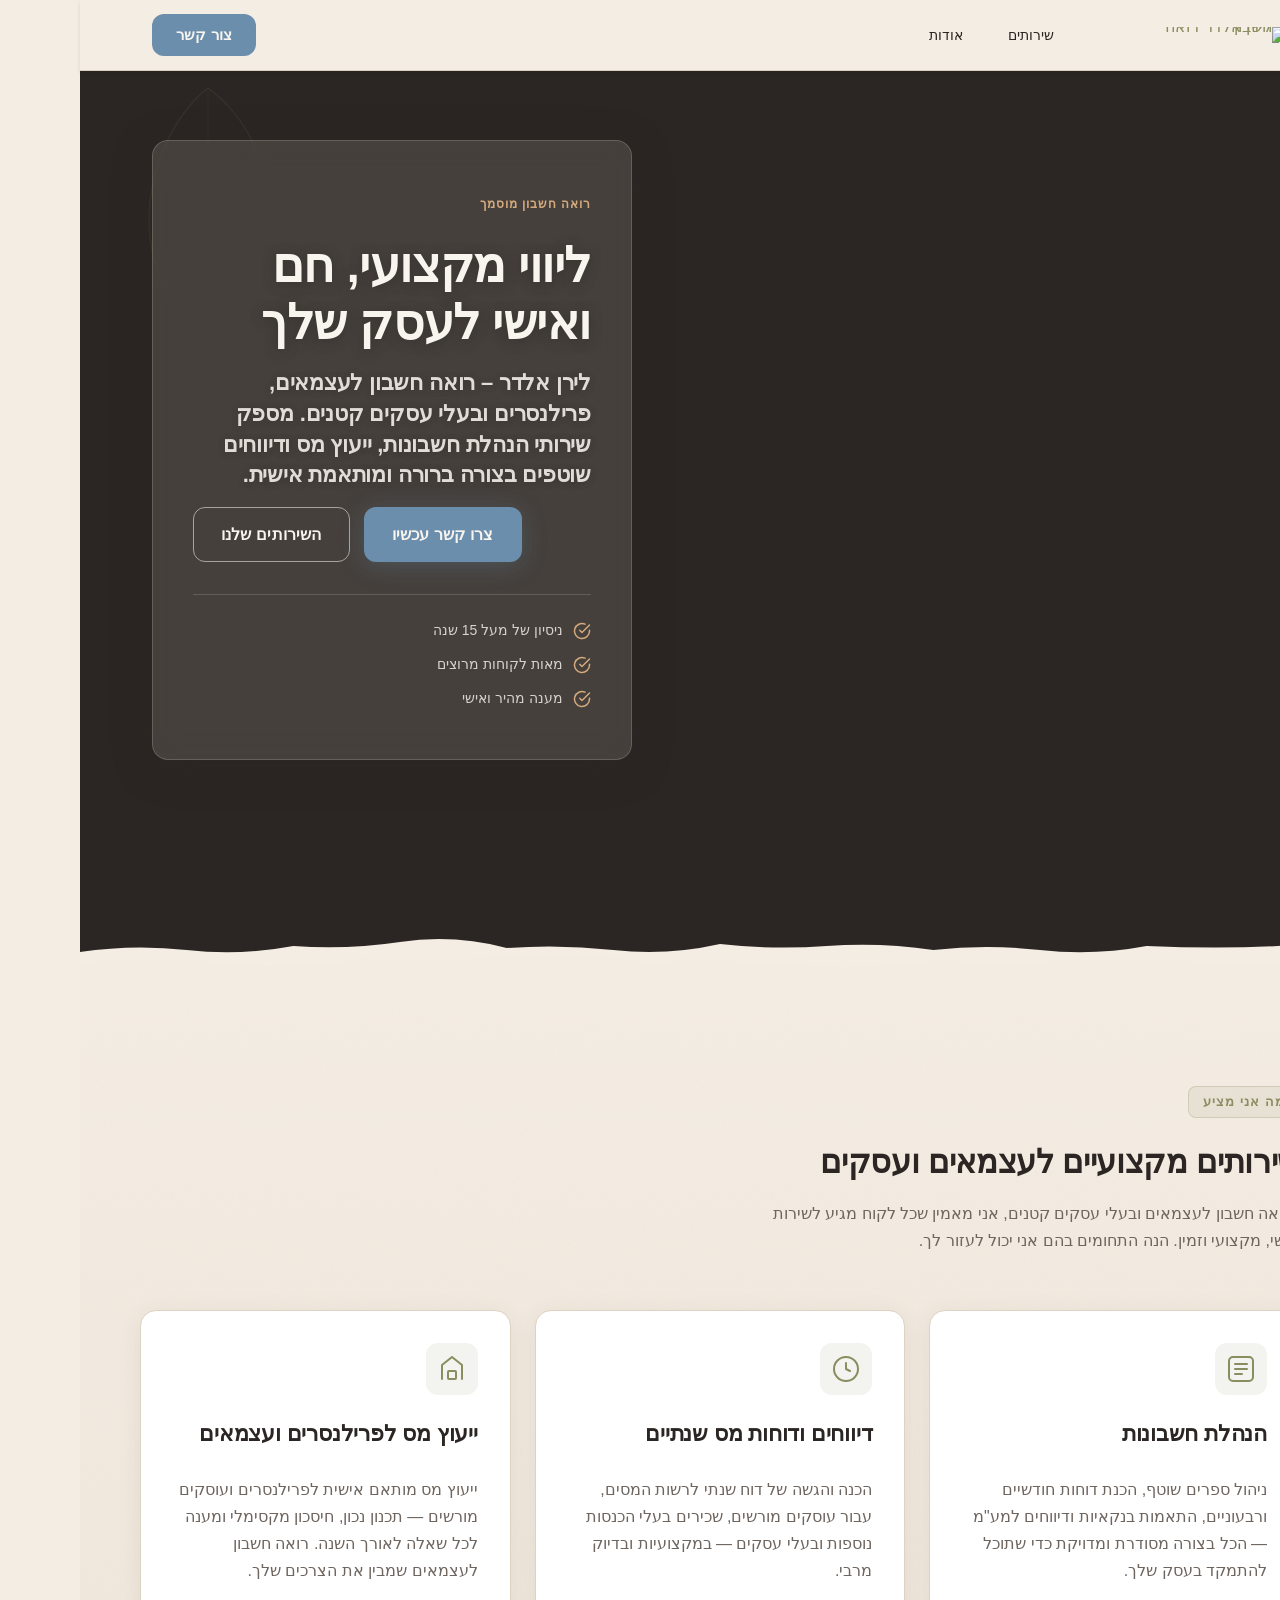
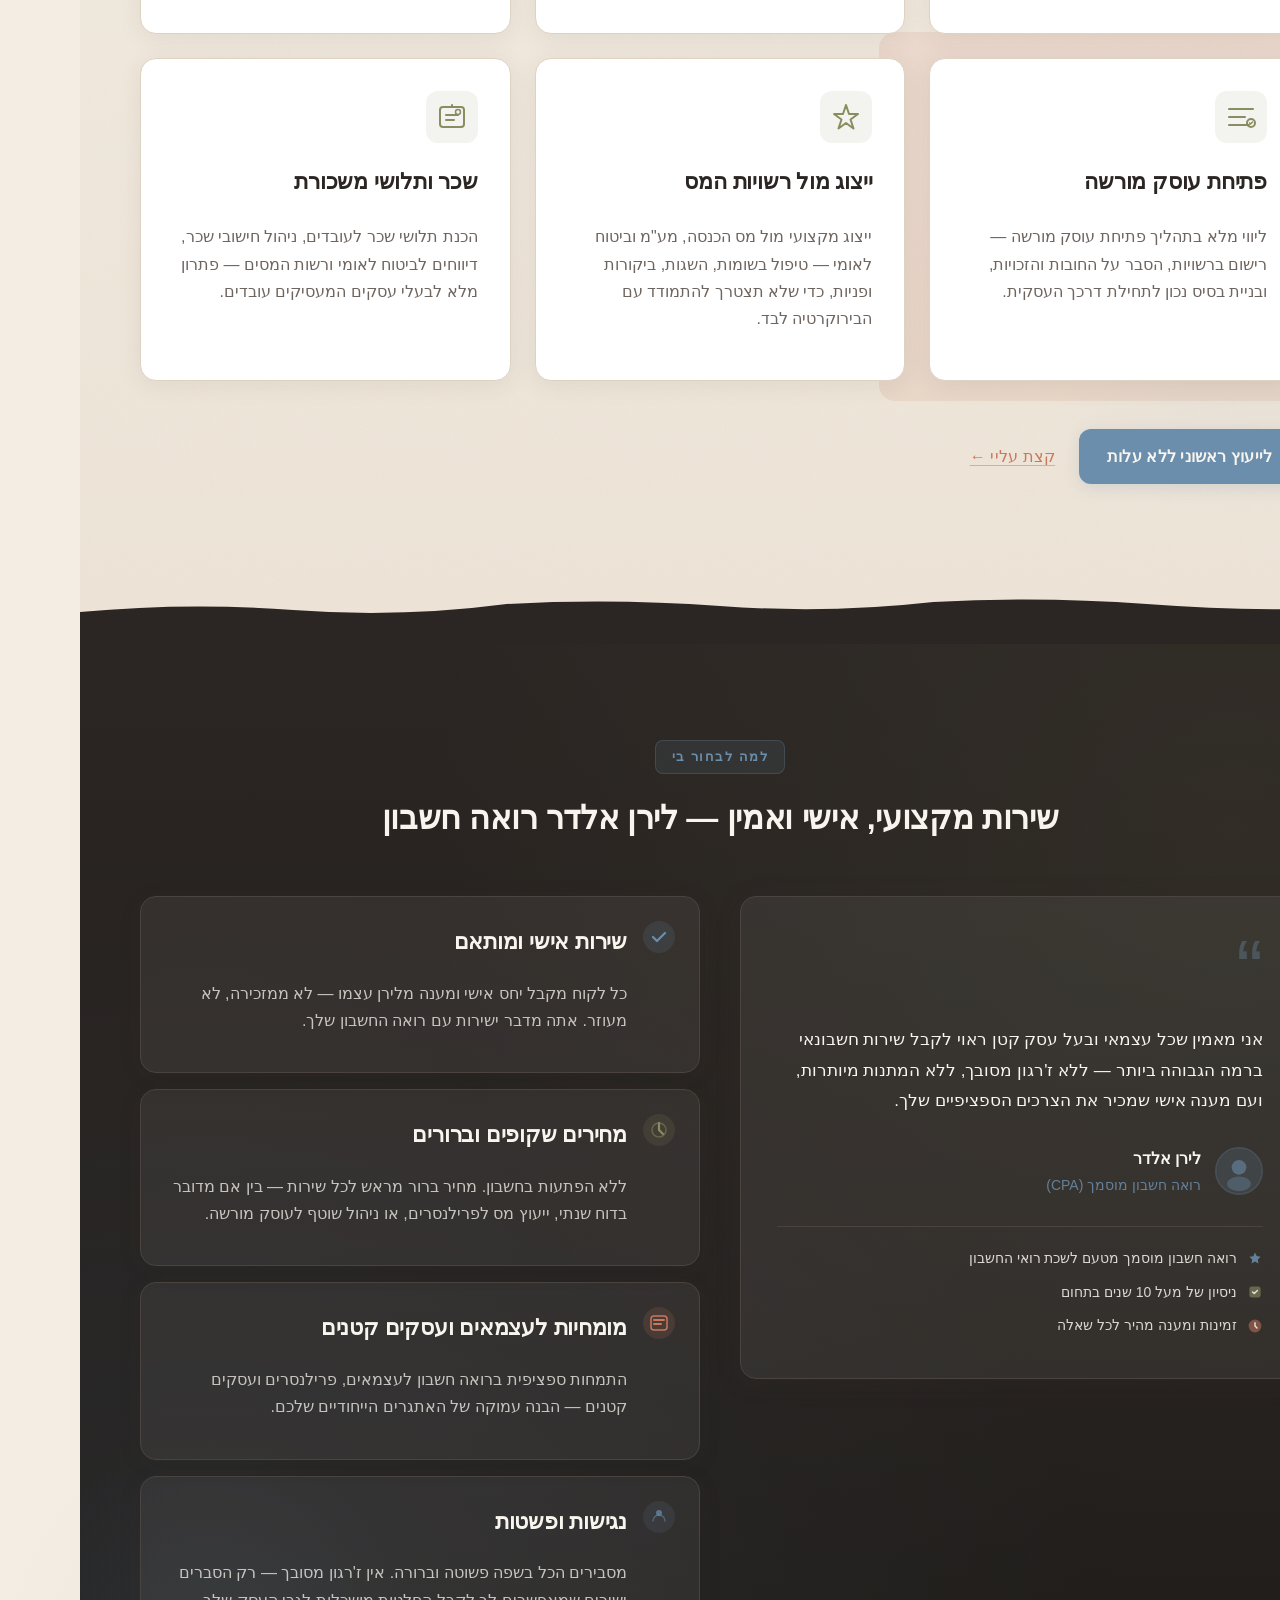
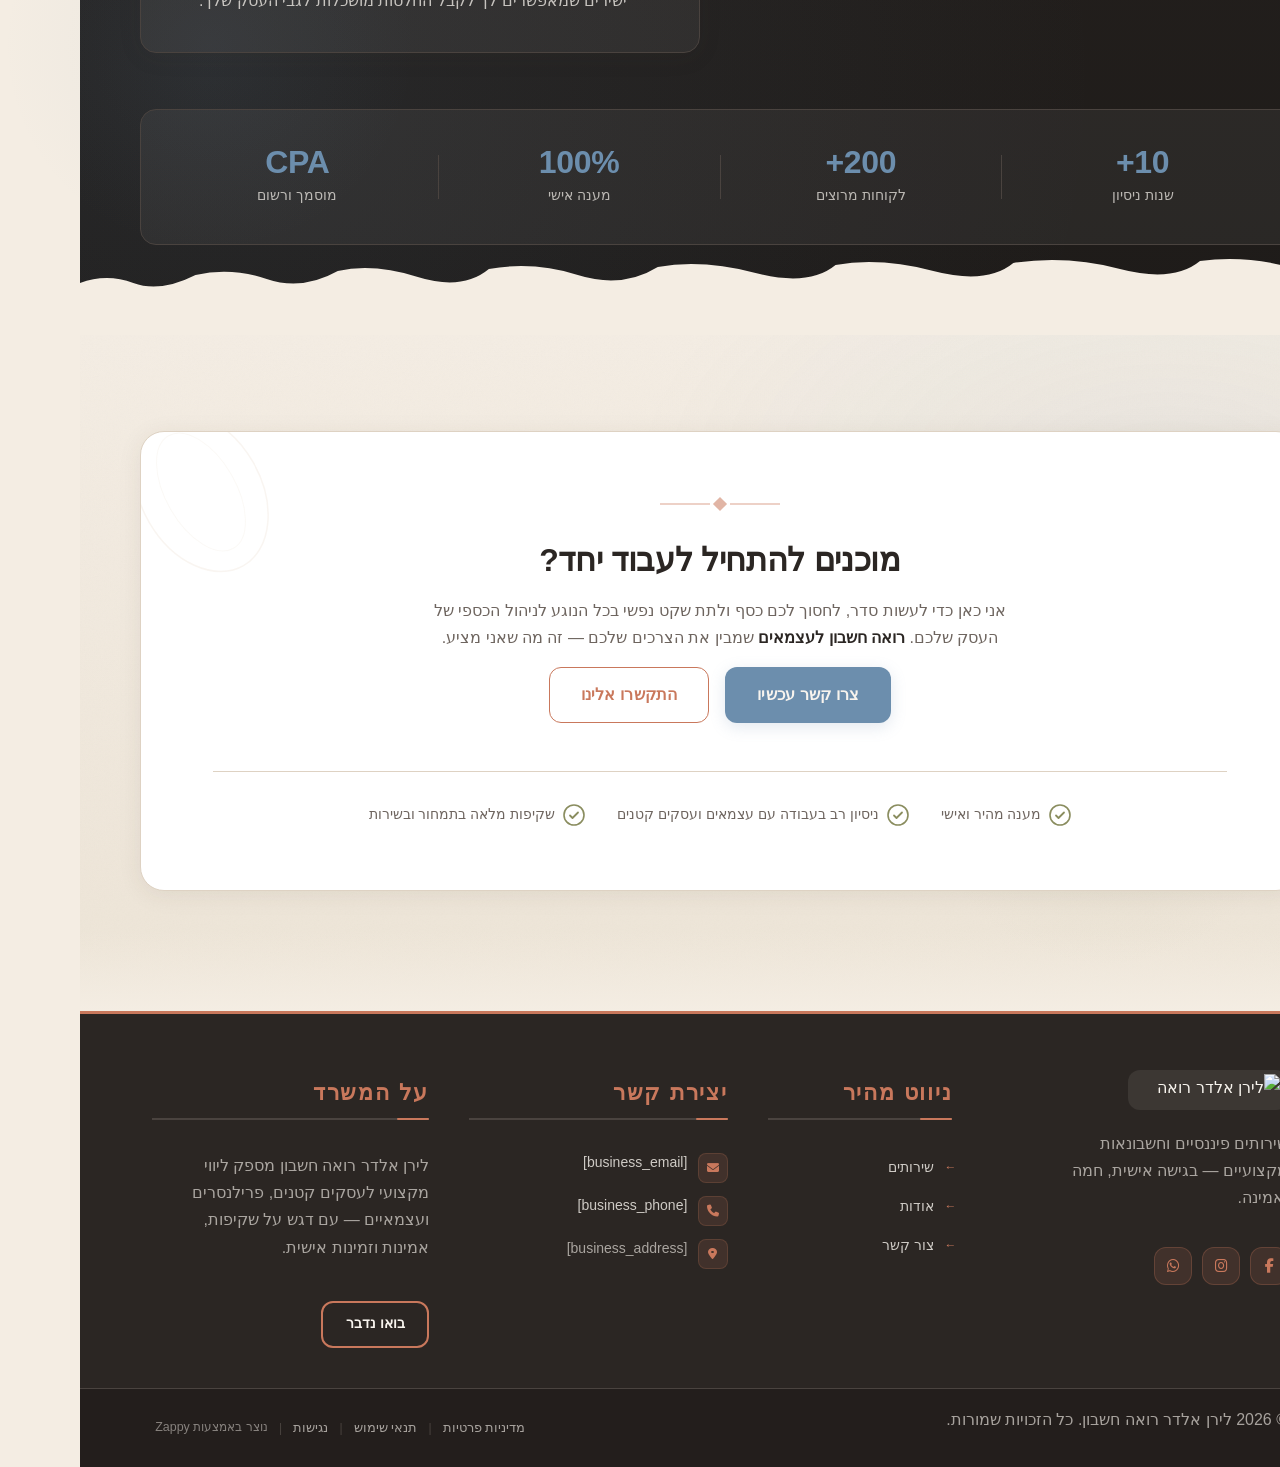
==== index.html @ 991f670a "Background sync: Progressive GitHub Sync" ====
<!DOCTYPE html>
<html lang="he" dir="rtl">
<head>
    <meta charset="UTF-8">
    <meta name="viewport" content="width=device-width, initial-scale=1.0">
    <meta name="robots" content="index, follow">
    <title>חוסכים כסף, מגדילים רווחים — לירן אלדר רואה חשבון</title>
    <meta name="description" content="רואה חשבון לעצמאים שמבין את העסק שלך לעומק. לירן אלדר מספק פתרונות מס חכמים, ליווי פיננסי מקצועי וחיסכון אמיתי בכסף. קבע פגישת ייעוץ עוד היום.">
    <meta name="keywords" content="רואה חשבון לעצמאים, לירן אלדר רואה חשבון, ייעוץ מס לפרילנסרים, רואה חשבון מומלץ">
    
    <!-- Favicons -->
    <link rel="icon" type="image/x-icon" href="/assets/favicon.ico">
    <link rel="icon" type="image/png" sizes="16x16" href="/assets/favicon-16x16.png">
    <link rel="icon" type="image/png" sizes="32x32" href="/assets/favicon-32x32.png">
    <link rel="icon" type="image/png" sizes="48x48" href="/assets/favicon-48x48.png">
    <link rel="icon" type="image/png" sizes="192x192" href="/assets/favicon-192x192.png">
    <link rel="icon" type="image/png" sizes="512x512" href="/assets/favicon-512x512.png">
    <link rel="apple-touch-icon" href="/assets/apple-touch-icon.png">
    <!-- Zappy Analytics -->
<script>
(function() {
  'use strict';
  
  // Configuration
  var config = {
    websiteId: '3cb9c4eb-b0c5-4056-9df2-bc66cc76965c',
    apiUrl: 'https://api.zappy5.com/api/analytics/track',
    sessionDuration: 30 * 60 * 1000, // 30 minutes
    visitorDuration: 30 * 24 * 60 * 60 * 1000, // 30 days
    trackPageViews: true,
    trackClicks: true,
    trackFormSubmissions: true
  };
  
  // Generate or retrieve persistent visitor ID (30 days)
  function getVisitorId() {
    var visitorKey = 'zappy_visitor_' + config.websiteId;
    var visitor = null;
    
    try {
      visitor = localStorage.getItem(visitorKey);
      if (visitor) {
        var visitorData = JSON.parse(visitor);
        var now = Date.now();
        
        // Check if visitor ID is still valid (30 days)
        if (now - visitorData.created < config.visitorDuration) {
          // Update last seen timestamp
          visitorData.lastSeen = now;
          localStorage.setItem(visitorKey, JSON.stringify(visitorData));
          return visitorData.id;
        }
      }
    } catch (e) {
      console.warn('Zappy Analytics: LocalStorage not available');
    }
    
    // Generate new visitor ID
    var newVisitorId = 'zv_' + Date.now() + '_' + Math.random().toString(36).substr(2, 9);
    
    try {
      localStorage.setItem(visitorKey, JSON.stringify({
        id: newVisitorId,
        created: Date.now(),
        lastSeen: Date.now()
      }));
    } catch (e) {
      // Continue without local storage
    }
    
    return newVisitorId;
  }
  
  // Generate or retrieve session ID (30 minutes)
  function getSessionId() {
    var sessionKey = 'zappy_session_' + config.websiteId;
    var session = null;
    
    try {
      session = sessionStorage.getItem(sessionKey);
      if (session) {
        var sessionData = JSON.parse(session);
        var now = Date.now();
        
        // Check if session is still valid
        if (now - sessionData.timestamp < config.sessionDuration) {
          // Update timestamp
          sessionData.timestamp = now;
          sessionStorage.setItem(sessionKey, JSON.stringify(sessionData));
          return sessionData.id;
        }
      }
    } catch (e) {
      console.warn('Zappy Analytics: SessionStorage not available');
    }
    
    // Generate new session ID
    var newSessionId = 'zs_' + Date.now() + '_' + Math.random().toString(36).substr(2, 9);
    
    try {
      sessionStorage.setItem(sessionKey, JSON.stringify({
        id: newSessionId,
        timestamp: Date.now()
      }));
    } catch (e) {
      // Continue without session storage
    }
    
    return newSessionId;
  }
  
  var visitorId = getVisitorId();
  var sessionId = getSessionId();
  
  // Track an event
  function trackEvent(eventType, data) {
    data = data || {};
    
    var eventData = {
      website_id: config.websiteId,
      event_type: eventType,
      page_path: window.location.pathname,
      referrer: document.referrer || 'direct',
      visitor_id: visitorId,
      session_id: sessionId,
      metadata: data
    };
    
    // Use sendBeacon if available (better for page unload events)
    if (navigator.sendBeacon) {
      var blob = new Blob([JSON.stringify(eventData)], { type: 'application/json' });
      navigator.sendBeacon(config.apiUrl, blob);
    } else {
      // Fallback to fetch
      fetch(config.apiUrl, {
        method: 'POST',
        headers: {
          'Content-Type': 'application/json'
        },
        body: JSON.stringify(eventData),
        keepalive: true
      }).catch(function(error) {
        console.warn('Zappy Analytics: Failed to track event', error);
      });
    }
  }
  
  // Track page view
  if (config.trackPageViews) {
    trackEvent('pageview', {
      title: document.title,
      url: window.location.href
    });
  }
  
  // Track clicks on important elements
  if (config.trackClicks) {
    document.addEventListener('click', function(e) {
      var target = e.target;
      
      // Track button clicks (counted as actions)
      if (target.tagName === 'BUTTON' || target.closest('button')) {
        var button = target.tagName === 'BUTTON' ? target : target.closest('button');
        trackEvent('click', {
          element: 'button',
          text: button.textContent.trim().substring(0, 100),
          id: button.id || null,
          class: button.className || null
        });
      }
      
      // Track link clicks (navigation - not counted as actions)
      else if (target.tagName === 'A' || target.closest('a')) {
        var link = target.tagName === 'A' ? target : target.closest('a');
        trackEvent('navigation', {
          element: 'link',
          text: link.textContent.trim().substring(0, 100),
          href: link.href,
          external: link.hostname !== window.location.hostname
        });
      }
    }, true);
  }
  
  // Track form submissions
  if (config.trackFormSubmissions) {
    document.addEventListener('submit', function(e) {
      var form = e.target;
      
      trackEvent('form_submit', {
        form_id: form.id || null,
        form_name: form.name || null,
        form_action: form.action || null,
        form_method: form.method || 'GET'
      });
    }, true);
  }
  
  // Track time on page (send on page unload)
  var pageLoadTime = Date.now();
  
  window.addEventListener('beforeunload', function() {
    var timeOnPage = Math.floor((Date.now() - pageLoadTime) / 1000); // in seconds
    
    trackEvent('page_unload', {
      time_on_page: timeOnPage,
      page_path: window.location.pathname
    });
  });
  
  // Expose tracking function globally for custom events
  window.zappyAnalytics = {
    track: trackEvent,
    getVisitorId: function() { return visitorId; },
    getSessionId: function() { return sessionId; }
  };
  
})();
</script>
<!-- End Zappy Analytics -->
    <meta property="og:title" content="חוסכים כסף, מגדילים רווחים — לירן אלדר רואה חשבון">
    <meta property="og:description" content="רואה חשבון לעצמאים שמבין את העסק שלך לעומק. לירן אלדר מספק פתרונות מס חכמים, ליווי פיננסי מקצועי וחיסכון אמיתי בכסף. קבע פגישת ייעוץ עוד היום.">
    <meta name="twitter:card" content="summary_large_image">
    <meta name="twitter:title" content="חוסכים כסף, מגדילים רווחים — לירן אלדר רואה חשבון">
    <meta name="twitter:description" content="רואה חשבון לעצמאים שמבין את העסק שלך לעומק. לירן אלדר מספק פתרונות מס חכמים, ליווי פיננסי מקצועי וחיסכון אמיתי בכסף. קבע פגישת ייעוץ עוד היום.">
    <meta property="og:type" content="website">
  <meta property="og:locale" content="he_IL">
  
  
  
  
  
  <link rel="stylesheet" href="https://cdnjs.cloudflare.com/ajax/libs/font-awesome/6.4.0/css/all.min.css">

    <!-- Favicons -->
    <link rel="icon" type="image/x-icon" href="/assets/favicon.ico">
    <link rel="icon" type="image/png" sizes="16x16" href="/assets/favicon-16x16.png">
    <link rel="icon" type="image/png" sizes="32x32" href="/assets/favicon-32x32.png">
    <link rel="icon" type="image/png" sizes="48x48" href="/assets/favicon-48x48.png">
    <link rel="icon" type="image/png" sizes="192x192" href="/assets/favicon-192x192.png">
    <link rel="icon" type="image/png" sizes="512x512" href="/assets/favicon-512x512.png">
    <link rel="apple-touch-icon" href="/assets/apple-touch-icon.png">
    <!-- Cookie Consent -->
    <link rel="stylesheet" href="https://cdn.jsdelivr.net/npm/vanilla-cookieconsent@3/dist/cookieconsent.css">
    <script src="https://cdn.jsdelivr.net/npm/vanilla-cookieconsent@3/dist/cookieconsent.umd.js"></script>
    <!-- Mickidum Accessibility Toolbar -->
    <script src="https://cdn.jsdelivr.net/gh/mickidum/acc_toolbar/acctoolbar/acctoolbar.min.js"></script>
    <link rel="stylesheet" href="/styles.css">

    <style id="zappy-dropdown-submenu-styles">
      /* ========== DESKTOP DROPDOWN SUBMENU STYLES ========== */
      /* Base styles for dropdown submenus - parent must be positioned */
      .nav-menu li:has(.sub-menu), nav li:has(.sub-menu), .navbar li:has(.sub-menu), #navMenu li:has(.sub-menu) { position: relative; }
      /* Submenu base - hidden by default */
      .nav-menu .sub-menu, nav .sub-menu, .navbar .sub-menu, #navMenu .sub-menu { display: block !important; position: absolute !important; top: 100%; left: 0; min-width: 220px; background: white; border-radius: 8px; box-shadow: 0 8px 25px rgba(0,0,0,0.15); padding: 8px 0; opacity: 0; visibility: hidden; transform: translateY(10px); transition: all 0.3s ease; z-index: 1000; list-style: none; pointer-events: none; }
      /* CRITICAL: Desktop hover styles to show dropdown */
      .nav-menu li:hover > .sub-menu, nav li:hover > .sub-menu, .navbar li:hover > .sub-menu, #navMenu li:hover > .sub-menu { opacity: 1 !important; visibility: visible !important; transform: translateY(0) !important; pointer-events: auto !important; }
      /* Submenu item styling */
      .sub-menu li { list-style: none; margin: 0; padding: 0; }
      .sub-menu a { display: block !important; padding: 10px 16px !important; color: var(--text-dark, #333) !important; font-weight: 500; text-decoration: none; white-space: nowrap; transition: background-color 0.2s; }
      .sub-menu .zappy-nav-child > a { padding-left: 28px !important; font-size: 0.9em !important; opacity: 0.85 !important; }
      [dir="rtl"] .sub-menu .zappy-nav-child > a, html[lang="he"] .sub-menu .zappy-nav-child > a, html[lang="ar"] .sub-menu .zappy-nav-child > a { padding-left: 10px !important; padding-right: 28px !important; }
      .sub-menu .zappy-nav-parent > a { font-weight: 600 !important; }
      .sub-menu a:hover { background-color: #f5f5f5; }
      /* RTL (Hebrew/Arabic) dropdown positioning */
      [dir="rtl"] .nav-menu .sub-menu, [dir="rtl"] nav .sub-menu, [dir="rtl"] .navbar .sub-menu, html[lang="he"] .nav-menu .sub-menu, html[lang="he"] nav .sub-menu, html[lang="he"] .navbar .sub-menu, html[lang="ar"] .nav-menu .sub-menu, html[lang="ar"] nav .sub-menu, html[lang="ar"] .navbar .sub-menu { left: auto !important; right: 0 !important; }
      /* Hide empty dropdown menus (exclude catalog sub-menus that use <a> children instead of <li>) */
      .sub-menu:empty, .sub-menu:not(:has(li:not(.zappy-hidden-menu-item))):not(:has(> a)), .sub-menu:not(:has(li)):not(:has(> a)) { display: none !important; opacity: 0 !important; visibility: hidden !important; pointer-events: none !important; }
      /* Desktop: show submenu on Menu Group hover */
      li:has(.menu-group-title):hover > .sub-menu { opacity: 1 !important; visibility: visible !important; transform: translateY(0) !important; pointer-events: auto !important; }
      /* Menu Group title styling */
      .nav-menu > li > .menu-group-title, #navMenu > li > .menu-group-title { display: inline-block; padding: 0.5rem 1rem; cursor: default; user-select: none; }
      
      /* ========== MOBILE SUBMENU STYLES ========== */
      @media (max-width: 768px) {
        .nav-menu .sub-menu, nav .sub-menu, .navbar .sub-menu, #navMenu .sub-menu { position: static !important; transform: none !important; box-shadow: none !important; background: transparent !important; max-height: 0; overflow: hidden; opacity: 0; visibility: hidden; transition: max-height 0.3s ease, opacity 0.3s ease; padding: 0 !important; border-radius: 0 !important; }
        .navbar .sub-menu.mobile-expanded, .nav-menu .sub-menu.mobile-expanded, #navMenu .sub-menu.mobile-expanded { max-height: none !important; overflow-y: visible !important; opacity: 1 !important; visibility: visible !important; padding: 8px 0 8px 16px !important; }
        [dir="rtl"] .sub-menu.mobile-expanded, html[lang="he"] .sub-menu.mobile-expanded { padding: 8px 16px 8px 0 !important; }
        /* Disable hover behavior on mobile */
        .nav-menu li:hover > .sub-menu, nav li:hover > .sub-menu, .navbar li:hover > .sub-menu, #navMenu li:hover > .sub-menu { opacity: 0; visibility: hidden; pointer-events: none; }
        .nav-menu li > .sub-menu.mobile-expanded, nav li > .sub-menu.mobile-expanded, .navbar li > .sub-menu.mobile-expanded, #navMenu li > .sub-menu.mobile-expanded { opacity: 1 !important; visibility: visible !important; pointer-events: auto !important; }
        .nav-menu li:has(.sub-menu), nav li:has(.sub-menu), .navbar li:has(.sub-menu), #navMenu li:has(.sub-menu) { display: flex !important; flex-wrap: wrap !important; align-items: center !important; position: relative !important; min-height: 44px !important; }
        .nav-menu li:has(.sub-menu) > a, nav li:has(.sub-menu) > a, .navbar li:has(.sub-menu) > a, #navMenu li:has(.sub-menu) > a { flex: 1 !important; min-width: 0 !important; }
        .nav-menu li:has(.sub-menu) > .menu-group-title, nav li:has(.sub-menu) > .menu-group-title, .navbar li:has(.sub-menu) > .menu-group-title, #navMenu li:has(.sub-menu) > .menu-group-title { flex: 1 !important; min-width: 0 !important; padding: 0 !important; line-height: inherit !important; }
        .nav-menu li:has(.sub-menu) > .sub-menu, nav li:has(.sub-menu) > .sub-menu, .navbar li:has(.sub-menu) > .sub-menu, #navMenu li:has(.sub-menu) > .sub-menu { flex-basis: 100% !important; width: 100% !important; }
        .nav-menu li:has(.sub-menu) > a [class*="chevron"], .nav-menu li:has(.sub-menu) > a [class*="arrow"], .nav-menu li:has(.sub-menu) > a .fa-chevron-down, .nav-menu li:has(.sub-menu) > a .fa-angle-down, nav li:has(.sub-menu) > a [class*="chevron"], nav li:has(.sub-menu) > a [class*="arrow"], #navMenu li:has(.sub-menu) > a [class*="chevron"], #navMenu li:has(.sub-menu) > a [class*="arrow"] { display: none !important; visibility: hidden !important; }
        .mobile-submenu-toggle { display: flex !important; align-items: center !important; justify-content: center !important; width: 44px !important; height: auto !important; background: transparent !important; border: none !important; cursor: pointer !important; color: var(--text-dark) !important; position: static !important; flex-shrink: 0 !important; align-self: stretch !important; z-index: 2 !important; padding: 0 !important; margin: 0 !important; }
        .mobile-submenu-toggle::after { content: '' !important; width: 0 !important; height: 0 !important; border-left: 6px solid transparent !important; border-right: 6px solid transparent !important; border-top: 7px solid currentColor !important; transition: transform 0.3s ease !important; }
        .mobile-submenu-toggle.expanded::after { transform: rotate(180deg) !important; }
        .sub-menu a { padding: 10px 0 !important; display: block !important; color: var(--text-dark) !important; white-space: normal !important; }
        .sub-menu .zappy-nav-child > a { padding-left: 28px !important; font-size: 0.9em !important; opacity: 0.85 !important; }
        [dir="rtl"] .sub-menu .zappy-nav-child > a, html[lang="he"] .sub-menu .zappy-nav-child > a, html[lang="ar"] .sub-menu .zappy-nav-child > a { padding-left: 0 !important; padding-right: 28px !important; }
        .sub-menu .zappy-nav-parent > a { font-weight: 600 !important; }
        .nav-menu.active, #navMenu.active { max-width: 100vw !important; overflow-x: hidden !important; box-sizing: border-box !important; }
        .navbar .sub-menu li a, nav.navbar .sub-menu li a, .zappy-products-dropdown .sub-menu a { color: var(--text-dark) !important; }
      }
      @media (min-width: 769px) { .mobile-submenu-toggle { display: none !important; } }
    </style>

    <style id="zappy-widget-visibility">
      #mic-access-tool-general-button, .mic-access-tool-general-button,
      #mic-init-access-tool .mic-access-tool-general-button, #mic-init-access-tool #mic-access-tool-general-button,
      ._access-icon, #mic-access-tool-box, .mic-access-tool-box,
      #mic-init-access-tool #mic-access-tool-box, div[id*="mic-access-tool-box"], ._access-menu {
        display: none !important; visibility: hidden !important; opacity: 0 !important; pointer-events: none !important;
      }
    </style>
</head>
<body>

  <nav class="navbar" dir="rtl">
  <button class="mobile-toggle" id="mobileToggle" aria-label="Menu">
    <svg class="hamburger-icon" width="24" height="24" viewBox="0 0 24 24" fill="none">
      <path d="M3 12h18M3 6h18M3 18h18" stroke="currentColor" stroke-width="2" stroke-linecap="round"></path>
    </svg>
    <svg class="close-icon" width="24" height="24" viewBox="0 0 24 24" fill="none" style="display: none;">
      <path d="M18 6L6 18M6 6l12 12" stroke="currentColor" stroke-width="2" stroke-linecap="round"></path>
    </svg>
  </button>

  <button class="phone-header-btn" data-phone="" aria-label="Call">
    <svg width="20" height="20" viewBox="0 0 24 24" fill="currentColor">
      <path d="M22 16.92v3a2 2 0 0 1-2.18 2 19.79 19.79 0 0 1-8.63-3.07 19.5 19.5 0 0 1-6-6 19.79 19.79 0 0 1-3.07-8.67A2 2 0 0 1 4.11 2h3a2 2 0 0 1 2 1.72 12.84 12.84 0 0 0 .7 2.81 2 2 0 0 1-.45 2.11L8.09 9.91a16 16 0 0 0 6 6l1.27-1.27a2 2 0 0 1 2.11-.45 12.84 12.84 0 0 0 2.81.7A2 2 0 0 1 22 16.92z"></path>
    </svg>
  </button>

  <div class="nav-container">
    <div class="nav-right-group"><div class="nav-brand">
      <a href="/" class="logo-link">
        <img src="/assets/logo.webp" alt="לירן אלדר רואה חשבון" class="logo">
      </a>
    </div><ul class="nav-menu" id="navMenu"><li><a href="/services">שירותים</a></li><li><a href="/about">אודות</a></li></ul></div>

    

    <div class="nav-cta-container">
      <a href="/contact" class="nav-cta-btn">צור קשר</a>
    </div>
  </div>
</nav>
<script>

// Navbar Mobile Menu Toggle and Contrast Fix
(function() {
  // Use 'load' event instead of 'DOMContentLoaded' to ensure we run AFTER all other scripts
  window.addEventListener('load', function() {
    
    // FIX MOBILE BUTTON CONTRAST
    // Detect navbar background color and apply contrasting color to mobile buttons
    const navbar = document.querySelector('.navbar, nav, header');
    if (!navbar) {
      console.log('[Navbar] Navbar element not found');
      return;
    }
    
    // DECLARE VARIABLES EARLY to avoid Temporal Dead Zone errors
    // These are used in multiple places below
    let mobileToggle = document.getElementById('mobileToggle') ||
                       document.querySelector('.mobile-toggle') ||
                       document.querySelector('.hamburger') ||
                       document.querySelector('.hamburger-menu') ||
                       document.querySelector('.menu-toggle') ||
                       document.querySelector('.burger-menu') ||
                       document.querySelector('[aria-label="Menu"]') ||
                       document.querySelector('[aria-label="תפריט"]');
    
    const phoneBtn = document.querySelector('.phone-header-btn');
    
    const computedStyle = window.getComputedStyle(navbar);
    let bgColor = computedStyle.backgroundColor;
    
    console.log('[Navbar] Initial navbar background:', bgColor);
    
    // Check if background is transparent or rgba with 0 alpha
    const isTransparent = bgColor === 'transparent' || 
                         bgColor === 'rgba(0, 0, 0, 0)' ||
                         (bgColor.startsWith('rgba') && bgColor.includes(', 0)'));
    
    if (isTransparent) {
      // Check for background-image or gradient
      const bgImage = computedStyle.backgroundImage;
      if (bgImage && bgImage !== 'none') {
        console.log('[Navbar] Navbar has background image/gradient, using dark text');
        bgColor = 'rgb(240, 240, 240)'; // Assume light background
      } else {
        // Transparent navbar - check body background
        const bodyBg = window.getComputedStyle(document.body).backgroundColor;
        console.log('[Navbar] Navbar transparent, using body background:', bodyBg);
        bgColor = bodyBg;
      }
    }
    
    // Calculate luminance to determine if background is light or dark
    const rgb = bgColor.match(/\d+/g);
    if (rgb && rgb.length >= 3) {
      const r = parseInt(rgb[0]);
      const g = parseInt(rgb[1]);
      const b = parseInt(rgb[2]);
      const luminance = (0.299 * r + 0.587 * g + 0.114 * b) / 255;
      
      // Mobile button colors are set by Claude's AI-generated CSS (same as .nav-menu a)
      // No dynamic color overrides needed - colors come from the generated navbar CSS
      console.log('[Navbar] Mobile button colors preserved from Claude CSS (luminance:', luminance.toFixed(2) + ')');
      
      // FIX ICON SIZES - Ensure SVGs are properly sized and visible
      // INJECT CRITICAL CSS TO OVERRIDE ANY CONFLICTING RULES
      const criticalCSS = document.createElement('style');
      criticalCSS.id = 'zappy-mobile-nav-fix';
      const htmlLang = document.documentElement.lang || 'en';
      const htmlDir = document.documentElement.dir || 'ltr';
      // Check both dir attribute AND lang for RTL detection
      // dir="rtl" is the most reliable indicator
      const isRTL = htmlDir === 'rtl' || htmlLang === 'he' || htmlLang === 'ar';
      
      criticalCSS.textContent = `
        /* Hide mobile buttons on desktop, show only on mobile */
        @media (min-width: 769px) {
          .mobile-toggle,
          .phone-header-btn {
            display: none !important;
          }
        }
        
        /* Show and position mobile buttons correctly on mobile */
        @media (max-width: 768px) {
          .mobile-toggle,
          .phone-header-btn {
            position: absolute !important;
            top: 50% !important;
            transform: translateY(-50%) !important;
            z-index: 1001 !important;
            display: flex !important;
            align-items: center !important;
            justify-content: center !important;
            width: 36px !important;
            height: 36px !important;
            border-radius: 50% !important;
            border: none !important;
            cursor: pointer !important;
            padding: 6px !important;
            background: none !important;
            color: var(--nav-text, var(--text-dark)) !important;
          }
          
          /* LTR positioning (default): hamburger LEFT, phone RIGHT */
          html:not([dir="rtl"]):not([lang="he"]):not([lang="ar"]) .mobile-toggle,
          html[dir="ltr"] .mobile-toggle {
            left: 12px !important;
            right: auto !important;
          }
          html:not([dir="rtl"]):not([lang="he"]):not([lang="ar"]) .phone-header-btn,
          html[dir="ltr"] .phone-header-btn {
            right: 12px !important;
            left: auto !important;
          }
          
          /* RTL positioning: hamburger RIGHT, phone LEFT */
          html[dir="rtl"] .mobile-toggle,
          html[lang="he"] .mobile-toggle,
          html[lang="ar"] .mobile-toggle {
            right: 12px !important;
            left: auto !important;
          }
          html[dir="rtl"] .phone-header-btn,
          html[lang="he"] .phone-header-btn,
          html[lang="ar"] .phone-header-btn {
            left: 12px !important;
            right: auto !important;
          }
          
          /* CRITICAL: Ensure nav-container has min-height on mobile */
          /* All children are positioned absolutely/fixed on mobile, so height:auto collapses to 0 */
          .nav-container {
            min-height: 70px !important;
            position: relative !important;
          }
          
          /* Ensure SVG icons are properly sized and inherit color */
          .mobile-toggle svg,
          .phone-header-btn svg {
            width: 24px !important;
            height: 24px !important;
            /* Don't force display - let JavaScript control hamburger/close toggle */
          }
          
          /* Reset nav-cta-container on mobile - remove desktop box-shadow/padding */
          /* that creates a visible ghost box when CTA button is hidden */
          .nav-cta-container {
            box-shadow: none !important;
            padding: 0 !important;
          }
          
          /* Hide nav-cta-container entirely on mobile when there's no lang-switcher */
          /* (only the CTA button is inside, and it's hidden on mobile) */
          .nav-cta-container:not(:has(.lang-switcher)) {
            display: none !important;
          }
          
          /* CRITICAL: Prevent hero image fade gradient from bleeding over headline text */
          /* The .image-fade-gradient has bottom: -30px (extends below parent) */
          /* On mobile stacked layout, this overlaps the h1 text below the image */
          .hero-image-column {
            overflow: hidden !important;
          }
          .image-fade-gradient {
            bottom: 0 !important;
          }
          
          /* Hide desktop language switcher on mobile - hamburger menu handles it */
          /* High specificity to override stored CSS */
          .lang-switcher,
          .nav-cta-container .lang-switcher,
          .nav-container .lang-switcher,
          .navbar .lang-switcher,
          .navbar .nav-cta-container .lang-switcher {
            display: none !important;
          }
        }
      `;
      
      // Remove existing fix if present and inject new one
      const existing = document.getElementById('zappy-mobile-nav-fix');
      if (existing) existing.remove();
      document.head.appendChild(criticalCSS);
      
      console.log('[Navbar] Critical CSS injected for mobile nav positioning');
      
      // ONLY apply inline positioning styles on mobile viewport
      // On desktop, the CSS handles hiding these buttons with display: none
      // Inline styles were breaking desktop layout by overriding CSS
      const isMobileViewport = window.innerWidth <= 768;
      
      if (mobileToggle) {
        // Icon sizing applies to all viewports for consistency
        const hamburgerIcon = mobileToggle.querySelector('.hamburger-icon');
        const closeIcon = mobileToggle.querySelector('.close-icon');
        
        if (hamburgerIcon) {
          hamburgerIcon.style.setProperty('width', '24px', 'important');
          hamburgerIcon.style.setProperty('height', '24px', 'important');
          hamburgerIcon.style.setProperty('display', 'block', 'important'); // Show hamburger by default
        }
        if (closeIcon) {
          closeIcon.style.setProperty('width', '24px', 'important');
          closeIcon.style.setProperty('height', '24px', 'important');
          closeIcon.style.setProperty('display', 'none', 'important'); // Hide close icon by default
        }
        
        // ONLY set positioning inline styles on mobile
        if (isMobileViewport) {
          mobileToggle.style.setProperty('position', 'absolute', 'important');
          mobileToggle.style.setProperty('top', '50%', 'important');
          mobileToggle.style.setProperty('transform', 'translateY(-50%)', 'important');
          mobileToggle.style.setProperty('z-index', '1001', 'important');
          
          // Clear any inline left/right so CSS can take over based on html[dir]
          mobileToggle.style.removeProperty('left');
          mobileToggle.style.removeProperty('right');
          
          console.log('[Navbar] Mobile toggle positioning applied (mobile viewport)');
        } else {
          // On desktop, clear any positioning styles to let CSS handle it
          mobileToggle.style.removeProperty('position');
          mobileToggle.style.removeProperty('top');
          mobileToggle.style.removeProperty('transform');
          mobileToggle.style.removeProperty('z-index');
          mobileToggle.style.removeProperty('left');
          mobileToggle.style.removeProperty('right');
          console.log('[Navbar] Desktop viewport - cleared mobile toggle inline positioning');
        }
      }
      
      if (phoneBtn) {
        // Icon sizing applies to all viewports
        const phoneIcon = phoneBtn.querySelector('svg');
        if (phoneIcon) {
          phoneIcon.style.width = '24px';
          phoneIcon.style.height = '24px';
          phoneIcon.setAttribute('width', '24');
          phoneIcon.setAttribute('height', '24');
        }
        
        // ONLY set positioning inline styles on mobile
        if (isMobileViewport) {
          phoneBtn.style.setProperty('position', 'absolute', 'important');
          phoneBtn.style.setProperty('top', '50%', 'important');
          phoneBtn.style.setProperty('transform', 'translateY(-50%)', 'important');
          phoneBtn.style.setProperty('z-index', '1001', 'important');
          
          // Clear any inline left/right so CSS can take over based on html[dir]
          phoneBtn.style.removeProperty('left');
          phoneBtn.style.removeProperty('right');
          
          console.log('[Navbar] Phone button positioning applied (mobile viewport)');
        } else {
          // On desktop, clear any positioning styles to let CSS handle it
          phoneBtn.style.removeProperty('position');
          phoneBtn.style.removeProperty('top');
          phoneBtn.style.removeProperty('transform');
          phoneBtn.style.removeProperty('z-index');
          phoneBtn.style.removeProperty('left');
          phoneBtn.style.removeProperty('right');
          console.log('[Navbar] Desktop viewport - cleared phone button inline positioning');
        }
      }
    } else {
      console.log('[Navbar] Could not parse background color:', bgColor);
    }
    
    // MOBILE MENU TOGGLE
    // Re-query in case DOM changed (mobileToggle already declared at top of function)
    mobileToggle = document.getElementById('mobileToggle') ||
                   document.querySelector('.mobile-toggle') ||
                   document.querySelector('.hamburger') ||
                   document.querySelector('.hamburger-menu') ||
                   document.querySelector('.menu-toggle') ||
                   document.querySelector('.burger-menu') ||
                   document.querySelector('[aria-label="Menu"]') ||
                   document.querySelector('[aria-label="תפריט"]');
    
    // EXPANDED SEARCH: Find nav menu by ID or class
    const navMenu = document.getElementById('navMenu') ||
                  document.querySelector('.nav-menu') ||
                  document.querySelector('.nav-links') ||
                  document.querySelector('nav ul:not(.submenu)');
    
    if (!mobileToggle || !navMenu) {
      console.log('[Navbar] Mobile toggle or menu not found:', { toggle: !!mobileToggle, menu: !!navMenu });
      return;
    }
    
    // Ensure navMenu has ID for CSS targeting
    if (!navMenu.id) {
      navMenu.id = 'navMenu';
    }
    
    console.log('[Navbar] Initializing mobile menu...');
    
    // Remove any existing event listeners by cloning the button
    const newToggle = mobileToggle.cloneNode(true);
    mobileToggle.parentNode.replaceChild(newToggle, mobileToggle);
    
    // Toggle menu on button click - use newToggle now
    newToggle.addEventListener('click', function(e) {
      e.preventDefault();
      e.stopPropagation();
      
      const hamburgerIcon = this.querySelector('.hamburger-icon');
      const closeIcon = this.querySelector('.close-icon');
      const isActive = navMenu.classList.contains('active');
      
      if (isActive) {
        // Close menu
        navMenu.classList.remove('active');
        if (hamburgerIcon) hamburgerIcon.style.setProperty('display', 'block', 'important');
        if (closeIcon) closeIcon.style.setProperty('display', 'none', 'important');
        document.body.style.overflow = '';
        console.log('[Navbar] Menu closed');
      } else {
        // Open menu
        navMenu.classList.add('active');
        if (hamburgerIcon) hamburgerIcon.style.setProperty('display', 'none', 'important');
        if (closeIcon) closeIcon.style.setProperty('display', 'block', 'important');
        document.body.style.overflow = 'hidden';
        console.log('[Navbar] Menu opened');
      }
    });
    
    // Close menu when clicking nav links (but NOT dropdown toggles)
    const navLinks = navMenu.querySelectorAll('a');
    navLinks.forEach(function(link) {
      link.addEventListener('click', function() {
        // Don't close if it's a dropdown child (unless it's a real navigation link)
        if (this.getAttribute('href') === '#') return;
        
        const hamburgerIcon = newToggle.querySelector('.hamburger-icon');
        const closeIcon = newToggle.querySelector('.close-icon');
        
        navMenu.classList.remove('active');
        if (hamburgerIcon) hamburgerIcon.style.setProperty('display', 'block', 'important');
        if (closeIcon) closeIcon.style.setProperty('display', 'none', 'important');
        document.body.style.overflow = '';
        console.log('[Navbar] Menu closed (link clicked)');
      });
    });
    
    // DROPDOWN MENU TOGGLE (for mobile and touch devices)
    var dropdownToggles = navMenu.querySelectorAll('.dropdown-toggle');
    dropdownToggles.forEach(function(toggle) {
      toggle.addEventListener('click', function(e) {
        e.preventDefault();
        e.stopPropagation();
        var parent = this.closest('.nav-dropdown');
        if (!parent) return;
        
        // Close other open dropdowns at the same level
        var siblings = parent.parentNode.querySelectorAll('.nav-dropdown.open');
        siblings.forEach(function(sib) {
          if (sib !== parent) sib.classList.remove('open');
        });
        
        parent.classList.toggle('open');
        console.log('[Navbar] Dropdown toggled:', parent.classList.contains('open') ? 'open' : 'closed');
      });
    });
    
    // Close dropdowns when clicking outside
    document.addEventListener('click', function(e) {
      if (!e.target.closest('.nav-dropdown')) {
        var openDropdowns = document.querySelectorAll('.nav-dropdown.open');
        openDropdowns.forEach(function(dd) { dd.classList.remove('open'); });
      }
    });
    
    console.log('[Navbar] Dropdown handlers initialized for ' + dropdownToggles.length + ' dropdowns');
    
    // Phone button functionality (phoneBtn already declared at top of function)
    if (phoneBtn) {
      phoneBtn.addEventListener('click', function() {
        // Get phone number from placeholder in page or use default
        const phoneLinks = document.querySelectorAll('a[href^="tel:"]');
        const phoneNumber = phoneLinks.length > 0 
          ? phoneLinks[0].getAttribute('href').replace('tel:', '')
          : '[business_phone]';
        
        window.location.href = 'tel:' + phoneNumber;
        console.log('[Navbar] Phone button clicked');
      });
    }
    
    console.log('[Navbar] Mobile menu initialized successfully');
    
    // === WHATSAPP BUTTON VISIBILITY FIX ===
    // Ensure WhatsApp floating button is hidden on desktop and visible on mobile
    // IMPORTANT: Only target the floating button by its class, NOT generic wa.me links
    const handleWhatsAppVisibility = function() {
      const whatsappBtn = document.querySelector('.whatsapp-float');
      if (whatsappBtn) {
        const isDesktop = window.innerWidth >= 769;
        if (isDesktop) {
          whatsappBtn.style.setProperty('display', 'none', 'important');
          whatsappBtn.style.setProperty('visibility', 'hidden', 'important');
          whatsappBtn.style.setProperty('opacity', '0', 'important');
          whatsappBtn.style.setProperty('pointer-events', 'none', 'important');
          console.log('[WhatsApp] Button hidden on desktop');
        } else {
          whatsappBtn.style.removeProperty('display');
          whatsappBtn.style.removeProperty('visibility');
          whatsappBtn.style.removeProperty('opacity');
          whatsappBtn.style.removeProperty('pointer-events');
          console.log('[WhatsApp] Button visible on mobile');
        }
      }
    };
    
    // Run on load
    handleWhatsAppVisibility();
    
    // Run on resize with debouncing
    let resizeTimer;
    window.addEventListener('resize', function() {
      clearTimeout(resizeTimer);
      resizeTimer = setTimeout(handleWhatsAppVisibility, 100);
    });
  });
})();

</script>
  
  <main>
    <section class="index-hero-section" data-layout-spec="בית-hero" dir="rtl" data-hero-type="fullscreen-scrim">
  <!-- Background Image -->
  <div class="index-hero-bg">
    <img data-hero-bg="true" data-placeholder="index-hero-image-1" data-context="Warm, naturally lit accountant workspace with a wooden desk, open notebooks, a calculator, reading glasses, a cup of coffee, and soft daylight streaming through a window. Tactile paper textures, warm cream and sand tones. Human and grounded, not corporate. Shallow depth of field, professional yet approachable atmosphere. Horizontal panoramic composition for full-bleed hero background." width="1400" height="800" src="/assets/site-index-hero-image-1.webp" alt="סביבת עבודה חמה ומוארת של רואה חשבון" class="index-hero-bg-img">
  </div>

  <!-- Scrim overlay -->
  <div class="index-hero-scrim" aria-hidden="true"></div>

  <!-- Decorative leaf motif -->
  <svg class="index-hero-leaf-motif" aria-hidden="true" data-no-icon-edit="true" viewBox="0 0 200 300" fill="none" xmlns="http://www.w3.org/2000/svg">
    <path d="M100 10 C140 40, 180 100, 160 180 C140 260, 60 280, 40 200 C20 120, 60 40, 100 10Z" stroke="#B8956A" stroke-width="1.5" fill="none" opacity="0.18"></path>
    <path d="M100 10 C100 10, 100 280, 100 280" stroke="#B8956A" stroke-width="1" fill="none" opacity="0.12"></path>
    <path d="M100 80 C120 70, 155 90, 155 120" stroke="#B8956A" stroke-width="0.8" fill="none" opacity="0.10"></path>
    <path d="M100 130 C120 120, 155 140, 150 165" stroke="#B8956A" stroke-width="0.8" fill="none" opacity="0.10"></path>
    <path d="M100 80 C80 70, 50 90, 48 120" stroke="#B8956A" stroke-width="0.8" fill="none" opacity="0.10"></path>
  </svg>

  <!-- Content Card -->
  <div class="index-hero-container">
    <div class="index-hero-card">
      <span class="index-hero-label">רואה חשבון מוסמך</span>
      <h1 class="index-hero-h1">ליווי מקצועי, חם ואישי לעסק שלך</h1>
      <h3 class="index-hero-subtitle">לירן אלדר – רואה חשבון לעצמאים, פרילנסרים ובעלי עסקים קטנים. מספק שירותי הנהלת חשבונות, ייעוץ מס ודיווחים שוטפים בצורה ברורה ומותאמת אישית.</h3>
      <div class="index-hero-ctas">
        <a href="/contact" class="index-hero-btn-primary">צרו קשר עכשיו</a>
        <a href="/#services" class="index-hero-btn-secondary">השירותים שלנו</a>
      </div>
      <div class="index-hero-trust">
        <div class="index-hero-trust-item">
          <svg data-element-type="icon" data-icon-type="svg" width="18" height="18" viewBox="0 0 24 24" fill="none" stroke="currentColor" stroke-width="2" stroke-linecap="round" stroke-linejoin="round" aria-hidden="true"><path d="M22 11.08V12a10 10 0 1 1-5.93-9.14"></path><polyline points="22 4 12 14.01 9 11.01"></polyline></svg>
          <span>ניסיון של מעל 15 שנה</span>
        </div>
        <div class="index-hero-trust-item">
          <svg data-element-type="icon" data-icon-type="svg" width="18" height="18" viewBox="0 0 24 24" fill="none" stroke="currentColor" stroke-width="2" stroke-linecap="round" stroke-linejoin="round" aria-hidden="true"><path d="M22 11.08V12a10 10 0 1 1-5.93-9.14"></path><polyline points="22 4 12 14.01 9 11.01"></polyline></svg>
          <span>מאות לקוחות מרוצים</span>
        </div>
        <div class="index-hero-trust-item">
          <svg data-element-type="icon" data-icon-type="svg" width="18" height="18" viewBox="0 0 24 24" fill="none" stroke="currentColor" stroke-width="2" stroke-linecap="round" stroke-linejoin="round" aria-hidden="true"><path d="M22 11.08V12a10 10 0 1 1-5.93-9.14"></path><polyline points="22 4 12 14.01 9 11.01"></polyline></svg>
          <span>מענה מהיר ואישי</span>
        </div>
      </div>
    </div>
  </div>

  <!-- Bottom Divider -->
  <div class="index-hero-divider-wrapper" aria-hidden="true">
    <svg data-no-icon-edit="true" aria-hidden="true" viewBox="0 0 1440 90" preserveAspectRatio="none" xmlns="http://www.w3.org/2000/svg">
      <path d="M0,90 L0,52 Q60,44 120,50 T240,46 Q300,50 360,42 T480,48 Q540,44 600,50 T720,44 Q780,50 840,46 T960,50 Q1020,44 1080,50 T1200,46 Q1300,50 1380,44 L1440,48 L1440,90 Z" fill="var(--bg-light)"></path>
      <path d="M0,90 L0,62 Q80,56 160,62 T320,58 Q400,62 480,56 T640,62 Q720,58 800,64 T960,60 Q1040,64 1120,60 T1300,64 L1440,60 L1440,90 Z" fill="var(--bg-light)" opacity="0.6"></path>
    </svg>
  </div>
</section>

<section class="index-services-section" data-layout-spec="בית-services" dir="rtl">
  <!-- Decorative background blob -->
  <div class="iss-blob-bg" aria-hidden="true"></div>

  <div class="iss-container">
    <!-- Intro Block -->
    <div class="iss-intro">
      <span class="iss-eyebrow">מה אני מציע</span>
      <h2 class="iss-heading">שירותים מקצועיים לעצמאים ועסקים</h2>
      <p class="iss-subheading">כרואה חשבון לעצמאים ובעלי עסקים קטנים, אני מאמין שכל לקוח מגיע לשירות אישי, מקצועי וזמין. הנה התחומים בהם אני יכול לעזור לך.</p>
    </div>

    <!-- Cards Wrapper with decorative backplate -->
    <div class="iss-cards-outer">
      <!-- Decorative terracotta backplate -->
      <div class="iss-backplate" aria-hidden="true"></div>

      <div class="iss-cards-grid">
        <!-- Card 1 -->
        <article class="iss-card">
          <div class="iss-card-icon">
            <svg data-element-type="icon" data-icon-type="svg" width="32" height="32" viewBox="0 0 32 32" fill="none" xmlns="http://www.w3.org/2000/svg" aria-hidden="true">
              <rect x="4" y="4" width="24" height="24" rx="4" stroke="currentColor" stroke-width="2"></rect>
              <path d="M10 16h12M10 11h12M10 21h7" stroke="currentColor" stroke-width="2" stroke-linecap="round"></path>
            </svg>
          </div>
          <div class="iss-card-body">
            <h3 class="iss-card-title">הנהלת חשבונות</h3>
            <p class="iss-card-text">ניהול ספרים שוטף, הכנת דוחות חודשיים ורבעוניים, התאמות בנקאיות ודיווחים למע"מ — הכל בצורה מסודרת ומדויקת כדי שתוכל להתמקד בעסק שלך.</p>
          </div>
        </article>

        <!-- Card 2 -->
        <article class="iss-card">
          <div class="iss-card-icon">
            <svg data-element-type="icon" data-icon-type="svg" width="32" height="32" viewBox="0 0 32 32" fill="none" xmlns="http://www.w3.org/2000/svg" aria-hidden="true">
              <circle cx="16" cy="16" r="12" stroke="currentColor" stroke-width="2"></circle>
              <path d="M16 10v6l4 2" stroke="currentColor" stroke-width="2" stroke-linecap="round" stroke-linejoin="round"></path>
            </svg>
          </div>
          <div class="iss-card-body">
            <h3 class="iss-card-title">דיווחים ודוחות מס שנתיים</h3>
            <p class="iss-card-text">הכנה והגשה של דוח שנתי לרשות המסים, עבור עוסקים מורשים, שכירים בעלי הכנסות נוספות ובעלי עסקים — במקצועיות ובדיוק מרבי.</p>
          </div>
        </article>

        <!-- Card 3 -->
        <article class="iss-card">
          <div class="iss-card-icon">
            <svg data-element-type="icon" data-icon-type="svg" width="32" height="32" viewBox="0 0 32 32" fill="none" xmlns="http://www.w3.org/2000/svg" aria-hidden="true">
              <path d="M6 26V12l10-8 10 8v14" stroke="currentColor" stroke-width="2" stroke-linecap="round" stroke-linejoin="round"></path>
              <rect x="12" y="18" width="8" height="8" rx="1" stroke="currentColor" stroke-width="2"></rect>
            </svg>
          </div>
          <div class="iss-card-body">
            <h3 class="iss-card-title">ייעוץ מס לפרילנסרים ועצמאים</h3>
            <p class="iss-card-text">ייעוץ מס מותאם אישית לפרילנסרים ועוסקים מורשים — תכנון נכון, חיסכון מקסימלי ומענה לכל שאלה לאורך השנה. רואה חשבון לעצמאים שמבין את הצרכים שלך.</p>
          </div>
        </article>

        <!-- Card 4 -->
        <article class="iss-card">
          <div class="iss-card-icon">
            <svg data-element-type="icon" data-icon-type="svg" width="32" height="32" viewBox="0 0 32 32" fill="none" xmlns="http://www.w3.org/2000/svg" aria-hidden="true">
              <path d="M4 8h24M4 16h16M4 24h20" stroke="currentColor" stroke-width="2" stroke-linecap="round"></path>
              <circle cx="26" cy="22" r="4" stroke="currentColor" stroke-width="2"></circle>
              <path d="M24.5 22l1 1 2-2" stroke="currentColor" stroke-width="1.5" stroke-linecap="round" stroke-linejoin="round"></path>
            </svg>
          </div>
          <div class="iss-card-body">
            <h3 class="iss-card-title">פתיחת עוסק מורשה</h3>
            <p class="iss-card-text">ליווי מלא בתהליך פתיחת עוסק מורשה — רישום ברשויות, הסבר על החובות והזכויות, ובניית בסיס נכון לתחילת דרכך העסקית.</p>
          </div>
        </article>

        <!-- Card 5 -->
        <article class="iss-card">
          <div class="iss-card-icon">
            <svg data-element-type="icon" data-icon-type="svg" width="32" height="32" viewBox="0 0 32 32" fill="none" xmlns="http://www.w3.org/2000/svg" aria-hidden="true">
              <path d="M16 4l3 9h9l-7.5 5.5 3 9L16 22l-7.5 5.5 3-9L4 13h9z" stroke="currentColor" stroke-width="2" stroke-linejoin="round"></path>
            </svg>
          </div>
          <div class="iss-card-body">
            <h3 class="iss-card-title">ייצוג מול רשויות המס</h3>
            <p class="iss-card-text">ייצוג מקצועי מול מס הכנסה, מע"מ וביטוח לאומי — טיפול בשומות, השגות, ביקורות ופניות, כדי שלא תצטרך להתמודד עם הבירוקרטיה לבד.</p>
          </div>
        </article>

        <!-- Card 6 -->
        <article class="iss-card">
          <div class="iss-card-icon">
            <svg data-element-type="icon" data-icon-type="svg" width="32" height="32" viewBox="0 0 32 32" fill="none" xmlns="http://www.w3.org/2000/svg" aria-hidden="true">
              <rect x="4" y="6" width="24" height="20" rx="3" stroke="currentColor" stroke-width="2"></rect>
              <path d="M10 14h12M10 19h8" stroke="currentColor" stroke-width="2" stroke-linecap="round"></path>
              <path d="M16 6V4" stroke="currentColor" stroke-width="2" stroke-linecap="round"></path>
              <circle cx="22" cy="11" r="2.5" stroke="currentColor" stroke-width="1.5"></circle>
            </svg>
          </div>
          <div class="iss-card-body">
            <h3 class="iss-card-title">שכר ותלושי משכורת</h3>
            <p class="iss-card-text">הכנת תלושי שכר לעובדים, ניהול חישובי שכר, דיווחים לביטוח לאומי ורשות המסים — פתרון מלא לבעלי עסקים המעסיקים עובדים.</p>
          </div>
        </article>
      </div>
    </div>

    <!-- CTA -->
    <div class="iss-cta-row">
      <a href="#contact" class="iss-btn-primary">לייעוץ ראשוני ללא עלות</a>
      <a href="#about" class="iss-btn-ghost">קצת עליי ←</a>
    </div>
  </div>

  <!-- Bottom wave divider -->
  <div class="iss-divider-wrapper">
    <svg data-no-icon-edit="true" aria-hidden="true" viewBox="0 0 1200 70" preserveAspectRatio="none" xmlns="http://www.w3.org/2000/svg">
      <path d="M0,70 L0,38 Q100,28 200,36 T400,30 Q500,24 600,32 T800,28 Q900,22 1000,30 T1200,34 L1200,70 Z" fill="var(--bg-dark)"></path>
    </svg>
  </div>
</section>

<section class="index-trust-signals-section" data-layout-spec="בית-trust-signals" dir="rtl">

  <!-- Decorative blob -->
  <div class="its-blob-decoration" aria-hidden="true"></div>

  <!-- Section Header -->
  <div class="its-container">
    <div class="its-header">
      <span class="its-eyebrow">למה לבחור בי</span>
      <h2 class="its-title">שירות מקצועי, אישי ואמין — לירן אלדר רואה חשבון</h2>
    </div>

    <!-- Two-Zone Layout -->
    <div class="its-two-zone">

      <!-- START SIDE: Main Quote / Key Assurance Block -->
      <div class="its-main-quote">
        <div class="its-quote-mark" aria-hidden="true">“</div>
        <blockquote class="its-quote-text">
          אני מאמין שכל עצמאי ובעל עסק קטן ראוי לקבל שירות חשבונאי ברמה הגבוהה ביותר — ללא ז'רגון מסובך, ללא המתנות מיותרות, ועם מענה אישי שמכיר את הצרכים הספציפיים שלך.
        </blockquote>
        <footer class="its-quote-footer">
          <div class="its-quote-avatar">
            <svg data-element-type="icon" data-icon-type="svg" xmlns="http://www.w3.org/2000/svg" viewBox="0 0 48 48" width="48" height="48" fill="none" aria-hidden="true">
              <circle cx="24" cy="24" r="24" fill="rgba(108,142,173,0.18)"></circle>
              <circle cx="24" cy="20" r="8" fill="rgba(108,142,173,0.55)"></circle>
              <ellipse cx="24" cy="38" rx="13" ry="8" fill="rgba(108,142,173,0.35)"></ellipse>
            </svg>
          </div>
          <div class="its-quote-author">
            <strong>לירן אלדר</strong>
            <span>רואה חשבון מוסמך (CPA)</span>
          </div>
        </footer>

        <!-- Credential badges under quote -->
        <div class="its-credential-badges">
          <span class="its-badge">
            <svg data-element-type="icon" data-icon-type="svg" xmlns="http://www.w3.org/2000/svg" viewBox="0 0 20 20" width="16" height="16" fill="none" aria-hidden="true"><path d="M10 2l2.09 4.26L17 7.27l-3.5 3.41.83 4.82L10 13.27l-4.33 2.23.83-4.82L3 7.27l4.91-.71L10 2z" fill="var(--primary)"></path></svg>
            רואה חשבון מוסמך מטעם לשכת רואי החשבון
          </span>
          <span class="its-badge">
            <svg data-element-type="icon" data-icon-type="svg" xmlns="http://www.w3.org/2000/svg" viewBox="0 0 20 20" width="16" height="16" fill="none" aria-hidden="true"><rect x="3" y="3" width="14" height="14" rx="3" fill="var(--accent)" opacity=".7"></rect><path d="M7 10l2 2 4-4" stroke="#fff" stroke-width="1.8" stroke-linecap="round" stroke-linejoin="round"></path></svg>
            ניסיון של מעל 10 שנים בתחום
          </span>
          <span class="its-badge">
            <svg data-element-type="icon" data-icon-type="svg" xmlns="http://www.w3.org/2000/svg" viewBox="0 0 20 20" width="16" height="16" fill="none" aria-hidden="true"><circle cx="10" cy="10" r="8" fill="var(--secondary)" opacity=".6"></circle><path d="M10 6v4l2.5 2.5" stroke="#fff" stroke-width="1.8" stroke-linecap="round"></path></svg>
            זמינות ומענה מהיר לכל שאלה
          </span>
        </div>
      </div>

      <!-- END SIDE: Stack of Trust Cards -->
      <div class="its-trust-stack">

        <article class="its-trust-card">
          <div class="its-trust-card-icon">
            <svg data-element-type="icon" data-icon-type="svg" xmlns="http://www.w3.org/2000/svg" viewBox="0 0 32 32" width="32" height="32" fill="none" aria-hidden="true">
              <circle cx="16" cy="16" r="16" fill="rgba(108,142,173,0.15)"></circle>
              <path d="M10 16l4 4 8-8" stroke="var(--primary)" stroke-width="2.2" stroke-linecap="round" stroke-linejoin="round"></path>
            </svg>
          </div>
          <div class="its-trust-card-content">
            <h3>שירות אישי ומותאם</h3>
            <p>כל לקוח מקבל יחס אישי ומענה מלירן עצמו — לא ממזכירה, לא מעוזר. אתה מדבר ישירות עם רואה החשבון שלך.</p>
          </div>
        </article>

        <article class="its-trust-card">
          <div class="its-trust-card-icon">
            <svg data-element-type="icon" data-icon-type="svg" xmlns="http://www.w3.org/2000/svg" viewBox="0 0 32 32" width="32" height="32" fill="none" aria-hidden="true">
              <circle cx="16" cy="16" r="16" fill="rgba(138,141,95,0.15)"></circle>
              <path d="M16 9v7l4 4" stroke="var(--accent)" stroke-width="2.2" stroke-linecap="round" stroke-linejoin="round"></path>
              <circle cx="16" cy="16" r="7" stroke="var(--accent)" stroke-width="1.5" opacity=".5"></circle>
            </svg>
          </div>
          <div class="its-trust-card-content">
            <h3>מחירים שקופים וברורים</h3>
            <p>ללא הפתעות בחשבון. מחיר ברור מראש לכל שירות — בין אם מדובר בדוח שנתי, ייעוץ מס לפרילנסרים, או ניהול שוטף לעוסק מורשה.</p>
          </div>
        </article>

        <article class="its-trust-card">
          <div class="its-trust-card-icon">
            <svg data-element-type="icon" data-icon-type="svg" xmlns="http://www.w3.org/2000/svg" viewBox="0 0 32 32" width="32" height="32" fill="none" aria-hidden="true">
              <circle cx="16" cy="16" r="16" fill="rgba(201,120,92,0.15)"></circle>
              <path d="M11 13h10M11 17h7" stroke="var(--secondary)" stroke-width="2" stroke-linecap="round"></path>
              <rect x="8" y="9" width="16" height="14" rx="3" stroke="var(--secondary)" stroke-width="1.5"></rect>
            </svg>
          </div>
          <div class="its-trust-card-content">
            <h3>מומחיות לעצמאים ועסקים קטנים</h3>
            <p>התמחות ספציפית ברואה חשבון לעצמאים, פרילנסרים ועסקים קטנים — הבנה עמוקה של האתגרים הייחודיים שלכם.</p>
          </div>
        </article>

        <article class="its-trust-card">
          <div class="its-trust-card-icon">
            <svg data-element-type="icon" data-icon-type="svg" xmlns="http://www.w3.org/2000/svg" viewBox="0 0 32 32" width="32" height="32" fill="none" aria-hidden="true">
              <circle cx="16" cy="16" r="16" fill="rgba(108,142,173,0.12)"></circle>
              <path d="M10 20c0-3.31 2.69-6 6-6s6 2.69 6 6" stroke="var(--primary)" stroke-width="1.5" stroke-linecap="round" opacity=".5"></path>
              <circle cx="16" cy="12" r="3" fill="var(--primary)" opacity=".7"></circle>
            </svg>
          </div>
          <div class="its-trust-card-content">
            <h3>נגישות ופשטות</h3>
            <p>מסבירים הכל בשפה פשוטה וברורה. אין ז'רגון מסובך — רק הסברים ישירים שמאפשרים לך לקבל החלטות מושכלות לגבי העסק שלך.</p>
          </div>
        </article>

      </div>
    </div>

    <!-- Stats Row -->
    <div class="its-stats-row">
      <div class="its-stat-item">
        <span class="its-stat-number">10+</span>
        <span class="its-stat-label">שנות ניסיון</span>
      </div>
      <div class="its-stat-divider" aria-hidden="true"></div>
      <div class="its-stat-item">
        <span class="its-stat-number">200+</span>
        <span class="its-stat-label">לקוחות מרוצים</span>
      </div>
      <div class="its-stat-divider" aria-hidden="true"></div>
      <div class="its-stat-item">
        <span class="its-stat-number">100%</span>
        <span class="its-stat-label">מענה אישי</span>
      </div>
      <div class="its-stat-divider" aria-hidden="true"></div>
      <div class="its-stat-item">
        <span class="its-stat-number">CPA</span>
        <span class="its-stat-label">מוסמך ורשום</span>
      </div>
    </div>
  </div>

  <!-- Bottom torn-paper divider transitioning to light section -->
  <div class="its-divider-wrapper">
    <svg data-no-icon-edit="true" aria-hidden="true" viewBox="0 0 1440 90" preserveAspectRatio="none" xmlns="http://www.w3.org/2000/svg">
      <path d="M0,90 L0,38 Q30,28 60,38 T130,30 Q170,22 210,34 T290,26 Q330,18 380,32 T460,24 Q510,16 560,30 T650,22 Q700,14 760,28 T850,20 Q900,12 960,26 T1050,18 Q1110,10 1170,24 T1260,16 Q1310,10 1360,22 T1440,14 L1440,90 Z" fill="var(--bg-light)"></path>
    </svg>
  </div>

</section>

<section class="index-cta-section" data-layout-spec="בית-cta" dir="rtl">
  <!-- Decorative background blob -->
  <div class="index-cta-blob" aria-hidden="true"></div>

  <div class="index-cta-container">
    <div class="index-cta-inner">
      <!-- Decorative diamond divider -->
      <div class="index-cta-diamond-rule" aria-hidden="true">
        <svg data-no-icon-edit="true" aria-hidden="true" width="120" height="16" viewBox="0 0 120 16" fill="none" xmlns="http://www.w3.org/2000/svg">
          <line x1="0" y1="8" x2="50" y2="8" stroke="#C9785C" stroke-width="1.5" stroke-opacity="0.45"></line>
          <rect x="55" y="3" width="10" height="10" transform="rotate(45 60 8)" fill="#C9785C" fill-opacity="0.55"></rect>
          <line x1="70" y1="8" x2="120" y2="8" stroke="#C9785C" stroke-width="1.5" stroke-opacity="0.45"></line>
        </svg>
      </div>

      <h2 class="index-cta-heading">מוכנים להתחיל לעבוד יחד?</h2>
      <p class="index-cta-sub">אני כאן כדי לעשות סדר, לחסוך לכם כסף ולתת שקט נפשי בכל הנוגע לניהול הכספי של העסק שלכם. <span class="index-cta-keyword">רואה חשבון לעצמאים</span> שמבין את הצרכים שלכם — זה מה שאני מציע.</p>

      <div class="index-cta-buttons">
        <a href="#contact" class="index-cta-btn-primary">צרו קשר עכשיו</a>
        <a href="tel:[business_phone]" class="index-cta-btn-secondary">התקשרו אלינו</a>
      </div>

      <!-- Reassurance snippets -->
      <div class="index-cta-reassurance">
        <div class="index-cta-reassurance-item">
          <span class="index-cta-reassurance-icon" aria-hidden="true">
            <svg data-element-type="icon" data-icon-type="svg" width="22" height="22" viewBox="0 0 22 22" fill="none" xmlns="http://www.w3.org/2000/svg">
              <circle cx="11" cy="11" r="10" stroke="currentColor" stroke-width="1.6"></circle>
              <path d="M7 11.5l2.5 2.5 5.5-5.5" stroke="currentColor" stroke-width="1.8" stroke-linecap="round" stroke-linejoin="round"></path>
            </svg>
          </span>
          <span class="index-cta-reassurance-text">מענה מהיר ואישי</span>
        </div>
        <div class="index-cta-reassurance-item">
          <span class="index-cta-reassurance-icon" aria-hidden="true">
            <svg data-element-type="icon" data-icon-type="svg" width="22" height="22" viewBox="0 0 22 22" fill="none" xmlns="http://www.w3.org/2000/svg">
              <circle cx="11" cy="11" r="10" stroke="currentColor" stroke-width="1.6"></circle>
              <path d="M7 11.5l2.5 2.5 5.5-5.5" stroke="currentColor" stroke-width="1.8" stroke-linecap="round" stroke-linejoin="round"></path>
            </svg>
          </span>
          <span class="index-cta-reassurance-text">ניסיון רב בעבודה עם עצמאים ועסקים קטנים</span>
        </div>
        <div class="index-cta-reassurance-item">
          <span class="index-cta-reassurance-icon" aria-hidden="true">
            <svg data-element-type="icon" data-icon-type="svg" width="22" height="22" viewBox="0 0 22 22" fill="none" xmlns="http://www.w3.org/2000/svg">
              <circle cx="11" cy="11" r="10" stroke="currentColor" stroke-width="1.6"></circle>
              <path d="M7 11.5l2.5 2.5 5.5-5.5" stroke="currentColor" stroke-width="1.8" stroke-linecap="round" stroke-linejoin="round"></path>
            </svg>
          </span>
          <span class="index-cta-reassurance-text">שקיפות מלאה בתמחור ובשירות</span>
        </div>
      </div>
    </div>
  </div>

  <!-- Gradient dissolve bottom -->
  <div class="index-cta-fade-bottom" aria-hidden="true"></div>
</section>
  </main>
  
  <footer class="site-footer" dir="rtl">
  <div class="footer-main">
    <div class="footer-container">
      <div class="footer-grid">

        <!-- Column 1: Company Info -->
        <div class="footer-col footer-col--brand">
          <div class="footer-logo-wrap">
            <img src="/assets/logo.webp" alt="לירן אלדר רואה חשבון" class="logo">
          </div>
          <p class="footer-tagline">שירותים פיננסיים וחשבונאות מקצועיים — בגישה אישית, חמה ואמינה.</p>
          <div class="footer-social">
            <a href="[facebook_handle]" aria-label="Facebook"><i class="fab fa-facebook-f"></i></a>
            <a href="[instagram_handle]" aria-label="Instagram"><i class="fab fa-instagram"></i></a>
            <a href="[whatsapp_handle]" aria-label="WhatsApp"><i class="fab fa-whatsapp"></i></a>
          </div>
        </div>

        <!-- Column 2: Quick Links -->
        <div class="footer-col">
          <h3 class="footer-heading">ניווט מהיר</h3>
          <ul class="footer-links">
            <li><a href="/services">שירותים</a></li>
            <li><a href="/about">אודות</a></li>
            <li><a href="/contact">צור קשר</a></li>
          </ul>
        </div>

        <!-- Column 3: Contact Info -->
        <div class="footer-col">
          <h3 class="footer-heading">יצירת קשר</h3>
          <ul class="footer-contact">
            <li>
              <span class="contact-icon"><i class="fas fa-envelope"></i></span>
              <span class="contact-text"><a href="mailto:[business_email]">[business_email]</a></span>
            </li>
            <li>
              <span class="contact-icon"><i class="fas fa-phone"></i></span>
              <span class="contact-text"><a href="tel:[business_phone]">[business_phone]</a></span>
            </li>
            <li><a href="/"><span class="contact-icon"><i class="fas fa-map-marker-alt"></i></span>
              <span class="contact-text">[business_address]</span></a></li>
          </ul>
        </div>

        <!-- Column 4: About Snippet -->
        <div class="footer-col footer-col--about">
          <h3 class="footer-heading">על המשרד</h3>
          <p class="footer-about-text">לירן אלדר רואה חשבון מספק ליווי מקצועי לעסקים קטנים, פרילנסרים ועצמאיים — עם דגש על שקיפות, אמינות וזמינות אישית.</p>
          <a href="/contact" class="footer-cta-btn">בואו נדבר</a>
        </div>

      </div>
    </div>
  </div>

  <!-- Bottom Bar -->
  <div class="footer-bottom">
    <div class="footer-container footer-bottom-inner">
      <p class="footer-copyright">© 2026 לירן אלדר רואה חשבון. כל הזכויות שמורות.</p>
      <div class="footer-legal">
        <a href="/privacy">מדיניות פרטיות</a>
        <span class="footer-sep">|</span>
        <a href="/terms">תנאי שימוש</a>
        <span class="footer-sep">|</span>
        <a href="/accessibility">נגישות</a>
        <span class="footer-sep">|</span>
        <a href="https://zappy5.com" target="_blank" class="zappy-attribution">נוצר באמצעות Zappy</a>
      </div>
    </div>
  </div>
</footer>
  
  <a href="https://wa.me/[whatsapp_handle]" class="whatsapp-float" aria-label="WhatsApp">
    <i class="fab fa-whatsapp"></i>
  </a>
  
  <div data-integration="accessibility:toolbar"></div>

    <script src="/script.js"></script>

    <script id="zappy-mobile-submenu-script">
    (function() {
      function initMobileSubmenuToggles() {
        if (window.innerWidth > 768) {
          document.querySelectorAll('.mobile-submenu-toggle').forEach(function(btn) { btn.remove(); });
          document.querySelectorAll('.sub-menu.mobile-expanded').forEach(function(menu) { menu.classList.remove('mobile-expanded'); });
          return;
        }
        var items = document.querySelectorAll('.nav-menu li:has(.sub-menu), nav li:has(.sub-menu), .navbar li:has(.sub-menu), #navMenu li:has(.sub-menu)');
        items.forEach(function(li) {
          if (li.querySelector('.mobile-submenu-toggle')) return;
          var submenu = li.querySelector('.sub-menu');
          var parentLink = li.querySelector(':scope > a');
          if (!submenu || !parentLink) return;
          var toggleBtn = document.createElement('button');
          toggleBtn.className = 'mobile-submenu-toggle';
          toggleBtn.setAttribute('aria-label', 'Toggle submenu');
          toggleBtn.setAttribute('type', 'button');
          parentLink.insertAdjacentElement('afterend', toggleBtn);
          toggleBtn.addEventListener('click', function(e) {
            e.preventDefault(); e.stopPropagation();
            document.querySelectorAll('.sub-menu.mobile-expanded').forEach(function(menu) {
              if (menu !== submenu) { menu.classList.remove('mobile-expanded'); var t = menu.parentElement.querySelector('.mobile-submenu-toggle'); if(t) t.classList.remove('expanded'); }
            });
            submenu.classList.toggle('mobile-expanded');
            toggleBtn.classList.toggle('expanded');
          });
        });
      }
      if (document.readyState === 'loading') { document.addEventListener('DOMContentLoaded', initMobileSubmenuToggles); }
      else { initMobileSubmenuToggles(); }
      var resizeTimer; window.addEventListener('resize', function() { clearTimeout(resizeTimer); resizeTimer = setTimeout(initMobileSubmenuToggles, 250); });
      // Re-initialize when mobile menu becomes visible (MutationObserver)
      var observer = new MutationObserver(function(mutations) {
        mutations.forEach(function(mutation) {
          if (mutation.type === 'attributes') {
            var target = mutation.target;
            if (target.classList && (target.classList.contains('active') || target.classList.contains('open'))) {
              setTimeout(initMobileSubmenuToggles, 100);
            }
          }
        });
      });
      setTimeout(function() {
        document.querySelectorAll('.mobile-menu, .nav-menu, #navMenu, nav').forEach(function(menu) {
          observer.observe(menu, { attributes: true, attributeFilter: ['class', 'style'] });
        });
      }, 500);
    })();
    </script>
</body>
</html>
---- styles.css ----
/* Self-hosted fonts (Inter + Rubik for multi-language support) */

/* Inter font (English / LTR languages) */
@font-face {
  font-family: 'Inter';
  font-style: normal;
  font-weight: 400;
  font-display: swap;
  src: url('assets/fonts/Inter-Regular.woff2') format('woff2');
}

@font-face {
  font-family: 'Inter';
  font-style: normal;
  font-weight: 500;
  font-display: swap;
  src: url('assets/fonts/Inter-Medium.woff2') format('woff2');
}

@font-face {
  font-family: 'Inter';
  font-style: normal;
  font-weight: 600;
  font-display: swap;
  src: url('assets/fonts/Inter-SemiBold.woff2') format('woff2');
}

@font-face {
  font-family: 'Inter';
  font-style: normal;
  font-weight: 700;
  font-display: swap;
  src: url('assets/fonts/Inter-Bold.woff2') format('woff2');
}

/* Rubik font (Hebrew / RTL languages) */
@font-face {
  font-family: 'Rubik';
  font-style: normal;
  font-weight: 400;
  font-display: swap;
  src: url('assets/fonts/Rubik-Regular.woff2') format('woff2');
}

@font-face {
  font-family: 'Rubik';
  font-style: normal;
  font-weight: 500;
  font-display: swap;
  src: url('assets/fonts/Rubik-Medium.woff2') format('woff2');
}

@font-face {
  font-family: 'Rubik';
  font-style: normal;
  font-weight: 600;
  font-display: swap;
  src: url('assets/fonts/Rubik-SemiBold.woff2') format('woff2');
}

@font-face {
  font-family: 'Rubik';
  font-style: normal;
  font-weight: 700;
  font-display: swap;
  src: url('assets/fonts/Rubik-Bold.woff2') format('woff2');
}


/* Self-hosted fonts (Inter + Rubik for multi-language support) */

/* Inter font (English / LTR languages) */
@font-face {
  font-family: 'Inter';
  font-style: normal;
  font-weight: 400;
  font-display: swap;
  src: url('assets/fonts/Inter-Regular.woff2') format('woff2');
}

@font-face {
  font-family: 'Inter';
  font-style: normal;
  font-weight: 500;
  font-display: swap;
  src: url('assets/fonts/Inter-Medium.woff2') format('woff2');
}

@font-face {
  font-family: 'Inter';
  font-style: normal;
  font-weight: 600;
  font-display: swap;
  src: url('assets/fonts/Inter-SemiBold.woff2') format('woff2');
}

@font-face {
  font-family: 'Inter';
  font-style: normal;
  font-weight: 700;
  font-display: swap;
  src: url('assets/fonts/Inter-Bold.woff2') format('woff2');
}

/* Rubik font (Hebrew / RTL languages) */
@font-face {
  font-family: 'Rubik';
  font-style: normal;
  font-weight: 400;
  font-display: swap;
  src: url('assets/fonts/Rubik-Regular.woff2') format('woff2');
}

@font-face {
  font-family: 'Rubik';
  font-style: normal;
  font-weight: 500;
  font-display: swap;
  src: url('assets/fonts/Rubik-Medium.woff2') format('woff2');
}

@font-face {
  font-family: 'Rubik';
  font-style: normal;
  font-weight: 600;
  font-display: swap;
  src: url('assets/fonts/Rubik-SemiBold.woff2') format('woff2');
}

@font-face {
  font-family: 'Rubik';
  font-style: normal;
  font-weight: 700;
  font-display: swap;
  src: url('assets/fonts/Rubik-Bold.woff2') format('woff2');
}
:root {
  --primary: #6C8EAD;
  --secondary: #C9785C;
  --accent: #8A8D5F;
  --bg-light: #F4EDE3;
  --bg-dark: #2B2623;
  --text-dark: #2B2623;
  --text-light: #F8F4EE;
  --text-muted: #6E655F;
  --border-light: #DED2C3;
  --border-dark: #4A433F;
  --nav-bg: #F4EDE3;
  --nav-text: #2B2623;
  --nav-text-hover: #6C8EAD;

  --radius-sm: 8px;
  --radius-card: 16px;
  --radius-btn: 12px;
  --radius-img: 16px;
  --radius-badge: 8px;
  --radius-input: 10px;
  --shadow-subtle: 0 2px 8px rgba(60,50,40,0.06);
  --shadow-card: 0 4px 24px rgba(60,50,40,0.08);
  --shadow-elevated: 0 8px 40px rgba(60,50,40,0.12);
  --shadow-btn-hover: 0 8px 32px rgba(108,142,173,0.28);
  --spacing-section: 96px;
  --spacing-section-mobile: 56px;
  --spacing-card-padding: 32px;
  --spacing-card-gap: 24px;
  --spacing-element-gap: 16px;
  --transition-default: all 0.25s ease;
  --transition-hover: all 0.2s ease;

  --gradient-primary: linear-gradient(135deg, #6B8F71 0%, #4A7C82 100%);
  --gradient-gold-shine: linear-gradient(90deg, #B8956A 0%, #D4AA7D 50%, #B8956A 100%);
  --gradient-secondary: linear-gradient(135deg, #C17A5B 0%, #B8956A 100%);
  --gradient-gold-accent: linear-gradient(135deg, #C17A5B 0%, #B8956A 100%);
  --gradient-dark-section: linear-gradient(180deg, #4A6B72 0%, #3D5A52 100%);
  --gradient-overlay-dark: linear-gradient(180deg, rgba(60,50,40,0.5) 0%, rgba(60,50,40,0.8) 100%);
  --gradient-light-section: linear-gradient(180deg, #F5F0EA 0%, #EDE5DA 100%);
  --gradient-overlay-light: linear-gradient(180deg, rgba(245,240,234,0.9) 0%, rgba(232,224,213,0.95) 100%);
}

*,
*::before,
*::after {
  box-sizing: border-box;
  margin: 0;
  padding: 0;
}

html {
  font-size: 16px !important;
  direction: rtl;
  scroll-behavior: smooth;
  -webkit-text-size-adjust: 100%;
  -moz-text-size-adjust: 100%;
  text-size-adjust: 100%;
}

body {
  font-size: 16px !important;
  line-height: 1.7 !important;
  font-family: 'Rubik', sans-serif;
  color: var(--text-dark);
  background-color: var(--bg-light);
  direction: rtl;
  text-align: right;
  -webkit-font-smoothing: antialiased;
  -moz-osx-font-smoothing: grayscale;
}

h1, h2, h3, h4, h5, h6 {
  font-family: 'Rubik', sans-serif;
  color: var(--text-dark);
  font-weight: 600;
  letter-spacing: -0.01em;
}

h1 {
  font-size: 48px !important;
  font-weight: 700 !important;
  line-height: 1.2 !important;
  margin-bottom: 1rem !important;
  margin-top: 0.5rem !important;
}

h2 {
  font-size: 32px !important;
  font-weight: 600 !important;
  line-height: 1.3 !important;
  margin-bottom: 1rem !important;
  margin-top: 0.5rem !important;
}

h3 {
  font-size: 22px !important;
  font-weight: 600 !important;
  line-height: 1.4 !important;
  margin-bottom: 1rem !important;
  margin-top: 0.5rem !important;
}

h4 {
  font-size: 18px;
  font-weight: 600;
  line-height: 1.4;
  margin-bottom: 0.75rem;
  margin-top: 0.5rem;
}

h5 {
  font-size: 16px;
  font-weight: 600;
  line-height: 1.5;
  margin-bottom: 0.75rem;
  margin-top: 0.5rem;
}

h6 {
  font-size: 14px;
  font-weight: 600;
  line-height: 1.5;
  margin-bottom: 0.75rem;
  margin-top: 0.5rem;
}

p {
  font-size: 16px !important;
  font-weight: 400 !important;
  line-height: 1.7 !important;
  margin-bottom: 1rem !important;
  font-family: 'Rubik', sans-serif;
}

small,
.small-text {
  font-size: 14px !important;
  font-weight: 400 !important;
  line-height: 1.6 !important;
}

span,
div,
li,
td,
th,
label,
input,
textarea,
select,
button {
  font-family: 'Rubik', sans-serif;
}

a {
  color: var(--accent, var(--primary));
  text-decoration: none;
  transition: var(--transition-hover);
}

a:hover {
  color: var(--primary);
  text-decoration: underline;
}

.site-footer a {
  color: inherit;
}

.site-footer a:hover {
  color: inherit;
  opacity: 0.85;
}

ul,
ol {
  list-style: none;
}

img,
video,
svg {
  max-width: 100%;
  height: auto;
  display: block;
}

input,
textarea,
select,
button {
  font-size: inherit;
  font-family: 'Rubik', sans-serif;
  border: none;
  outline: none;
  background: none;
}

button {
  cursor: pointer;
}

table {
  border-collapse: collapse;
  border-spacing: 0;
}

hr {
  border: none;
  border-top: 1px solid var(--border-light);
  margin: 1.5rem 0;
}

blockquote {
  border-right: 4px solid var(--primary);
  border-left: none;
  padding-right: 1.25rem;
  padding-left: 0;
  margin: 1.5rem 0;
  color: var(--text-muted);
  font-style: italic;
}

@media (max-width: 1024px) {
  h1 {
    font-size: 36px !important;
  }

  h2 {
    font-size: 28px !important;
  }

  h3 {
    font-size: 20px !important;
  }

  p {
    font-size: 15px !important;
  }
}

@media (max-width: 768px) {
  h1 {
    font-size: 28px !important;
    margin-bottom: 1rem !important;
    margin-top: 0.5rem !important;
  }

  h2 {
    font-size: 22px !important;
    margin-bottom: 1rem !important;
    margin-top: 0.5rem !important;
  }

  h3 {
    font-size: 18px !important;
    margin-bottom: 1rem !important;
    margin-top: 0.5rem !important;
  }

  p {
    font-size: 14px !important;
  }
}

.container {
  max-width: 1160px;
  margin: 0 auto;
  padding: 0 20px;
  width: 100%;
}

.btn {
  display: inline-flex;
  align-items: center;
  justify-content: center;
  gap: 8px;
  border-radius: var(--radius-btn);
  padding: 14px 28px;
  font-weight: 600;
  font-size: 16px;
  font-family: 'Rubik', sans-serif;
  text-transform: none;
  text-decoration: none;
  cursor: pointer;
  transition: var(--transition-hover);
  border: 2px solid transparent;
  line-height: 1;
  white-space: nowrap;
}

.btn:hover {
  box-shadow: var(--shadow-btn-hover);
  text-decoration: none;
  transform: translateY(-1px);
}

.btn:active {
  transform: translateY(0);
}

.btn-primary {
  background-color: var(--primary);
  color: var(--text-light);
  border-color: var(--primary);
}

.btn-primary:hover {
  background-color: #5a7d9e;
  border-color: #5a7d9e;
  color: var(--text-light);
}

.btn-secondary {
  background-color: var(--secondary);
  color: var(--text-light);
  border-color: var(--secondary);
}

.btn-secondary:hover {
  background-color: #b86848;
  border-color: #b86848;
  color: var(--text-light);
}

.btn-outline {
  background-color: transparent;
  color: var(--primary);
  border-color: var(--primary);
}

.btn-outline:hover {
  background-color: var(--primary);
  color: var(--text-light);
}

.btn-ghost {
  background-color: transparent;
  color: var(--text-dark);
  border-color: var(--border-light);
}

.btn-ghost:hover {
  background-color: var(--bg-light);
  border-color: var(--border-dark);
}

.btn-sm {
  padding: 10px 20px;
  font-size: 14px;
}

.btn-lg {
  padding: 18px 36px;
  font-size: 18px;
}

.section {
  padding: var(--spacing-section) 0;
}

.section-light {
  background-color: var(--bg-light);
}

.section-dark {
  background-color: var(--bg-dark);
  color: var(--text-light);
}

.section-dark h1,
.section-dark h2,
.section-dark h3,
.section-dark h4,
.section-dark h5,
.section-dark h6,
.section-dark p {
  color: var(--text-light);
}

.card {
  background-color: #fff;
  border-radius: var(--radius-card);
  padding: var(--spacing-card-padding);
  box-shadow: var(--shadow-card);
  border: 1px solid var(--border-light);
  transition: var(--transition-default);
}

.card:hover {
  box-shadow: var(--shadow-elevated);
  transform: translateY(-2px);
}

.badge {
  display: inline-flex;
  align-items: center;
  justify-content: center;
  border-radius: var(--radius-badge);
  padding: 4px 12px;
  font-size: 13px;
  font-weight: 600;
  line-height: 1.4;
}

.badge-primary {
  background-color: rgba(108, 142, 173, 0.15);
  color: var(--primary);
}

.badge-secondary {
  background-color: rgba(201, 120, 92, 0.15);
  color: var(--secondary);
}

.badge-accent {
  background-color: rgba(138, 141, 95, 0.15);
  color: var(--accent);
}

.input,
input[type="text"],
input[type="email"],
input[type="tel"],
input[type="number"],
input[type="password"],
input[type="search"],
textarea,
select {
  width: 100%;
  border-radius: var(--radius-input);
  border: 1px solid var(--border-light);
  padding: 12px 16px;
  font-size: 15px;
  font-family: 'Rubik', sans-serif;
  color: var(--text-dark);
  background-color: #fff;
  transition: var(--transition-default);
  direction: rtl;
  text-align: right;
}

.input:focus,
input[type="text"]:focus,
input[type="email"]:focus,
input[type="tel"]:focus,
input[type="number"]:focus,
input[type="password"]:focus,
input[type="search"]:focus,
textarea:focus,
select:focus {
  outline: none;
  border-color: var(--primary);
  box-shadow: 0 0 0 3px rgba(108, 142, 173, 0.15);
}

textarea {
  resize: vertical;
  min-height: 120px;
}

.text-center { text-align: center; }
.text-right { text-align: right; }
.text-left { text-align: left; }
.text-primary { color: var(--primary); }
.text-secondary { color: var(--secondary); }
.text-accent { color: var(--accent); }
.text-muted { color: var(--text-muted); }
.text-light { color: var(--text-light); }
.text-dark { color: var(--text-dark); }

.bg-primary { background-color: var(--primary); }
.bg-secondary { background-color: var(--secondary); }
.bg-accent { background-color: var(--accent); }
.bg-light { background-color: var(--bg-light); }
.bg-dark { background-color: var(--bg-dark); }

.flex { display: flex; }
.flex-col { flex-direction: column; }
.flex-wrap { flex-wrap: wrap; }
.items-center { align-items: center; }
.items-start { align-items: flex-start; }
.items-end { align-items: flex-end; }
.justify-center { justify-content: center; }
.justify-between { justify-content: space-between; }
.justify-start { justify-content: flex-start; }
.justify-end { justify-content: flex-end; }

.grid { display: grid; }
.grid-2 { grid-template-columns: repeat(2, 1fr); gap: var(--spacing-card-gap); }
.grid-3 { grid-template-columns: repeat(3, 1fr); gap: var(--spacing-card-gap); }
.grid-4 { grid-template-columns: repeat(4, 1fr); gap: var(--spacing-card-gap); }

.gap-sm { gap: var(--spacing-element-gap); }
.gap-md { gap: var(--spacing-card-gap); }

.w-full { width: 100%; }
.h-full { height: 100%; }

.rounded-sm { border-radius: var(--radius-sm); }
.rounded-card { border-radius: var(--radius-card); }
.rounded-full { border-radius: 9999px; }

.shadow-subtle { box-shadow: var(--shadow-subtle); }
.shadow-card { box-shadow: var(--shadow-card); }
.shadow-elevated { box-shadow: var(--shadow-elevated); }

.sr-only {
  position: absolute;
  width: 1px;
  height: 1px;
  padding: 0;
  margin: -1px;
  overflow: hidden;
  clip: rect(0, 0, 0, 0);
  white-space: nowrap;
  border-width: 0;
}

.divider {
  width: 60px;
  height: 3px;
  background-color: var(--primary);
  border-radius: 2px;
  margin: 1rem 0;
}

.divider-center {
  margin-right: auto;
  margin-left: auto;
}

.img-cover {
  width: 100%;
  height: 100%;
  object-fit: cover;
  border-radius: var(--radius-img);
}

@media (max-width: 768px) {
  .section {
    padding: var(--spacing-section-mobile) 0;
  }

  .grid-2,
  .grid-3,
  .grid-4 {
    grid-template-columns: 1fr;
  }

  .card {
    padding: 20px;
  }

  .btn {
    padding: 12px 22px;
    font-size: 15px;
  }

  .btn-lg {
    padding: 14px 28px;
    font-size: 16px;
  }

  .container {
    padding: 0 16px;
  }
}

@media (max-width: 480px) {
  .container {
    padding: 0 12px;
  }

  .grid-2 {
    grid-template-columns: 1fr;
  }
}

@media (min-width: 769px) and (max-width: 1024px) {
  .grid-4 {
    grid-template-columns: repeat(2, 1fr);
  }

  .grid-3 {
    grid-template-columns: repeat(2, 1fr);
  }
}

.whatsapp-float {
  position: fixed;
  bottom: 20px;
  left: 20px;
  width: 60px;
  height: 60px;
  background: #25D366;
  color: white;
  border-radius: 50%;
  display: flex;
  align-items: center;
  justify-content: center;
  font-size: 30px;
  z-index: 999;
  box-shadow: 0 4px 12px rgba(0,0,0,0.15);
  text-decoration: none;
  transition: transform 0.3s, box-shadow 0.3s;
}

.whatsapp-float:hover {
  transform: scale(1.1);
  box-shadow: 0 6px 20px rgba(0,0,0,0.2);
  color: white;
  text-decoration: none;
}

@media (min-width: 769px) {
  .whatsapp-float {
    display: none !important;
  }
}

/* Navbar Styles */
:root {
  --nav-bg: #F4EDE3;
  --nav-text: #2B2623;
  --nav-text-hover: #6C8EAD;
  --primary: #6C8EAD;
  --secondary: #C9785C;
  --accent: #8A8D5F;
  --bg-light: #F4EDE3;
  --bg-dark: #2B2623;
  --text-dark: #2B2623;
  --text-light: #F8F4EE;
  --text-muted: #6E655F;
  --border-light: #DED2C3;
  --border-dark: #4A433F;
}

.navbar {
  background-color: var(--nav-bg);
  border-bottom: 1px solid var(--border-light);
  position: sticky;
  top: 0;
  left: 0;
  right: 0;
  z-index: 1000;
  width: 100%;
  box-shadow: 0 2px 12px rgba(43, 38, 35, 0.07);
  font-family: 'Rubik', sans-serif;
}

.nav-container {
  max-width: 1200px;
  margin: 0 auto;
  padding: 0 24px;
  display: flex;
  align-items: center;
  flex-direction: row-reverse;
  height: 68px;
  gap: 32px;
}

.nav-brand {
  flex-shrink: 0;
}

.logo-link {
  display: flex;
  align-items: center;
  text-decoration: none;
}

.logo {
  max-height: 40px;
  height: auto;
  width: auto;
  display: block;
}

.nav-menu {
  display: flex;
  flex-direction: row-reverse;
  align-items: center;
  list-style: none;
  margin: 0;
  padding: 0;
  gap: 8px;
  flex: 1;
  justify-content: flex-start;
}

.nav-item {
  position: relative;
}

.nav-link {
  color: var(--nav-text);
  text-decoration: none;
  font-size: 15px;
  font-weight: 500;
  padding: 8px 14px;
  border-radius: 8px;
  display: inline-block;
  transition: all 0.2s ease;
  letter-spacing: 0.01em;
  white-space: nowrap;
}

.nav-link:hover {
  color: var(--nav-text-hover);
  background-color: rgba(108, 142, 173, 0.1);
}

.nav-cta-container {
  margin-left: auto;
  flex-shrink: 0;
}

.nav-cta-btn {
  display: inline-flex;
  align-items: center;
  justify-content: center;
  background-color: var(--primary);
  color: var(--text-light);
  text-decoration: none;
  font-size: 15px;
  font-weight: 600;
  padding: 10px 24px;
  border-radius: 12px;
  letter-spacing: 0.01em;
  text-transform: none;
  transition: all 0.2s ease;
  white-space: nowrap;
  border: none;
  cursor: pointer;
}

.nav-cta-btn:hover {
  background-color: #5a7d9e;
  box-shadow: 0 8px 32px rgba(108, 142, 173, 0.28);
  transform: translateY(-1px);
}

.mobile-toggle {
  display: none;
  background: none;
  border: none;
  cursor: pointer;
  color: var(--nav-text);
  padding: 8px;
  border-radius: 8px;
  align-items: center;
  justify-content: center;
  transition: all 0.2s ease;
  position: absolute;
  left: 16px;
  top: 50%;
  transform: translateY(-50%);
  z-index: 1001;
}

.mobile-toggle:hover {
  background-color: rgba(108, 142, 173, 0.1);
  color: var(--nav-text-hover);
}

.phone-header-btn {
  display: none;
  background: none;
  border: none;
  cursor: pointer;
  color: var(--nav-text);
  padding: 8px;
  border-radius: 8px;
  align-items: center;
  justify-content: center;
  transition: all 0.2s ease;
  position: absolute;
  right: 60px;
  top: 50%;
  transform: translateY(-50%);
  z-index: 1001;
}

.phone-header-btn:hover {
  background-color: rgba(108, 142, 173, 0.1);
  color: var(--nav-text-hover);
}

@media (max-width: 768px) {
  .navbar {
    position: sticky;
    top: 0;
  }

  .mobile-toggle {
    display: flex;
  }

  .phone-header-btn {
    display: flex;
  }

  .nav-container {
    padding: 0 16px;
    height: 60px;
    justify-content: center;
  }

  .nav-brand {
    margin: 0 auto;
  }

  .nav-menu {
    display: none;
    position: absolute;
    top: 60px;
    right: 0;
    left: 0;
    background-color: var(--nav-bg);
    flex-direction: column;
    align-items: stretch;
    padding: 16px 0;
    border-bottom: 1px solid var(--border-light);
    box-shadow: 0 8px 24px rgba(43, 38, 35, 0.1);
    gap: 4px;
    z-index: 999;
  }

  .nav-menu.is-open {
    display: flex;
  }

  .nav-link {
    display: block;
    padding: 12px 24px;
    border-radius: 0;
    font-size: 16px;
    text-align: right;
  }

  .nav-cta-container {
    display: none;
  }
}
:root {
  --nav-bg: #F4EDE3;
  --nav-text: #2B2623;
  --nav-text-hover: #6C8EAD;
  --primary: #6C8EAD;
  --secondary: #C9785C;
  --accent: #8A8D5F;
  --bg-light: #F4EDE3;
  --bg-dark: #2B2623;
  --text-dark: #2B2623;
  --text-light: #F8F4EE;
  --text-muted: #6E655F;
  --border-light: #DED2C3;
  --border-dark: #4A433F;
}

.navbar {
  background-color: var(--nav-bg);
  border-bottom: 1px solid var(--border-light);
  position: sticky;
  top: 0;
  left: 0;
  right: 0;
  z-index: 1000;
  width: 100%;
  box-shadow: 0 2px 12px rgba(43, 38, 35, 0.07);
  font-family: 'Rubik', sans-serif;
}

.nav-container {
  max-width: 1200px;
  margin: 0 auto;
  padding: 0 24px;
  display: flex;
  align-items: center;
  flex-direction: row-reverse;
  height: 68px;
  gap: 32px;
}

.nav-brand {
  flex-shrink: 0;
}

.logo-link {
  display: flex;
  align-items: center;
  text-decoration: none;
}

.logo {
  max-height: 40px;
  height: auto;
  width: auto;
  display: block;
}

.nav-menu {
  display: flex;
  flex-direction: row-reverse;
  align-items: center;
  list-style: none;
  margin: 0;
  padding: 0;
  gap: 8px;
  flex: 1;
  justify-content: flex-start;
}

.nav-item {
  position: relative;
}

.nav-link {
  color: var(--nav-text);
  text-decoration: none;
  font-size: 15px;
  font-weight: 500;
  padding: 8px 14px;
  border-radius: 8px;
  display: inline-block;
  transition: all 0.2s ease;
  letter-spacing: 0.01em;
  white-space: nowrap;
}

.nav-link:hover {
  color: var(--nav-text-hover);
  background-color: rgba(108, 142, 173, 0.1);
}

.nav-cta-container {
  margin-left: auto;
  flex-shrink: 0;
}

.nav-cta-btn {
  display: inline-flex;
  align-items: center;
  justify-content: center;
  background-color: var(--primary);
  color: var(--text-light);
  text-decoration: none;
  font-size: 15px;
  font-weight: 600;
  padding: 10px 24px;
  border-radius: 12px;
  letter-spacing: 0.01em;
  text-transform: none;
  transition: all 0.2s ease;
  white-space: nowrap;
  border: none;
  cursor: pointer;
}

.nav-cta-btn:hover {
  background-color: #5a7d9e;
  box-shadow: 0 8px 32px rgba(108, 142, 173, 0.28);
  transform: translateY(-1px);
}

.mobile-toggle {
  display: none;
  background: none;
  border: none;
  cursor: pointer;
  color: var(--nav-text);
  padding: 8px;
  border-radius: 8px;
  align-items: center;
  justify-content: center;
  transition: all 0.2s ease;
  position: absolute;
  left: 16px;
  top: 50%;
  transform: translateY(-50%);
  z-index: 1001;
}

.mobile-toggle:hover {
  background-color: rgba(108, 142, 173, 0.1);
  color: var(--nav-text-hover);
}

.phone-header-btn {
  display: none;
  background: none;
  border: none;
  cursor: pointer;
  color: var(--nav-text);
  padding: 8px;
  border-radius: 8px;
  align-items: center;
  justify-content: center;
  transition: all 0.2s ease;
  position: absolute;
  right: 60px;
  top: 50%;
  transform: translateY(-50%);
  z-index: 1001;
}

.phone-header-btn:hover {
  background-color: rgba(108, 142, 173, 0.1);
  color: var(--nav-text-hover);
}

@media (max-width: 768px) {
  .navbar {
    position: sticky;
    top: 0;
  }

  .mobile-toggle {
    display: flex;
  }

  .phone-header-btn {
    display: flex;
  }

  .nav-container {
    padding: 0 16px;
    height: 60px;
    justify-content: center;
  }

  .nav-brand {
    margin: 0 auto;
  }

  .nav-menu {
    display: none;
    position: absolute;
    top: 60px;
    right: 0;
    left: 0;
    background-color: var(--nav-bg);
    flex-direction: column;
    align-items: stretch;
    padding: 16px 0;
    border-bottom: 1px solid var(--border-light);
    box-shadow: 0 8px 24px rgba(43, 38, 35, 0.1);
    gap: 4px;
    z-index: 999;
  }

  .nav-menu.is-open {
    display: flex;
  }

  .nav-link {
    display: block;
    padding: 12px 24px;
    border-radius: 0;
    font-size: 16px;
    text-align: right;
  }

  .nav-cta-container {
    display: none;
  }
}


/* ============================================
   NAVBAR LAYOUT - POST-GENERATION FIXES
   Structural layout only - colors from Claude
   ============================================ */

/* Base navbar styles - structural only, colors from AI */
.navbar {
  position: sticky;
  top: 0;
  width: 100%;
  z-index: 1000;
  /* Background color is set by Claude's CSS - don't override */
  box-shadow: 0 2px 4px rgba(0,0,0,0.1);
}

/* ============================================
   DESKTOP LAYOUT (>768px)
   ============================================ */

/* Nav container - constrains max width and provides padding */
.nav-container {
  display: flex;
  align-items: center;
  gap: 1rem;
  position: relative;
  max-width: 1400px;
  margin: 0 auto;
  padding: 1rem 2rem;
  width: 100%;
  box-sizing: border-box;
  min-height: 70px;
}

/* Logo styling (desktop) — mobile logo stays at 110px/35px, do not adjust */
.logo {
  max-height: 40px;
  max-width: 160px !important;
  height: auto;
  width: auto;
  display: block;
  object-fit: contain;
  transition: opacity 0.3s ease;
}

.logo:hover {
  opacity: 0.8;
}

.logo-link {
  display: inline-flex;
  align-items: center;
  text-decoration: none;
  line-height: 0;
}

.logo-link:focus {
  outline: none;
}

/* Remove browser default dark focus box on mouse-click; preserve for keyboard (:focus-visible). */
.navbar a:focus:not(:focus-visible),
.navbar button:focus:not(:focus-visible),
.nav-menu a:focus:not(:focus-visible) {
  outline: none;
}
.navbar a:focus-visible,
.navbar button:focus-visible,
.nav-menu a:focus-visible {
  outline: 2px solid var(--primary-color, var(--primary, #6C8EAD));
  outline-offset: 2px;
}

/* Nav brand container */
.nav-brand {
  display: flex;
  align-items: center;
  flex-shrink: 0;
  margin: 0;
}

/* Navigation menu - positioned adjacent to logo */
.nav-menu {
  display: flex;
  list-style: none;
  gap: 0.2rem;
  margin: 0;
  padding: 0;
  align-items: center;
  flex-wrap: nowrap;
  flex: 1;
  min-width: 0;
}

.nav-menu li {
  margin: 0;
  padding: 0;
}

.nav-menu > li > a,
.nav-menu > .nav-item > a {
  text-decoration: none;
  transition: color 0.3s ease;
  font-weight: 500;
  font-size: 0.9rem;
  padding: 0.5rem 0.65rem;
  white-space: nowrap;
  color: var(--nav-text, var(--text-dark)) !important;
}

.nav-menu > li > a:hover,
.nav-menu > .nav-item > a:hover {
  color: var(--nav-text-hover, var(--secondary)) !important;
}

/* CTA Container - pushed to end of navbar */
.nav-cta-container {
  margin-left: auto;
  display: flex;
  align-items: center;
  align-self: center;
  height: auto;
  max-height: none;
  padding-top: 0;
  padding-bottom: 0;
}

.nav-cta-item {
  list-style: none;
  margin: 0;
  padding: 0;
}

/* Search container inside CTA area — vertically center to match CTA button */
.nav-cta-container .zappy-search-container {
  align-self: center;
}
.nav-cta-container p {
  margin: 0 !important;
}

/* CTA button - prevent stretching to fill navbar height.
   AI CSS provides colors/gradients/etc - we only constrain sizing.
   display: inline-flex + max-height: 44px keeps it as a compact pill. */
.nav-cta-btn {
  display: inline-flex;
  align-items: center;
  align-self: center;
  height: auto;
  max-height: 44px;
  padding-top: 0.5rem;
  padding-bottom: 0.5rem;
  white-space: nowrap;
  box-sizing: border-box;
  overflow: hidden;
}

/* ============================================
   LTR DESKTOP LAYOUT (English, Spanish, French)
   ============================================ */
html[dir="ltr"] .nav-container,
html[lang="en"] .nav-container,
html[lang="es"] .nav-container,
html[lang="fr"] .nav-container {
  justify-content: flex-start;
}

html[dir="ltr"] .nav-menu,
html[lang="en"] .nav-menu,
html[lang="es"] .nav-menu,
html[lang="fr"] .nav-menu {
  margin-left: 0;
  margin-right: 0;
}

html[dir="ltr"] .nav-cta-container,
html[lang="en"] .nav-cta-container,
html[lang="es"] .nav-cta-container,
html[lang="fr"] .nav-cta-container {
  margin-left: auto;
  margin-right: 0;
}

/* ============================================
   RTL DESKTOP LAYOUT (Hebrew, Arabic)
   ============================================ */
html[dir="rtl"] .nav-container,
html[lang="he"] .nav-container,
html[lang="ar"] .nav-container {
  flex-direction: row-reverse;
  justify-content: space-between;
}

/* CTA on the left in RTL */
html[dir="rtl"] .nav-cta-container,
html[lang="he"] .nav-cta-container,
html[lang="ar"] .nav-cta-container {
  order: -1;
  margin: 0;
}

/* Wrapper groups menu and logo together on the right */
html[dir="rtl"] .nav-right-group,
html[lang="he"] .nav-right-group,
html[lang="ar"] .nav-right-group {
  display: flex;
  align-items: center;
  gap: 1rem;
  order: 1;
  flex: 1;
  min-width: 0;
  flex-direction: row-reverse;
}

/* Within wrapper: Logo on far right, menu to its left */
html[dir="rtl"] .nav-right-group .nav-brand,
html[lang="he"] .nav-right-group .nav-brand,
html[lang="ar"] .nav-right-group .nav-brand {
  order: 2;
}

html[dir="rtl"] .nav-right-group .nav-menu,
html[lang="he"] .nav-right-group .nav-menu,
html[lang="ar"] .nav-right-group .nav-menu {
  order: 1;
}

/* ============================================
   DROPDOWN MENUS (Desktop)
   ============================================ */
.nav-dropdown {
  position: relative;
}

.dropdown-toggle {
  background: none;
  border: none;
  cursor: pointer;
  font-family: 'Rubik', sans-serif;
  font-size: 0.9rem;
  font-weight: 500;
  display: inline-flex;
  align-items: center;
  gap: 4px;
  padding: 0.5rem 0.65rem;
  color: var(--nav-text, var(--text-dark)) !important;
  transition: color 0.3s ease;
  white-space: nowrap;
}

.dropdown-toggle:hover {
  color: var(--nav-text-hover, var(--secondary)) !important;
}

.dropdown-arrow {
  width: 10px;
  height: 10px;
  flex-shrink: 0;
  transition: transform 0.2s ease;
}

.nav-dropdown:hover .dropdown-arrow,
.nav-dropdown.open .dropdown-arrow {
  transform: rotate(180deg);
}

.nav-dropdown {
  overflow: visible !important;
}

.dropdown-menu {
  display: none;
  position: absolute;
  top: calc(100% + 8px);
  min-width: 220px;
  background: var(--bg-light, #ffffff);
  box-shadow: 0 8px 24px rgba(0,0,0,0.15);
  border-radius: 8px;
  padding: 8px 0;
  z-index: 100001;
  list-style: none;
  margin: 0;
}

html[dir="rtl"] .dropdown-menu,
html[lang="he"] .dropdown-menu,
html[lang="ar"] .dropdown-menu {
  right: 0;
  left: auto;
}

html[dir="ltr"] .dropdown-menu,
html:not([dir="rtl"]):not([lang="he"]):not([lang="ar"]) .dropdown-menu {
  left: 0;
  right: auto;
}

@media (min-width: 769px) {
  .nav-dropdown:hover > .dropdown-menu {
    display: block;
  }
}

.dropdown-menu li {
  margin: 0;
  padding: 0;
}

.dropdown-menu li a {
  display: block;
  padding: 10px 20px;
  text-decoration: none;
  white-space: nowrap;
  font-weight: 400;
  font-size: 0.9em;
  color: var(--text-dark, #1a1a1a) !important;
  transition: background 0.2s ease, color 0.2s ease;
}

.dropdown-menu li a:hover {
  background: rgba(128,128,128,0.1);
  color: var(--nav-text-hover, var(--accent, var(--primary))) !important;
}

/* Desktop: Hide mobile-only elements */
@media (min-width: 769px) {
  .mobile-toggle,
  .phone-header-btn {
    display: none !important;
  }
  
  /* Hide Contact in nav-menu on desktop (it shows in CTA container instead) */
  .nav-menu .mobile-contact-link {
    display: none !important;
  }
  
  /* When .nav-right-group wrapper is absent, the nav-container has 3 direct
     children (brand, menu, CTA) with space-between. flex:1 makes the menu
     fill the gap, and justify-content:flex-start pushes items toward the
     logo side instead of centering them in the available space. */
  .nav-menu {
    flex: 1 !important;
    justify-content: flex-start !important;
  }
}

/* ============================================
   MOBILE RESPONSIVE (≤768px)
   ============================================ */
@media (max-width: 768px) {
  /* Reset nav-container for mobile */
  /* CRITICAL: Reset position properties to prevent conflict with AI-generated mobile CSS */
  /* Some AI generations set .nav-container to position:fixed for slide-out menus, */
  /* position:relative is needed so .nav-brand (position:absolute) centers within it */
  .nav-container {
    padding: 0.75rem 1rem;
    gap: 0;
    justify-content: center !important;
    position: relative !important;
    top: auto !important;
    right: auto !important;
    left: auto !important;
    height: auto !important;
    min-height: 70px !important; /* Ensure height for absolutely positioned mobile buttons */
    width: 100% !important;
  }
  
  /* Show mobile elements - positioned as direct children of navbar */
  .mobile-toggle {
    position: absolute;
    top: 50%;
    transform: translateY(-50%);
    left: 12px; /* LTR default - hamburger on left */
    right: auto;
    display: flex !important;
    align-items: center;
    justify-content: center;
    background: none;
    border: none;
    cursor: pointer;
    padding: 6px;
    z-index: 1001;
    width: 36px !important;
    height: 36px !important;
    color: var(--nav-text, var(--text-dark)) !important;
  }
  
  .phone-header-btn {
    position: absolute;
    top: 50%;
    transform: translateY(-50%);
    right: 12px; /* LTR default - phone on right */
    left: auto;
    display: flex !important;
    align-items: center;
    justify-content: center;
    background: none;
    border: none;
    cursor: pointer;
    padding: 6px;
    z-index: 1001;
    width: 36px !important;
    height: 36px !important;
    color: var(--nav-text, var(--text-dark)) !important;
  }
  
  /* Ensure logo-link is centered */
  .logo-link, .nav-brand a {
    display: flex !important;
    justify-content: center !important;
    margin: 0 auto !important;
  }
  
  .mobile-toggle svg,
  .phone-header-btn svg {
    width: 24px !important;
    height: 24px !important;
    color: inherit !important;
    fill: none !important;
    stroke: currentColor !important;
    stroke-width: 2 !important;
    transition: opacity 0.3s ease;
  }
  
  .mobile-toggle svg path,
  .phone-header-btn svg path {
    stroke: currentColor !important;
  }
  
  .mobile-toggle img,
  .phone-header-btn img {
    width: 24px !important;
    height: 24px !important;
    /* Filter removed - preserve original image colors */
    /* ColorContrastService will handle contrast adjustments */
  }
  
  .mobile-toggle:hover svg,
  .phone-header-btn:hover svg {
    opacity: 0.8;
  }
  
  /* Remove default button styles */
  .mobile-toggle:focus,
  .mobile-toggle:active,
  .phone-header-btn:focus,
  .phone-header-btn:active {
    outline: none;
    border: none;
    box-shadow: none;
  }
  
  /* Center logo on mobile - applies to both LTR and RTL */
  /* RTL selectors added for higher specificity to override desktop RTL rules */
  /* IMPORTANT: Do NOT use margin shorthand (margin: 0 auto) — it resets margin-top
     which breaks AI centering hacks (top:50% + margin-top:-Npx).
     Use explicit left/right + transform for robust vertical centering. */
  .nav-brand,
  html[dir="rtl"] .nav-brand,
  html[lang="he"] .nav-brand,
  html[lang="ar"] .nav-brand,
  html[dir="rtl"] .nav-right-group .nav-brand,
  html[lang="he"] .nav-right-group .nav-brand,
  html[lang="ar"] .nav-right-group .nav-brand {
    position: absolute !important;
    left: 50% !important;
    top: 50% !important;
    transform: translate(-50%, -50%) !important;
    margin: 0 !important;
    text-align: center;
    order: 0 !important;
  }
  
  /* Mobile logo size: fixed at 35px/110px — do not adjust, especially for e-commerce/catalog sites */
  .logo {
    max-height: 35px !important;
    max-width: 110px !important;
  }
  
  /* Hide RTL wrapper on mobile */
  .nav-right-group {
    display: contents !important;
  }
  
  /* Hide CTA container on mobile - Contact will be in hamburger menu */
  .nav-cta-container {
    display: none !important;
  }
  
  /* Mobile menu - hidden by default */
  /* CRITICAL: flex-direction: column must have !important to override any desktop rules */
  .nav-menu {
    position: fixed;
    top: 70px;
    width: 50%;
    max-width: 300px;
    /* Mobile menu is position:fixed so it CANNOT inherit background from navbar.
       When --nav-bg is transparent (hero-overlay navbars), the menu would be invisible.
       Always use a solid background derived from the palette. */
    background-color: var(--bg-light, #ffffff) !important;
    flex-direction: column !important;
    gap: 0;
    padding: 20px 0;
    box-shadow: 0 4px 12px rgba(0,0,0,0.15);
    display: none;
    z-index: 999;
    margin: 0 !important;
    /* Align menu items to top, not center */
    align-items: stretch !important;
    justify-content: flex-start !important;
  }
  
  .nav-menu.active {
    display: flex !important;
    flex-direction: column !important;
  }
  
  .nav-menu li {
    width: 100%;
  }
  
  /* Show mobile-contact-link in hamburger menu */
  .nav-menu .mobile-contact-link {
    display: block !important;
  }
  
  /* LTR mobile menu text alignment - left aligned */
  html[dir="ltr"] .nav-menu a,
  html:not([dir="rtl"]):not([lang="he"]):not([lang="ar"]) .nav-menu a {
    text-align: left !important;
  }
  
  .nav-menu a {
    display: block;
    padding: 15px 30px;
    width: 100%;
    font-weight: 500;
  }
  
  /* Mobile dropdown menus */
  .nav-dropdown {
    position: static;
  }
  
  .dropdown-toggle {
    display: flex;
    width: 100%;
    padding: 15px 30px;
    font-weight: 500;
    justify-content: space-between;
  }
  
  .dropdown-menu {
    position: static !important;
    box-shadow: none !important;
    border-radius: 0 !important;
    padding: 0 !important;
    background: rgba(128,128,128,0.06) !important;
    min-width: auto !important;
    max-height: 0 !important;
    overflow: hidden !important;
    opacity: 1 !important;
    visibility: visible !important;
    transform: none !important;
    transition: max-height 0.3s ease !important;
  }
  
  .nav-dropdown .dropdown-menu {
    display: block;
    max-height: 0 !important;
    overflow: hidden !important;
  }
  
  .nav-dropdown.open > .dropdown-menu {
    display: block !important;
    max-height: none !important;
    overflow-y: visible !important;
    padding: 0.5rem 0 !important;
  }
  
  .dropdown-menu li a {
    padding: 12px 30px 12px 50px !important;
    font-size: 0.9em;
  }
  
  html[dir="rtl"] .dropdown-menu li a,
  html[lang="he"] .dropdown-menu li a,
  html[lang="ar"] .dropdown-menu li a {
    padding: 12px 50px 12px 30px !important;
  }

  /* Mobile submenu links: use nav panel text color instead of desktop submenu color.
     Desktop submenu uses light bg + dark text, but mobile submenu is inline (transparent)
     within the nav panel which may be dark. Cannot use 'inherit' because the container
     chain (.sub-menu, li) has dark color — only nav <a> tags get light color explicitly. */
  .navbar .sub-menu li a,
  nav.navbar .sub-menu li a,
  .nav-menu .sub-menu a,
  .zappy-products-dropdown .sub-menu a,
  .sub-menu a {
    color: var(--nav-text, var(--text-dark)) !important;
    white-space: normal !important;
  }
  .mobile-submenu-toggle {
    color: var(--nav-text, var(--text-dark)) !important;
  }

  /* Force sub-menu hidden by default on mobile */
  .navbar .zappy-products-dropdown .sub-menu,
  .navbar .zappy-products-dropdown > .sub-menu {
    display: none !important;
    position: static !important;
    max-height: 0 !important;
    overflow: hidden !important;
     !important;
    visibility: hidden !important;
    pointer-events: none !important;
    box-shadow: none !important;
    border: none !important;
    padding: 0 !important;
    transform: none !important;
  }
  /* Disable hover-triggered dropdowns on mobile — only open via click (.open class) */
  .navbar .zappy-products-dropdown:hover .sub-menu,
  .navbar .zappy-products-dropdown:hover > .sub-menu,
  .navbar .zappy-products-dropdown:focus-within .sub-menu,
  .navbar .zappy-products-dropdown:focus-within > .sub-menu,
  .navbar .menu-item-has-children:hover > .sub-menu,
  .navbar .nav-dropdown:hover > .dropdown-menu {
    display: none !important;
     !important;
    visibility: hidden !important;
    max-height: 0 !important;
    pointer-events: none !important;
  }
  .navbar .zappy-products-dropdown.open .sub-menu,
  .navbar .zappy-products-dropdown.open > .sub-menu,
  .navbar .zappy-products-dropdown .sub-menu.mobile-expanded,
  .navbar .zappy-products-dropdown > .sub-menu.mobile-expanded,
  .navbar .menu-item-has-children.open > .sub-menu,
  .navbar .menu-item-has-children > .sub-menu.mobile-expanded,
  .navbar .nav-dropdown.open > .dropdown-menu {
    display: block !important;
    opacity: 1 !important;
    visibility: visible !important;
    max-height: none !important;
    pointer-events: auto !important;
    position: static !important;
    overflow-y: visible !important;
    padding: 0.5rem 0 !important;
  }

  /* Prevent hero image fade gradient from bleeding over headline text below */
  /* The .image-fade-gradient has bottom: -30px which extends below parent; */
  /* on mobile stacked layout this overlaps the h1 text */
  .hero-image-column {
    overflow: hidden !important;
  }
  .image-fade-gradient {
    bottom: 0 !important;
  }
}

/* ============================================
   LTR POSITIONING (English, Spanish, French, etc.)
   For LTR mobile: hamburger on LEFT, phone on RIGHT
   Uses !important to override any inline styles
   ============================================ */
@media (max-width: 768px) {
  html[dir="ltr"] .mobile-toggle,
  html:not([dir="rtl"]):not([lang="he"]):not([lang="ar"]) .mobile-toggle {
    left: 12px !important;
    right: auto !important;
  }
  
  html[dir="ltr"] .phone-header-btn,
  html:not([dir="rtl"]):not([lang="he"]):not([lang="ar"]) .phone-header-btn {
    right: 12px !important;
    left: auto !important;
  }
  
  html[dir="ltr"] .nav-menu,
  html:not([dir="rtl"]):not([lang="he"]):not([lang="ar"]) .nav-menu {
    left: 0 !important;
    right: auto !important;
  }
}

/* ============================================
   RTL POSITIONING (Hebrew, Arabic)
   For RTL mobile: hamburger on RIGHT, phone on LEFT
   (natural mirror of LTR layout)
   Uses !important to override any inline styles
   ============================================ */
@media (max-width: 768px) {
  html[dir="rtl"] .mobile-toggle,
  html[lang="he"] .mobile-toggle,
  html[lang="ar"] .mobile-toggle {
    left: auto !important;
    right: 12px !important;
  }
  
  html[dir="rtl"] .phone-header-btn,
  html[lang="he"] .phone-header-btn,
  html[lang="ar"] .phone-header-btn {
    left: 12px !important;
    right: auto !important;
  }
  
  html[dir="rtl"] .nav-menu,
  html[lang="he"] .nav-menu,
  html[lang="ar"] .nav-menu {
    right: 0 !important;
    left: auto !important;
  }
  
  html[dir="rtl"] .nav-menu a,
  html[lang="he"] .nav-menu a,
  html[lang="ar"] .nav-menu a {
    text-align: right !important;
  }
  
  /* Hide desktop language switcher on mobile - hamburger menu handles it */
  /* High specificity to override stored CSS */
  .lang-switcher,
  .nav-cta-container .lang-switcher,
  .nav-container .lang-switcher,
  .navbar .lang-switcher,
  .navbar .nav-cta-container .lang-switcher {
    display: none !important;
  }
}

/* ============================================
   CLONED SITE NAVBAR FIXES
   For sites without nav-right-group wrapper
   ============================================ */

/* Force navbar to be truly full width */
header {
  width: 100% !important;
  max-width: 100% !important;
  margin: 0 !important;
  padding: 0 !important;
  box-sizing: border-box !important;
}

.navbar {
  width: 100% !important;
  max-width: 100% !important;
  margin: 0 !important;
  left: 0 !important;
  right: 0 !important;
}

nav.navbar {
  position: fixed;
  top: 0;
  left: 0;
  right: 0;
  width: 100% !important;
  max-width: none !important;
  overflow-x: hidden !important;
}

/* iOS Safari fix: When the page has hidden horizontal overflow (which iOS
   does not clip on the <html> element), width: 100% / 100vw on a fixed
   element resolves to the visual viewport width, which can exceed the
   actual layout viewport. This pushes children positioned with right:0
   off-screen to the right.

   Two-part fix:
   1. Navbar — left:0 + right:0 + width:auto + overflow-x:hidden anchors
      the navbar to the real layout viewport on all mobile browsers.
   2. Mobile dropdown menu — position:fixed + right:0 on the menu still
      anchors to the iOS visual viewport (regardless of its navbar parent).
      We use a CSS variable --ios-viewport-gap, set by a runtime JS snippet
      (see ensureIOSNavbarGapFix in githubService) to
      (window.innerWidth - document.documentElement.clientWidth). Shifting
      the menu's 'right' by that gap lands it on the real layout-viewport
      right edge on iOS, and is a no-op on every other browser (gap=0).  */
@media (max-width: 768px) {
  .navbar,
  nav.navbar {
    width: auto !important;
    max-width: none !important;
    left: 0 !important;
    right: 0 !important;
    overflow-x: hidden !important;
    box-sizing: border-box !important;
  }
  /* Selector list mirrors the RTL selectors used elsewhere in Zappy CSS so
     this rule wins the cascade via equal-or-higher specificity. */
  #navMenu,
  .nav-menu,
  html[dir="rtl"] .nav-menu,
  html[dir="rtl"] .navbar .nav-menu,
  html[dir="rtl"] nav .nav-menu,
  html[dir="rtl"] header .nav-menu,
  html[dir="rtl"] .nav-container .nav-menu,
  [dir="rtl"] .navbar .nav-menu,
  [dir="rtl"] nav .nav-menu,
  [dir="rtl"] header .nav-menu,
  [dir="rtl"] .nav-container .nav-menu,
  [dir="rtl"] .nav-menu,
  html[lang="he"] .nav-menu,
  html[lang="ar"] .nav-menu {
    position: fixed !important;
    top: var(--total-header-height, var(--zappy-navbar-bottom, 70px)) !important;
    right: var(--ios-viewport-gap, 0px) !important;
  }
}

/* Constrained nav-container - content limited to 1200px and centered */
.nav-container {
  width: 100% !important;
  max-width: 1200px !important;
  margin: 0 auto !important;
  padding: 0 2rem !important;
  box-sizing: border-box !important;
  display: flex !important;
  align-items: center !important;
  justify-content: space-between !important;
}

/* RTL layout for cloned sites (without nav-right-group) */
/* Base RTL styles - apply to all screens */
html[dir="rtl"] .nav-container,
html[lang="he"] .nav-container,
html[lang="ar"] .nav-container {
  justify-content: space-between !important;
}

/* Logo stays on right in RTL - DESKTOP ONLY */
/* On mobile, logo should be centered (handled by mobile media query) */
@media (min-width: 769px) {
  html[dir="rtl"] .nav-brand,
  html[dir="rtl"] .logo-link,
  html[lang="he"] .nav-brand,
  html[lang="he"] .logo-link,
  html[lang="ar"] .nav-brand,
  html[lang="ar"] .logo-link {
    order: 2 !important;
    margin-left: 1.5rem !important;
  }
}

/* Base RTL nav-menu styles - display:flex but NOT flex-direction (that's desktop-only) */
html[dir="rtl"] .nav-menu,
html[lang="he"] .nav-menu,
html[lang="ar"] .nav-menu {
  order: 1 !important;
  margin-right: 0 !important;
  margin-left: 0 !important;
}

/* CTA button pushed to far left in RTL */
html[dir="rtl"] .cta-button,
html[dir="rtl"] a.cta-button,
html[dir="rtl"] .nav-cta-btn,
html[lang="he"] .cta-button,
html[lang="he"] a.cta-button,
html[lang="he"] .nav-cta-btn,
html[lang="ar"] .cta-button,
html[lang="ar"] a.cta-button,
html[lang="ar"] .nav-cta-btn {
  order: 0 !important;
  margin-right: auto !important;
  margin-left: 0 !important;
}

/* DESKTOP ONLY: Horizontal flex layout for RTL navbar - prevents breaking mobile vertical menu */
@media (min-width: 769px) {
  html[dir="rtl"] .nav-container,
  html[lang="he"] .nav-container,
  html[lang="ar"] .nav-container {
    flex-direction: row-reverse !important;
  }
  
  html[dir="rtl"] .nav-menu,
  html[lang="he"] .nav-menu,
  html[lang="ar"] .nav-menu {
    display: flex !important;
    flex-direction: row !important;
    align-items: center !important;
    gap: 1.5rem !important;
    /* flex:1 ensures menu fills space between brand and CTA so items
       stay adjacent to the logo instead of centering when the
       .nav-right-group wrapper is absent (cloned sites, etc.).
       justify-content: flex-start pushes items toward the logo
       (in RTL, flex-start = right side, adjacent to the brand). */
    flex: 1 !important;
    justify-content: flex-start !important;
  }
}

/* ============================================
   END NAVBAR FIXES
   ============================================ */

/* Post-generation fix: Remove main element margin-top and padding-top */
main { margin-top: 0 !important; padding-top: 0 !important; }


/* Footer Styles */
.site-footer {
  --footer-bg: #2B2623;
  --footer-bg-alt: #231E1C;
  --footer-text: #F8F4EE;
  --footer-muted: rgba(248, 244, 238, 0.62);
  --footer-link: rgba(248, 244, 238, 0.80);
  --footer-link-hover: #F8F4EE;
  --footer-accent: #C9785C;
  --footer-accent-soft: rgba(201, 120, 92, 0.18);
  --footer-border: #4A433F;
  --footer-icon-bg: rgba(201, 120, 92, 0.14);
  --footer-radius-sm: 12px;
  --footer-radius-md: 16px;
  --footer-shadow: 0 2px 8px rgba(60, 50, 40, 0.06);
  --footer-transition: all 0.2s ease;

  background-color: var(--footer-bg);
  color: var(--footer-text);
  font-family: 'Rubik', sans-serif;
  direction: rtl;
  border-top: 3px solid var(--footer-accent);
}

.footer-container {
  max-width: 1200px;
  margin: 0 auto;
  padding-inline: 2rem;
}

/* ── Main Section ── */
.footer-main {
  padding: 3.5rem 0 2.5rem;
}

.footer-grid {
  display: grid;
  grid-template-columns: 1.6fr 1fr 1.4fr 1.5fr;
  gap: 2.5rem;
  align-items: start;
}

/* ── Column Base ── */
.footer-col {
  display: flex;
  flex-direction: column;
  gap: 1rem;
}

/* ── Brand Column ── */
.footer-logo-wrap {
  margin-bottom: 0.25rem;
}

.footer-logo-wrap .logo {
  display: block;
  max-width: 150px;
  height: 40px;
  object-fit: contain;
  background: rgba(248, 244, 238, 0.08);
  border-radius: var(--footer-radius-sm);
  padding: 4px 8px;
}

.footer-tagline {
  color: var(--footer-muted);
  font-size: 0.875rem;
  line-height: 1.65;
  margin: 0;
  max-width: 240px;
}

/* ── Social Icons ── */
.footer-social {
  display: flex;
  gap: 0.625rem;
  margin-top: 0.25rem;
  flex-wrap: wrap;
}

.footer-social a {
  display: inline-flex;
  align-items: center;
  justify-content: center;
  width: 38px;
  height: 38px;
  border-radius: var(--footer-radius-sm);
  background: var(--footer-icon-bg);
  color: var(--footer-accent);
  font-size: 0.9rem;
  text-decoration: none;
  border: 1px solid rgba(201, 120, 92, 0.25);
  transition: var(--footer-transition);
  flex-shrink: 0;
}

.footer-social a:hover {
  background: var(--footer-accent);
  color: #fff;
  border-color: var(--footer-accent);
  transform: translateY(-2px);
  box-shadow: 0 4px 12px rgba(201, 120, 92, 0.35);
}

/* ── Section Headings ── */
.footer-heading {
  font-size: 0.8rem;
  font-weight: 700;
  letter-spacing: 0.08em;
  text-transform: uppercase;
  color: var(--footer-accent);
  margin: 0 0 0.5rem;
  padding-bottom: 0.6rem;
  border-bottom: 2px solid var(--footer-border);
  position: relative;
}

.footer-heading::after {
  content: '';
  position: absolute;
  bottom: -2px;
  right: 0;
  width: 32px;
  height: 2px;
  background: var(--footer-accent);
  border-radius: 2px;
}

/* ── Quick Links ── */
.footer-links {
  list-style: none;
  margin: 0;
  padding: 0;
  display: flex;
  flex-direction: column;
  gap: 0.5rem;
}

.footer-links li a {
  color: var(--footer-link);
  text-decoration: none;
  font-size: 0.9rem;
  display: inline-flex;
  align-items: center;
  gap: 0.4rem;
  padding: 0.2rem 0;
  transition: var(--footer-transition);
  border-radius: 6px;
}

.footer-links li a::before {
  content: '←';
  font-size: 0.75rem;
  color: var(--footer-accent);
  
  transform: translateX(4px);
  transition: var(--footer-transition);
  display: inline-block;
}

.footer-links li a:hover {
  color: var(--footer-link-hover);
  padding-right: 0.3rem;
}

.footer-links li a:hover::before {
  opacity: 1;
  transform: translateX(0);
}

/* ── Contact List ── */
.footer-contact {
  list-style: none;
  margin: 0;
  padding: 0;
  display: flex;
  flex-direction: column;
  gap: 0.75rem;
}

.footer-contact li {
  display: flex;
  align-items: flex-start;
  gap: 0.65rem;
}

.contact-icon {
  display: inline-flex;
  align-items: center;
  justify-content: center;
  width: 30px;
  height: 30px;
  border-radius: 8px;
  background: var(--footer-icon-bg);
  color: var(--footer-accent);
  font-size: 0.75rem;
  flex-shrink: 0;
  margin-top: 1px;
  border: 1px solid rgba(201, 120, 92, 0.2);
}

.contact-text {
  color: var(--footer-muted);
  font-size: 0.875rem;
  line-height: 1.5;
  word-break: break-word;
}

.contact-text a {
  color: var(--footer-link);
  text-decoration: none;
  transition: var(--footer-transition);
}

.contact-text a:hover {
  color: var(--footer-link-hover);
  text-decoration: underline;
}

/* ── About Column ── */
.footer-about-text {
  color: var(--footer-muted);
  font-size: 0.875rem;
  line-height: 1.7;
  margin: 0;
}

.footer-cta-btn {
  display: inline-flex;
  align-items: center;
  justify-content: center;
  margin-top: 0.5rem;
  padding: 0.6rem 1.4rem;
  background: transparent;
  color: var(--footer-accent);
  border: 2px solid var(--footer-accent);
  border-radius: var(--footer-radius-sm);
  font-size: 0.875rem;
  font-weight: 600;
  text-decoration: none;
  transition: var(--footer-transition);
  align-self: flex-start;
}

.footer-cta-btn:hover {
  background: var(--footer-accent);
  color: #fff;
  box-shadow: 0 4px 14px rgba(201, 120, 92, 0.35);
  transform: translateY(-1px);
}

/* ── Bottom Bar ── */
.footer-bottom {
  background: var(--footer-bg-alt);
  border-top: 1px solid var(--footer-border);
  padding: 1.1rem 0;
}

.footer-bottom-inner {
  display: flex;
  align-items: center;
  justify-content: space-between;
  flex-wrap: wrap;
  gap: 0.75rem;
}

.footer-copyright {
  color: var(--footer-muted);
  font-size: 0.8rem;
  margin: 0;
  line-height: 1.5;
}

.footer-legal {
  display: flex;
  align-items: center;
  gap: 0.5rem;
  flex-wrap: wrap;
}

.footer-legal a {
  color: var(--footer-muted);
  text-decoration: none;
  font-size: 0.8rem;
  transition: var(--footer-transition);
  border-radius: 6px;
  padding: 0.1rem 0.2rem;
}

.footer-legal a:hover {
  color: var(--footer-link-hover);
}

.footer-sep {
  color: var(--footer-border);
  font-size: 0.75rem;
  user-select: none;
}

.zappy-attribution {
  color: var(--footer-muted) !important;
  font-size: 0.78rem !important;
  opacity: 0.75;
  transition: var(--footer-transition);
}

.zappy-attribution:hover {
  color: var(--footer-link-hover) !important;
  opacity: 1;
}

/* ── Responsive ── */
@media (max-width: 1024px) {
  .footer-grid {
    grid-template-columns: 1fr 1fr;
    gap: 2rem;
  }

  .footer-col--about {
    grid-column: span 2;
  }
}

@media (max-width: 767px) {
  .footer-main {
    padding: 2.5rem 0 2rem;
  }

  .footer-grid {
    grid-template-columns: 1fr;
    gap: 2rem;
  }

  .footer-col--about {
    grid-column: span 1;
  }

  .footer-tagline {
    max-width: 100%;
  }

  .footer-bottom-inner {
    flex-direction: column;
    align-items: flex-start;
    gap: 0.6rem;
  }

  .footer-legal {
    gap: 0.4rem;
  }

  .footer-cta-btn {
    align-self: stretch;
    justify-content: center;
  }
}

/* Footer contact alignment fix */
.footer-contact li > a { display: flex; align-items: flex-start; gap: inherit; }
/* RTL footer contact: icon on the right (start) side, text on the left */
html[dir="rtl"] .footer-contact li,
html[dir="rtl"] .site-footer .footer-contact li,
html[dir="rtl"] .site-footer .footer-col:nth-child(3) .footer-contact li {
  flex-direction: row !important;
  justify-content: flex-start !important;
}
html[dir="rtl"] .footer-contact .contact-icon { order: 0 !important; }
html[dir="rtl"] .footer-contact .contact-text { order: 1 !important; }
html[dir="rtl"] .footer-contact li > a { flex-direction: row !important; }
/* index-hero */
.index-hero-section {
  position: relative;
  width: 100%;
  min-height: 100vh;
  display: flex;
  align-items: center;
  overflow: visible;
  background-color: #2B2623;
  color: var(--text-light);
  direction: rtl;
  padding-bottom: 90px;
}

/* Background Image */
.index-hero-section .index-hero-bg {
  position: absolute;
  inset: 0;
  z-index: 0;
  overflow: hidden;
}

.index-hero-section .index-hero-bg-img {
  width: 100%;
  height: 100%;
  object-fit: cover;
  object-position: center center;
  display: block;
  border-radius: 0;
}

/* Scrim Overlay */
.index-hero-section .index-hero-scrim {
  position: absolute;
  inset: 0;
  z-index: 1;
  pointer-events: none;
  background-image:
    linear-gradient(to left, rgba(43,38,35,0.82) 0%, rgba(43,38,35,0.70) 40%, rgba(43,38,35,0.25) 70%, rgba(43,38,35,0.10) 100%),
    linear-gradient(to top, rgba(43,38,35,0.55) 0%, transparent 40%);
}

/* Decorative Leaf Motif */
.index-hero-section .index-hero-leaf-motif {
  position: absolute;
  top: 8%;
  inset-inline-end: 3%;
  width: 180px;
  height: 270px;
  z-index: 2;
  pointer-events: none;
  opacity: 0.55;
}

/* Container */
.index-hero-section .index-hero-container {
  position: relative;
  z-index: 10;
  width: 100%;
  max-width: 1200px;
  margin: 0 auto;
  padding: 0 32px;
  display: flex;
  justify-content: flex-end;
  align-items: center;
  min-height: 100vh;
}

/* Content Card */
.index-hero-section .index-hero-card {
  background: rgba(244, 237, 227, 0.13);
  border: 1px solid rgba(222, 210, 195, 0.22);
  border-radius: 16px;
  padding: 48px 40px;
  max-width: 480px;
  width: 100%;
  box-shadow: 0 8px 40px rgba(43,38,35,0.28);
  backdrop-filter: blur(12px);
  -webkit-backdrop-filter: blur(12px);
  color: var(--text-light);
  text-align: right;
}

/* Label */
.index-hero-section .index-hero-label {
  display: inline-block;
  font-size: 0.75rem;
  font-weight: 600;
  letter-spacing: 0.08em;
  text-transform: uppercase;
  color: #D4AA7D;
  margin-bottom: 14px;
  font-family: 'Rubik', sans-serif;
}

/* H1 */
.index-hero-section .index-hero-h1 {
  font-family: 'Rubik', sans-serif;
  font-size: 3rem;
  font-weight: 700;
  line-height: 1.2;
  letter-spacing: -0.01em;
  color: var(--text-light);
  margin: 0 0 18px 0;
  text-shadow: 0 2px 12px rgba(43,38,35,0.5);
}

/* Subtitle H3 */
.index-hero-section .index-hero-subtitle {
  font-family: 'Rubik', sans-serif;
  font-size: 1.0625rem;
  font-weight: 400;
  line-height: 1.75;
  color: rgba(248, 244, 238, 0.88);
  margin: 0 0 32px 0;
  text-shadow: 0 1px 6px rgba(43,38,35,0.35);
}

/* CTA Buttons */
.index-hero-section .index-hero-ctas {
  display: flex;
  flex-direction: row;
  gap: 14px;
  flex-wrap: wrap;
  margin-bottom: 32px;
  justify-content: flex-end;
}

.index-hero-section .index-hero-btn-primary {
  display: inline-block;
  background: var(--primary);
  color: var(--text-light);
  text-decoration: none;
  padding: 14px 28px;
  border-radius: 12px;
  font-family: 'Rubik', sans-serif;
  font-size: 1rem;
  font-weight: 600;
  letter-spacing: 0.01em;
  transition: all 0.25s ease;
  box-shadow: 0 4px 24px rgba(108,142,173,0.28);
  border: none;
  cursor: pointer;
  white-space: nowrap;
}

.index-hero-section .index-hero-btn-primary:hover {
  background: #5a7d9c;
  box-shadow: 0 8px 32px rgba(108,142,173,0.42);
  transform: translateY(-2px);
  color: var(--text-light);
}

.index-hero-section .index-hero-btn-secondary {
  display: inline-block;
  background: transparent;
  color: var(--text-light);
  text-decoration: none;
  padding: 13px 27px;
  border-radius: 12px;
  font-family: 'Rubik', sans-serif;
  font-size: 1rem;
  font-weight: 600;
  letter-spacing: 0.01em;
  transition: all 0.25s ease;
  border: 1.5px solid rgba(248,244,238,0.55);
  cursor: pointer;
  white-space: nowrap;
}

.index-hero-section .index-hero-btn-secondary:hover {
  background: rgba(248,244,238,0.10);
  border-color: rgba(248,244,238,0.85);
  transform: translateY(-2px);
  color: var(--text-light);
}

/* Trust Items */
.index-hero-section .index-hero-trust {
  display: flex;
  flex-direction: column;
  gap: 10px;
  border-top: 1px solid rgba(222,210,195,0.20);
  padding-top: 24px;
}

.index-hero-section .index-hero-trust-item {
  display: flex;
  flex-direction: row;
  align-items: center;
  gap: 10px;
  color: rgba(248,244,238,0.82);
  font-family: 'Rubik', sans-serif;
  font-size: 0.9rem;
  font-weight: 500;
}

.index-hero-section .index-hero-trust-item svg {
  color: #D4AA7D;
  flex-shrink: 0;
}

.index-hero-section .index-hero-trust-item span {
  color: rgba(248,244,238,0.82);
  font-size: 0.875rem;
}

/* Bottom Divider */
.index-hero-section .index-hero-divider-wrapper {
  position: absolute;
  bottom: 0;
  left: 0;
  width: 100%;
  height: 90px;
  pointer-events: none;
  z-index: 5;
}

.index-hero-section .index-hero-divider-wrapper svg {
  display: block;
  width: 100%;
  height: 100%;
}

/* ─── RESPONSIVE ─── */

@media (max-width: 900px) {
  .index-hero-section .index-hero-card {
    max-width: 420px;
    padding: 36px 28px;
  }

  .index-hero-section .index-hero-h1 {
    font-size: 2.4rem;
  }
}

@media (max-width: 768px) {
  .index-hero-section {
    align-items: flex-end;
    padding-bottom: 90px;
  }

  .index-hero-section .index-hero-scrim {
    background-image:
      linear-gradient(to top, rgba(43,38,35,0.88) 0%, rgba(43,38,35,0.60) 50%, rgba(43,38,35,0.20) 100%);
  }

  .index-hero-section .index-hero-container {
    justify-content: center;
    align-items: flex-end;
    padding: 100px 16px 0;
    min-height: 100vh;
  }

  .index-hero-section .index-hero-card {
    max-width: 100%;
    width: 100%;
    padding: 28px 20px;
    border-radius: 16px 16px 0 0;
    border-bottom: none;
    backdrop-filter: blur(10px);
    -webkit-backdrop-filter: blur(10px);
  }

  .index-hero-section .index-hero-h1 {
    font-size: 2rem;
    line-height: 1.25;
  }

  .index-hero-section .index-hero-subtitle {
    font-size: 1rem;
    margin-bottom: 24px;
  }

  .index-hero-section .index-hero-ctas {
    flex-direction: column;
    gap: 10px;
    justify-content: stretch;
  }

  .index-hero-section .index-hero-btn-primary,
  .index-hero-section .index-hero-btn-secondary {
    text-align: center;
    width: 100%;
  }

  .index-hero-section .index-hero-leaf-motif {
    display: none;
  }

  .index-hero-section .index-hero-trust {
    gap: 8px;
    padding-top: 18px;
  }
}

/* index-services */
.index-services-section {
  position: relative;
  overflow: visible;
  background-color: var(--bg-light);
  background-image:
    url("data:image/svg+xml,%3Csvg xmlns='http://www.w3.org/2000/svg' width='300' height='300'%3E%3Cfilter id='noise'%3E%3CfeTurbulence type='fractalNoise' baseFrequency='0.75' numOctaves='4' stitchTiles='stitch'/%3E%3CfeColorMatrix type='saturate' values='0'/%3E%3C/filter%3E%3Crect width='300' height='300' filter='url(%23noise)' opacity='0.04'/%3E%3C/svg%3E"),
    linear-gradient(180deg, #F4EDE3 0%, #EDE3D6 100%);
  color: var(--text-dark);
  padding: 96px 24px 160px;
  direction: rtl;
}

/* Decorative background blob */
.index-services-section .iss-blob-bg {
  position: absolute;
  inset-inline-start: -80px;
  bottom: 120px;
  width: 420px;
  height: 420px;
  border-radius: 50%;
  background: radial-gradient(circle, rgba(108,142,173,0.07) 0%, transparent 70%);
  pointer-events: none;
  z-index: 0;
  aria-hidden: true;
}

/* Container */
.index-services-section .iss-container {
  position: relative;
  z-index: 1;
  max-width: 1160px;
  margin: 0 auto;
}

/* Intro Block */
.index-services-section .iss-intro {
  text-align: start;
  max-width: 620px;
  margin-block-end: 56px;
}

.index-services-section .iss-eyebrow {
  display: inline-block;
  font-size: 0.8125rem;
  font-weight: 600;
  letter-spacing: 0.08em;
  text-transform: uppercase;
  color: var(--accent);
  background: rgba(138,141,95,0.1);
  border: 1px solid rgba(138,141,95,0.25);
  border-radius: 8px;
  padding: 4px 14px;
  margin-block-end: 16px;
}

.index-services-section .iss-heading {
  font-family: 'Rubik', sans-serif;
  font-size: 2rem;
  font-weight: 700;
  line-height: 1.3;
  color: var(--text-dark);
  margin: 0 0 16px 0;
  letter-spacing: -0.01em;
}

.index-services-section .iss-subheading {
  color: var(--text-muted);
  line-height: 1.7;
  margin: 0;
  max-width: 560px;
}

/* Cards Outer (relative for backplate) */
.index-services-section .iss-cards-outer {
  position: relative;
}

/* Decorative terracotta backplate */
.index-services-section .iss-backplate {
  position: absolute;
  inset-inline-start: -20px;
  bottom: -20px;
  width: 38%;
  height: 55%;
  background: rgba(201,120,92,0.13);
  border-radius: 16px;
  pointer-events: none;
  z-index: 0;
}

/* Cards Grid */
.index-services-section .iss-cards-grid {
  position: relative;
  z-index: 1;
  display: grid;
  grid-template-columns: repeat(3, 1fr);
  gap: 24px;
  direction: rtl;
}

/* Individual Card */
.index-services-section .iss-card {
  background: #FFFFFF;
  border-radius: 16px;
  border: 1px solid var(--border-light);
  box-shadow: 0 4px 24px rgba(60,50,40,0.08);
  padding: 32px;
  display: flex;
  flex-direction: column;
  gap: 16px;
  transition: transform 0.25s ease, box-shadow 0.25s ease;
  text-align: start;
}

.index-services-section .iss-card:hover {
  transform: translateY(-4px);
  box-shadow: 0 8px 40px rgba(60,50,40,0.12);
}

/* Card Icon */
.index-services-section .iss-card-icon {
  width: 52px;
  height: 52px;
  background: rgba(138,141,95,0.1);
  border-radius: 12px;
  display: flex;
  align-items: center;
  justify-content: center;
  color: var(--accent);
  flex-shrink: 0;
  transition: background 0.2s ease;
}

.index-services-section .iss-card:hover .iss-card-icon {
  background: rgba(138,141,95,0.18);
}

.index-services-section .iss-card-icon svg {
  display: block;
}

/* Card Body */
.index-services-section .iss-card-body {
  display: flex;
  flex-direction: column;
  gap: 10px;
}

.index-services-section .iss-card-title {
  font-family: 'Rubik', sans-serif;
  font-size: 1.125rem;
  font-weight: 600;
  line-height: 1.4;
  color: var(--text-dark);
  margin: 0;
}

.index-services-section .iss-card-text {
  color: var(--text-muted);
  line-height: 1.7;
  margin: 0;
}

/* CTA Row */
.index-services-section .iss-cta-row {
  display: flex;
  flex-direction: row;
  align-items: center;
  gap: 20px;
  margin-block-start: 48px;
  flex-wrap: wrap;
}

.index-services-section .iss-btn-primary {
  display: inline-block;
  background: var(--primary);
  color: var(--text-light);
  font-family: 'Rubik', sans-serif;
  font-size: 1rem;
  font-weight: 600;
  letter-spacing: 0.01em;
  padding: 14px 28px;
  border-radius: 12px;
  text-decoration: none;
  transition: all 0.25s ease;
  box-shadow: 0 4px 16px rgba(108,142,173,0.2);
}

.index-services-section .iss-btn-primary:hover {
  background: #5a7d9e;
  box-shadow: 0 8px 32px rgba(108,142,173,0.28);
  transform: translateY(-2px);
}

.index-services-section .iss-btn-ghost {
  display: inline-block;
  background: transparent;
  color: var(--secondary);
  font-family: 'Rubik', sans-serif;
  font-size: 1rem;
  font-weight: 500;
  padding: 14px 4px;
  text-decoration: underline;
  text-underline-offset: 3px;
  text-decoration-color: rgba(201,120,92,0.5);
  border-radius: 0;
  transition: all 0.2s ease;
  letter-spacing: 0.01em;
}

.index-services-section .iss-btn-ghost:hover {
  color: #b5623e;
  text-decoration-color: rgba(181,98,62,0.7);
}

/* Bottom wave divider */
.index-services-section .iss-divider-wrapper {
  position: absolute;
  bottom: 0;
  left: 0;
  width: 100%;
  height: 70px;
  pointer-events: none;
  z-index: 5;
}

.index-services-section .iss-divider-wrapper svg {
  display: block;
  width: 100%;
  height: 100%;
}

/* ── Tablet ─────────────────────────────────────────── */
@media (max-width: 1024px) {
  .index-services-section .iss-cards-grid {
    grid-template-columns: repeat(2, 1fr);
  }

  .index-services-section .iss-backplate {
    width: 45%;
  }
}

/* ── Mobile ─────────────────────────────────────────── */
@media (max-width: 768px) {
  .index-services-section {
    padding: 72px 16px 110px;
  }

  .index-services-section .iss-intro {
    max-width: 100%;
    margin-block-end: 36px;
  }

  .index-services-section .iss-heading {
    font-size: 1.6rem;
  }

  .index-services-section .iss-cards-grid {
    grid-template-columns: 1fr !important;
    gap: 16px;
  }

  .index-services-section .iss-card {
    padding: 24px;
  }

  .index-services-section .iss-backplate {
    display: none;
  }

  .index-services-section .iss-blob-bg {
    width: 260px;
    height: 260px;
    inset-inline-start: -60px;
    bottom: 80px;
  }

  .index-services-section .iss-cta-row {
    flex-direction: column;
    align-items: flex-start;
    gap: 12px;
    margin-block-start: 32px;
  }

  .index-services-section .iss-btn-primary {
    width: 100%;
    text-align: center;
  }

  .index-services-section .iss-divider-wrapper {
    height: 50px;
  }
}

/* index-trust-signals */
.index-trust-signals-section {
  position: relative;
  overflow: visible;
  direction: rtl;
  background-color: var(--bg-dark);
  background-image:
    radial-gradient(ellipse at 10% 80%, rgba(108,142,173,0.10) 0%, transparent 55%),
    radial-gradient(ellipse at 90% 15%, rgba(138,141,95,0.08) 0%, transparent 50%),
    linear-gradient(180deg, #2B2623 0%, #1e1b19 100%);
  color: var(--text-light);
  padding: 96px 24px 90px;
  font-family: 'Rubik', sans-serif;
}

/* Decorative blob */
.index-trust-signals-section .its-blob-decoration {
  position: absolute;
  bottom: 80px;
  inset-inline-end: -80px;
  width: 420px;
  height: 420px;
  border-radius: 50%;
  background: radial-gradient(circle, rgba(108,142,173,0.07) 0%, transparent 70%);
  pointer-events: none;
  z-index: 0;
  aria-hidden: true;
}

/* Container */
.index-trust-signals-section .its-container {
  max-width: 1160px;
  margin: 0 auto;
  position: relative;
  z-index: 1;
}

/* Header */
.index-trust-signals-section .its-header {
  text-align: center;
  margin-bottom: 56px;
}

.index-trust-signals-section .its-eyebrow {
  display: inline-block;
  font-size: 0.8125rem;
  font-weight: 600;
  letter-spacing: 0.12em;
  text-transform: uppercase;
  color: var(--primary);
  background: rgba(108,142,173,0.12);
  border: 1px solid rgba(108,142,173,0.25);
  border-radius: 8px;
  padding: 5px 16px;
  margin-bottom: 16px;
}

.index-trust-signals-section .its-title {
  font-family: 'Rubik', sans-serif;
  font-size: 2rem;
  font-weight: 700;
  line-height: 1.3;
  color: var(--text-light);
  margin: 0 auto;
  max-width: 680px;
}

/* Two-Zone Layout */
.index-trust-signals-section .its-two-zone {
  display: grid;
  grid-template-columns: 1fr;
  gap: 32px;
  margin-bottom: 56px;
  direction: rtl;
}

@media (min-width: 900px) {
  .index-trust-signals-section .its-two-zone {
    grid-template-columns: 1fr 1fr;
    gap: 40px;
    align-items: start;
  }
}

/* Main Quote Block */
.index-trust-signals-section .its-main-quote {
  background: rgba(255,255,255,0.06);
  border: 1px solid var(--border-dark);
  border-radius: 16px;
  padding: 40px 36px;
  position: relative;
  box-shadow: 0 4px 24px rgba(60,50,40,0.18);
  display: flex;
  flex-direction: column;
  gap: 20px;
}

.index-trust-signals-section .its-quote-mark {
  font-size: 5rem;
  line-height: 0.8;
  color: var(--primary);
  opacity: 0.35;
  font-family: 'Rubik', sans-serif;
  margin-bottom: 4px;
  display: block;
}

.index-trust-signals-section .its-quote-text {
  font-size: 1.0625rem;
  line-height: 1.8;
  color: var(--text-light);
  margin: 0;
  font-style: normal;
  border: none;
  padding: 0;
  text-align: right;
}

.index-trust-signals-section .its-quote-footer {
  display: flex;
  flex-direction: row;
  align-items: center;
  gap: 14px;
  margin-top: 8px;
}

.index-trust-signals-section .its-quote-avatar {
  flex-shrink: 0;
  width: 48px;
  height: 48px;
  border-radius: 50%;
  overflow: hidden;
  border: 2px solid rgba(108,142,173,0.3);
}

.index-trust-signals-section .its-quote-author {
  display: flex;
  flex-direction: column;
  gap: 2px;
  text-align: right;
}

.index-trust-signals-section .its-quote-author strong {
  font-size: 1rem;
  font-weight: 700;
  color: var(--text-light);
}

.index-trust-signals-section .its-quote-author span {
  font-size: 0.875rem;
  color: var(--primary);
  opacity: 0.85;
}

/* Credential Badges */
.index-trust-signals-section .its-credential-badges {
  display: flex;
  flex-direction: column;
  gap: 10px;
  margin-top: 8px;
  border-top: 1px solid var(--border-dark);
  padding-top: 20px;
}

.index-trust-signals-section .its-badge {
  display: flex;
  flex-direction: row;
  align-items: center;
  gap: 10px;
  font-size: 0.875rem;
  color: var(--text-light);
  opacity: 0.85;
  text-align: right;
}

.index-trust-signals-section .its-badge svg {
  flex-shrink: 0;
}

/* Trust Stack */
.index-trust-signals-section .its-trust-stack {
  display: flex;
  flex-direction: column;
  gap: 16px;
}

/* Trust Cards */
.index-trust-signals-section .its-trust-card {
  background: rgba(255,255,255,0.055);
  border: 1px solid var(--border-dark);
  border-radius: 16px;
  padding: 22px 24px;
  display: grid;
  grid-template-columns: 32px 1fr;
  gap: 16px;
  align-items: start;
  box-shadow: 0 4px 24px rgba(60,50,40,0.08);
  transition: transform 0.25s ease, box-shadow 0.25s ease, background 0.25s ease;
  direction: rtl;
}

.index-trust-signals-section .its-trust-card:hover {
  transform: translateY(-4px);
  box-shadow: 0 8px 40px rgba(60,50,40,0.18);
  background: rgba(255,255,255,0.09);
}

.index-trust-signals-section .its-trust-card-icon {
  display: flex;
  align-items: flex-start;
  justify-content: center;
  padding-top: 2px;
  flex-shrink: 0;
}

.index-trust-signals-section .its-trust-card-content {
  display: flex;
  flex-direction: column;
  gap: 6px;
  text-align: right;
}

.index-trust-signals-section .its-trust-card-content h3 {
  font-family: 'Rubik', sans-serif;
  font-size: 1.0625rem;
  font-weight: 700;
  line-height: 1.4;
  color: var(--text-light);
  margin: 0;
}

.index-trust-signals-section .its-trust-card-content p {
  font-size: 0.9375rem;
  line-height: 1.7;
  color: var(--text-light);
  opacity: 0.75;
  margin: 0;
}

/* Stats Row */
.index-trust-signals-section .its-stats-row {
  display: flex;
  flex-direction: row;
  flex-wrap: wrap;
  justify-content: center;
  align-items: center;
  gap: 0;
  background: rgba(255,255,255,0.05);
  border: 1px solid var(--border-dark);
  border-radius: 16px;
  padding: 28px 16px;
  direction: rtl;
}

.index-trust-signals-section .its-stat-item {
  display: flex;
  flex-direction: column;
  align-items: center;
  gap: 6px;
  padding: 8px 28px;
  text-align: center;
  flex: 1 1 120px;
}

.index-trust-signals-section .its-stat-number {
  font-family: 'Rubik', sans-serif;
  font-size: 2rem;
  font-weight: 800;
  color: var(--primary);
  line-height: 1;
  letter-spacing: -0.01em;
}

.index-trust-signals-section .its-stat-label {
  font-size: 0.875rem;
  color: var(--text-light);
  opacity: 0.7;
  font-weight: 500;
}

.index-trust-signals-section .its-stat-divider {
  width: 1px;
  height: 44px;
  background: var(--border-dark);
  flex-shrink: 0;
}

/* Bottom Divider */
.index-trust-signals-section .its-divider-wrapper {
  position: absolute;
  bottom: 0;
  left: 0;
  width: 100%;
  height: 90px;
  pointer-events: none;
  z-index: 5;
}

.index-trust-signals-section .its-divider-wrapper svg {
  display: block;
  width: 100%;
  height: 100%;
}

/* ── MOBILE ─────────────────────────────────────────────────── */
@media (max-width: 768px) {
  .index-trust-signals-section {
    padding: 56px 16px 90px;
  }

  .index-trust-signals-section .its-header {
    margin-bottom: 36px;
  }

  .index-trust-signals-section .its-title {
    font-size: 1.5rem;
  }

  .index-trust-signals-section .its-two-zone {
    grid-template-columns: 1fr;
    gap: 24px;
    margin-bottom: 36px;
  }

  .index-trust-signals-section .its-main-quote {
    padding: 28px 22px;
  }

  .index-trust-signals-section .its-quote-mark {
    font-size: 3.5rem;
  }

  .index-trust-signals-section .its-trust-card {
    padding: 18px 18px;
    grid-template-columns: 32px 1fr;
    gap: 12px;
  }

  .index-trust-signals-section .its-stats-row {
    gap: 8px;
    padding: 20px 8px;
  }

  .index-trust-signals-section .its-stat-item {
    padding: 8px 14px;
    flex: 1 1 80px;
  }

  .index-trust-signals-section .its-stat-number {
    font-size: 1.5rem;
  }

  .index-trust-signals-section .its-stat-divider {
    height: 32px;
  }

  .index-trust-signals-section .its-blob-decoration {
    display: none;
  }
}

/* index-cta */
.index-cta-section {
  position: relative;
  background-color: var(--bg-light);
  background-image:
    radial-gradient(ellipse 60% 60% at 85% 20%, rgba(108,142,173,0.08) 0%, transparent 70%),
    linear-gradient(180deg, #F4EDE3 0%, #EDE4D6 100%);
  color: var(--text-dark);
  padding: 96px 24px 120px;
  overflow: visible;
  direction: rtl;
  text-align: right;
}

/* Paper-grain texture overlay */
.index-cta-section::before {
  content: '';
  position: absolute;
  inset: 0;
  background-image: url("data:image/svg+xml,%3Csvg xmlns='http://www.w3.org/2000/svg' width='200' height='200'%3E%3Cfilter id='noise'%3E%3CfeTurbulence type='fractalNoise' baseFrequency='0.75' numOctaves='4' stitchTiles='stitch'/%3E%3CfeColorMatrix type='saturate' values='0'/%3E%3C/filter%3E%3Crect width='200' height='200' filter='url(%23noise)' opacity='0.035'/%3E%3C/svg%3E");
  pointer-events: none;
  z-index: 0;
  border-radius: 0;
}

/* Decorative background blob */
.index-cta-blob {
  position: absolute;
  bottom: 40px;
  inset-inline-start: 5%;
  width: 380px;
  height: 380px;
  background: radial-gradient(circle, rgba(138,141,95,0.07) 0%, transparent 70%);
  border-radius: 50%;
  pointer-events: none;
  z-index: 0;
  aria-hidden: true;
}

.index-cta-container {
  position: relative;
  z-index: 1;
  max-width: 1160px;
  margin: 0 auto;
}

.index-cta-inner {
  background: #FFFFFF;
  border: 1px solid var(--border-light);
  border-radius: 24px;
  box-shadow: 0 4px 24px rgba(60,50,40,0.08);
  padding: 64px 72px;
  text-align: center;
  position: relative;
  overflow: hidden;
}

/* Subtle inner leaf decoration */
.index-cta-inner::after {
  content: '';
  position: absolute;
  top: -30px;
  inset-inline-end: -30px;
  width: 180px;
  height: 180px;
  background-image: url("data:image/svg+xml,%3Csvg xmlns='http://www.w3.org/2000/svg' viewBox='0 0 180 180' fill='none'%3E%3Cellipse cx='90' cy='90' rx='60' ry='85' stroke='%23B8956A' stroke-width='1.5' stroke-opacity='0.09' transform='rotate(-30 90 90)'/%3E%3Cellipse cx='90' cy='90' rx='35' ry='65' stroke='%23B8956A' stroke-width='1' stroke-opacity='0.06' transform='rotate(-30 90 90)'/%3E%3C/svg%3E");
  background-repeat: no-repeat;
  background-size: contain;
  pointer-events: none;
  z-index: 0;
}

.index-cta-diamond-rule {
  display: flex;
  justify-content: center;
  margin-bottom: 28px;
}

.index-cta-heading {
  font-family: 'Rubik', sans-serif;
  font-size: 2rem;
  font-weight: 700;
  line-height: 1.3;
  color: var(--text-dark);
  margin: 0 0 20px;
  position: relative;
  z-index: 1;
}

.index-cta-sub {
  font-family: 'Rubik', sans-serif;
  font-size: 1rem;
  line-height: 1.7;
  color: var(--text-muted);
  max-width: 600px;
  margin: 0 auto 36px;
  position: relative;
  z-index: 1;
}

.index-cta-keyword {
  color: var(--text-dark);
  font-weight: 600;
}

.index-cta-buttons {
  display: flex;
  flex-direction: row;
  justify-content: center;
  align-items: center;
  gap: 16px;
  flex-wrap: wrap;
  margin-bottom: 48px;
  position: relative;
  z-index: 1;
}

.index-cta-btn-primary {
  display: inline-block;
  background: var(--primary);
  color: var(--text-light);
  font-family: 'Rubik', sans-serif;
  font-size: 1rem;
  font-weight: 600;
  letter-spacing: 0.01em;
  text-decoration: none;
  padding: 14px 32px;
  border-radius: 12px;
  border: none;
  box-shadow: 0 4px 16px rgba(108,142,173,0.2);
  transition: all 0.25s ease;
  cursor: pointer;
}

.index-cta-btn-primary:hover {
  background: #5a7d9e;
  box-shadow: 0 8px 32px rgba(108,142,173,0.28);
  transform: translateY(-2px);
  color: var(--text-light);
}

.index-cta-btn-secondary {
  display: inline-block;
  background: transparent;
  color: var(--secondary);
  font-family: 'Rubik', sans-serif;
  font-size: 1rem;
  font-weight: 600;
  letter-spacing: 0.01em;
  text-decoration: none;
  padding: 13px 31px;
  border-radius: 12px;
  border: 1.5px solid var(--secondary);
  transition: all 0.25s ease;
  cursor: pointer;
}

.index-cta-btn-secondary:hover {
  background: rgba(201,120,92,0.07);
  box-shadow: 0 4px 16px rgba(201,120,92,0.15);
  transform: translateY(-2px);
  color: var(--secondary);
}

/* Reassurance row */
.index-cta-reassurance {
  display: flex;
  flex-direction: row;
  justify-content: center;
  align-items: center;
  gap: 32px;
  flex-wrap: wrap;
  position: relative;
  z-index: 1;
  padding-top: 32px;
  border-top: 1px solid var(--border-light);
}

.index-cta-reassurance-item {
  display: flex;
  flex-direction: row;
  align-items: center;
  gap: 8px;
  color: var(--text-muted);
}

.index-cta-reassurance-icon {
  display: flex;
  align-items: center;
  color: var(--accent);
  flex-shrink: 0;
}

.index-cta-reassurance-text {
  font-family: 'Rubik', sans-serif;
  font-size: 0.875rem;
  font-weight: 500;
  color: var(--text-muted);
  line-height: 1.5;
  white-space: nowrap;
}

/* Bottom gradient dissolve */
.index-cta-fade-bottom {
  position: absolute;
  bottom: 0;
  left: 0;
  width: 100%;
  height: 80px;
  background: linear-gradient(to bottom, transparent 0%, rgba(244,237,227,0.6) 60%, var(--bg-light) 100%);
  pointer-events: none;
  z-index: 2;
}

/* ── RESPONSIVE ─────────────────────────────────────── */
@media (max-width: 900px) {
  .index-cta-inner {
    padding: 48px 40px;
  }

  .index-cta-reassurance {
    gap: 20px;
  }

  .index-cta-reassurance-text {
    white-space: normal;
  }
}

@media (max-width: 768px) {
  .index-cta-section {
    padding: 56px 16px 96px;
  }

  .index-cta-inner {
    padding: 40px 24px;
    border-radius: 16px;
  }

  .index-cta-heading {
    font-size: 1.6rem;
  }

  .index-cta-sub {
    font-size: 1rem;
    margin-bottom: 28px;
  }

  .index-cta-buttons {
    flex-direction: column;
    align-items: center;
    gap: 12px;
    margin-bottom: 36px;
  }

  .index-cta-btn-primary,
  .index-cta-btn-secondary {
    width: 100%;
    max-width: 300px;
    text-align: center;
    padding: 14px 24px;
  }

  .index-cta-reassurance {
    flex-direction: column;
    align-items: flex-end;
    gap: 14px;
    padding-top: 24px;
  }

  .index-cta-reassurance-item {
    width: 100%;
    justify-content: flex-end;
  }

  .index-cta-blob {
    width: 220px;
    height: 220px;
    bottom: 20px;
    inset-inline-start: -40px;
  }

  .index-cta-inner::after {
    width: 100px;
    height: 100px;
    top: -15px;
    inset-inline-end: -15px;
  }
}

/* services-intro */
.services-intro-section {
  position: relative;
  background-color: var(--bg-light);
  background-image:
    radial-gradient(ellipse at 80% 20%, rgba(138,141,95,0.07) 0%, transparent 55%),
    radial-gradient(ellipse at 10% 80%, rgba(108,142,173,0.07) 0%, transparent 50%),
    linear-gradient(180deg, #F4EDE3 0%, #EDE4D6 100%);
  color: var(--text-dark);
  padding: 140px 24px 80px;
  overflow: visible;
  direction: rtl;
}

/* Decorative blob */
.services-intro-section .services-intro-blob {
  position: absolute;
  bottom: -60px;
  left: -80px;
  width: 420px;
  height: 420px;
  border-radius: 50%;
  background: radial-gradient(circle, rgba(108,142,173,0.08) 0%, transparent 70%);
  pointer-events: none;
  z-index: 0;
}

.services-intro-section .services-intro-container {
  max-width: 1160px;
  margin: 0 auto;
  position: relative;
  z-index: 1;
}

/* Inner rounded card */
.services-intro-section .services-intro-inner-card {
  background: #FFFFFF;
  border-radius: 24px;
  border: 1px solid var(--border-light);
  box-shadow: 0 4px 24px rgba(60,50,40,0.08);
  padding: 56px 64px 48px;
  position: relative;
  overflow: hidden;
}

/* Botanical leaf decoration */
.services-intro-section .services-intro-leaf {
  position: absolute;
  top: -20px;
  left: 32px;
  width: 200px;
  height: 200px;
  pointer-events: none;
  z-index: 0;
  opacity: 0.7;
}

/* Layout: text column + badges column */
.services-intro-section .services-intro-layout {
  display: flex;
  flex-direction: row;
  align-items: flex-start;
  gap: 64px;
  position: relative;
  z-index: 1;
}

/* Text column */
.services-intro-section .services-intro-text {
  flex: 1 1 0;
  min-width: 280px;
}

/* Eyebrow label */
.services-intro-section .services-intro-eyebrow {
  font-family: 'Rubik', sans-serif;
  font-size: 0.875rem;
  font-weight: 600;
  letter-spacing: 0.08em;
  text-transform: uppercase;
  color: var(--secondary);
  margin: 0 0 16px 0;
  text-align: right;
}

/* H1 heading */
.services-intro-section .services-intro-heading {
  font-family: 'Rubik', sans-serif;
  font-size: 3rem;
  font-weight: 700;
  line-height: 1.2;
  color: var(--text-dark);
  margin: 0 0 28px 0;
  text-align: right;
  letter-spacing: -0.01em;
}

.services-intro-section .services-intro-heading-accent {
  display: block;
  color: var(--primary);
}

/* Lead paragraph */
.services-intro-section .services-intro-lead {
  font-family: 'Rubik', sans-serif;
  font-size: 1rem;
  line-height: 1.8;
  color: var(--text-dark);
  margin: 0 0 16px 0;
  text-align: right;
  max-width: 560px;
}

/* Body paragraph */
.services-intro-section .services-intro-body {
  font-family: 'Rubik', sans-serif;
  font-size: 1rem;
  line-height: 1.7;
  color: var(--text-muted);
  margin: 0 0 36px 0;
  text-align: right;
  max-width: 520px;
}

/* CTA button */
.services-intro-section .services-intro-cta {
  display: inline-flex;
  align-items: center;
  gap: 10px;
  background: var(--primary);
  color: #FFFFFF;
  font-family: 'Rubik', sans-serif;
  font-size: 1rem;
  font-weight: 600;
  letter-spacing: 0.01em;
  text-decoration: none;
  padding: 14px 28px;
  border-radius: 12px;
  transition: all 0.25s ease;
  box-shadow: 0 4px 24px rgba(60,50,40,0.08);
}

.services-intro-section .services-intro-cta:hover {
  background: #5a7a96;
  box-shadow: 0 8px 32px rgba(108,142,173,0.28);
  transform: translateY(-2px);
}

.services-intro-section .services-intro-cta-arrow {
  font-size: 0.875rem;
  transform: scaleX(-1);
  display: inline-block;
}

/* Badges column */
.services-intro-section .services-intro-badges {
  flex: 0 0 220px;
  display: flex;
  flex-direction: column;
  gap: 12px;
  padding-top: 12px;
}

/* Individual badge */
.services-intro-section .services-intro-badge {
  display: flex;
  flex-direction: row;
  align-items: center;
  gap: 12px;
  background: var(--bg-light);
  border: 1px solid var(--border-light);
  border-radius: 8px;
  padding: 12px 16px;
  transition: all 0.25s ease;
}

.services-intro-section .services-intro-badge:hover {
  border-color: var(--primary);
  box-shadow: 0 4px 16px rgba(108,142,173,0.12);
  transform: translateX(-4px);
}

.services-intro-section .services-intro-badge-icon {
  display: flex;
  align-items: center;
  justify-content: center;
  width: 36px;
  height: 36px;
  flex-shrink: 0;
  background: #FFFFFF;
  border-radius: 8px;
  color: var(--primary);
  font-size: 1rem;
  box-shadow: 0 2px 8px rgba(60,50,40,0.06);
}

.services-intro-section .services-intro-badge-label {
  font-family: 'Rubik', sans-serif;
  font-size: 0.875rem;
  font-weight: 600;
  color: var(--text-dark);
  text-align: right;
  line-height: 1.4;
}

/* Horizontal rule with diamond */
.services-intro-section .services-intro-rule {
  display: flex;
  flex-direction: row;
  align-items: center;
  gap: 12px;
  margin-top: 48px;
  position: relative;
  z-index: 1;
}

.services-intro-section .services-intro-rule-line {
  flex: 1;
  height: 1px;
  background: var(--border-light);
  opacity: 0.7;
}

/* ── RESPONSIVE ── */
@media (max-width: 900px) {
  .services-intro-section .services-intro-inner-card {
    padding: 40px 40px 36px;
  }

  .services-intro-section .services-intro-layout {
    gap: 40px;
  }

  .services-intro-section .services-intro-badges {
    flex: 0 0 190px;
  }
}

@media (max-width: 768px) {
  .services-intro-section {
    padding: 100px 16px 56px;
  }

  .services-intro-section .services-intro-inner-card {
    padding: 32px 24px 28px;
    border-radius: 16px;
  }

  .services-intro-section .services-intro-leaf {
    width: 120px;
    height: 120px;
    top: -10px;
    left: 12px;
    opacity: 0.4;
  }

  .services-intro-section .services-intro-blob {
    width: 220px;
    height: 220px;
    bottom: -30px;
    left: -40px;
  }

  .services-intro-section .services-intro-layout {
    flex-direction: column;
    gap: 32px;
  }

  .services-intro-section .services-intro-text {
    min-width: unset;
    width: 100%;
  }

  .services-intro-section .services-intro-heading {
    font-size: 2rem;
  }

  .services-intro-section .services-intro-badges {
    flex: unset;
    width: 100%;
    display: grid;
    grid-template-columns: 1fr 1fr;
    gap: 10px;
  }

  .services-intro-section .services-intro-badge:hover {
    transform: none;
  }

  .services-intro-section .services-intro-rule {
    margin-top: 28px;
  }

  .services-intro-section .services-intro-lead,
  .services-intro-section .services-intro-body {
    max-width: 100%;
  }
}

@media (max-width: 420px) {
  .services-intro-section .services-intro-badges {
    grid-template-columns: 1fr;
  }
}

/* services-capabilities */
.services-capabilities-section {
  position: relative;
  background-color: #F5F0EA;
  background-image:
    radial-gradient(ellipse 60% 50% at 10% 90%, rgba(138,141,95,0.07) 0%, transparent 70%),
    linear-gradient(180deg, #F4EDE3 0%, #F5F0EA 100%);
  color: var(--text-dark);
  padding: var(--spacing-section, 96px) 24px;
  overflow: visible;
  direction: rtl;
}

/* Decorative blob */
.services-capabilities-section .scs-blob-decoration {
  position: absolute;
  bottom: -60px;
  left: -80px;
  width: 420px;
  height: 420px;
  border-radius: 50%;
  background: radial-gradient(circle, rgba(108,142,173,0.07) 0%, transparent 70%);
  pointer-events: none;
  z-index: 0;
  aria-hidden: true;
}

/* Container */
.services-capabilities-section .scs-container {
  max-width: 1160px;
  margin: 0 auto;
  position: relative;
  z-index: 1;
}

/* Section Header */
.services-capabilities-section .scs-header {
  text-align: center;
  margin-bottom: 56px;
}

.services-capabilities-section .scs-label {
  display: inline-block;
  font-size: 0.8125rem;
  font-weight: 600;
  letter-spacing: 0.08em;
  text-transform: uppercase;
  color: var(--secondary);
  background: rgba(201,120,92,0.1);
  padding: 6px 16px;
  border-radius: 8px;
  margin-bottom: 16px;
}

.services-capabilities-section .scs-title {
  font-family: 'Rubik', sans-serif;
  font-size: 2rem;
  font-weight: 700;
  line-height: 1.3;
  color: var(--text-dark);
  margin: 0 0 16px 0;
  letter-spacing: -0.01em;
}

.services-capabilities-section .scs-subtitle {
  font-family: 'Rubik', sans-serif;
  font-size: 1rem;
  line-height: 1.7;
  color: var(--text-muted);
  max-width: 560px;
  margin: 0 auto;
}

/* Grid */
.services-capabilities-section .scs-grid {
  display: grid;
  grid-template-columns: 1fr 1fr;
  gap: var(--spacing-card-gap, 24px);
  direction: rtl;
  align-items: start;
}

/* Featured card spans full row on its own row implicitly via first-child emphasis */
.services-capabilities-section .scs-card--featured {
  grid-column: 1 / -1;
  display: grid;
  grid-template-columns: auto 1fr;
  grid-template-rows: auto auto auto;
  column-gap: 24px;
  row-gap: 0;
  align-items: start;
}

.services-capabilities-section .scs-card--featured .scs-card-accent {
  grid-column: 1 / -1;
}

.services-capabilities-section .scs-card--featured .scs-card-icon {
  grid-column: 1;
  grid-row: 1 / 3;
  align-self: start;
  margin-top: 4px;
}

.services-capabilities-section .scs-card--featured .scs-card-title {
  grid-column: 2;
  grid-row: 1;
  font-size: 1.5rem;
}

.services-capabilities-section .scs-card--featured .scs-card-text {
  grid-column: 2;
  grid-row: 2;
}

.services-capabilities-section .scs-card--featured .scs-card-footer {
  grid-column: 1 / -1;
  margin-top: 8px;
}

/* Base Card */
.services-capabilities-section .scs-card {
  background: #FFFFFF;
  border-radius: 16px;
  border: 1px solid var(--border-light);
  padding: var(--spacing-card-padding, 32px);
  box-shadow: 0 4px 24px rgba(60,50,40,0.08);
  transition: transform 0.25s ease, box-shadow 0.25s ease;
  position: relative;
  overflow: hidden;
  text-align: right;
}

.services-capabilities-section .scs-card:hover {
  transform: translateY(-4px);
  box-shadow: 0 8px 40px rgba(60,50,40,0.12);
}

/* Terracotta accent line at top of each card */
.services-capabilities-section .scs-card-accent {
  position: absolute;
  top: 0;
  right: 0;
  left: 0;
  height: 3px;
  background: linear-gradient(90deg, transparent 0%, var(--secondary) 40%, var(--secondary) 70%, transparent 100%);
  border-radius: 16px 16px 0 0;
}

/* Icon wrapper */
.services-capabilities-section .scs-card-icon {
  display: flex;
  align-items: center;
  justify-content: center;
  width: 52px;
  height: 52px;
  border-radius: 12px;
  background: linear-gradient(135deg, rgba(108,142,173,0.12) 0%, rgba(138,141,95,0.08) 100%);
  color: var(--primary);
  margin-bottom: 20px;
  flex-shrink: 0;
}

/* For non-featured cards, icon is block-level */
.services-capabilities-section .scs-card:not(.scs-card--featured) .scs-card-icon {
  display: flex;
  margin-bottom: 20px;
}

/* Card Title */
.services-capabilities-section .scs-card-title {
  font-family: 'Rubik', sans-serif;
  font-size: 1.375rem;
  font-weight: 600;
  line-height: 1.4;
  color: var(--text-dark);
  margin: 0 0 12px 0;
}

/* Card Text */
.services-capabilities-section .scs-card-text {
  font-family: 'Rubik', sans-serif;
  font-size: 1rem;
  line-height: 1.7;
  color: var(--text-muted);
  margin: 0 0 20px 0;
}

/* Card Footer */
.services-capabilities-section .scs-card-footer {
  display: flex;
  align-items: center;
  gap: 8px;
}

/* Tag / Badge */
.services-capabilities-section .scs-card-tag {
  display: inline-block;
  font-size: 0.8125rem;
  font-weight: 500;
  color: var(--primary);
  background: rgba(108,142,173,0.1);
  padding: 4px 12px;
  border-radius: 8px;
  letter-spacing: 0.01em;
}

/* ── RESPONSIVE ─────────────────────────────────── */
@media (max-width: 900px) {
  .services-capabilities-section .scs-card--featured {
    grid-template-columns: 1fr;
    grid-template-rows: auto;
  }

  .services-capabilities-section .scs-card--featured .scs-card-icon {
    grid-column: 1;
    grid-row: auto;
    margin-bottom: 16px;
  }

  .services-capabilities-section .scs-card--featured .scs-card-title {
    grid-column: 1;
    grid-row: auto;
    font-size: 1.375rem;
  }

  .services-capabilities-section .scs-card--featured .scs-card-text {
    grid-column: 1;
    grid-row: auto;
  }

  .services-capabilities-section .scs-card--featured .scs-card-footer {
    grid-column: 1;
  }
}

@media (max-width: 768px) {
  .services-capabilities-section {
    padding: var(--spacing-section-mobile, 56px) 16px;
  }

  .services-capabilities-section .scs-header {
    margin-bottom: 36px;
  }

  .services-capabilities-section .scs-title {
    font-size: 1.6rem;
  }

  .services-capabilities-section .scs-grid {
    grid-template-columns: 1fr !important;
  }

  .services-capabilities-section .scs-card--featured {
    grid-column: 1 !important;
  }

  .services-capabilities-section .scs-card {
    padding: 24px 20px;
  }

  .services-capabilities-section .scs-blob-decoration {
    display: none;
  }
}

/* services-process */
.services-process-section {
  position: relative;
  overflow: visible;
  background-color: var(--bg-dark);
  background-image:
    radial-gradient(ellipse at 10% 80%, rgba(108,142,173,0.09) 0%, transparent 55%),
    radial-gradient(ellipse at 90% 10%, rgba(138,141,95,0.07) 0%, transparent 50%),
    linear-gradient(180deg, #2B2623 0%, #1e1b18 100%);
  color: var(--text-light);
  padding: 96px 24px;
  direction: rtl;
}

/* Decorative blob */
.services-process-section .sps-blob {
  position: absolute;
  inset-inline-end: -80px;
  bottom: 60px;
  width: 420px;
  height: 420px;
  border-radius: 50%;
  background: radial-gradient(circle, rgba(108,142,173,0.07) 0%, transparent 70%);
  pointer-events: none;
  z-index: 0;
  aria-hidden: true;
}

/* Container */
.services-process-section .sps-container {
  position: relative;
  z-index: 1;
  max-width: 1160px;
  margin: 0 auto;
}

/* Section Header */
.services-process-section .sps-header {
  text-align: center;
  margin-bottom: 64px;
}

.services-process-section .sps-label {
  display: inline-block;
  font-size: 0.8125rem;
  font-weight: 600;
  letter-spacing: 0.1em;
  text-transform: uppercase;
  color: var(--primary);
  background: rgba(108,142,173,0.12);
  border: 1px solid rgba(108,142,173,0.25);
  border-radius: 8px;
  padding: 6px 16px;
  margin-bottom: 20px;
}

.services-process-section .sps-title {
  font-family: 'Rubik', sans-serif;
  font-size: 2rem;
  font-weight: 700;
  line-height: 1.3;
  color: var(--text-light);
  margin: 0 0 16px 0;
}

.services-process-section .sps-subtitle {
  font-family: 'Rubik', sans-serif;
  font-size: 1rem;
  line-height: 1.7;
  color: rgba(248,244,238,0.7);
  max-width: 560px;
  margin: 0 auto;
}

.services-process-section .sps-subtitle strong {
  color: var(--primary);
  font-weight: 600;
}

/* Steps Grid — horizontal on desktop */
.services-process-section .sps-steps {
  display: flex;
  flex-direction: row;
  align-items: flex-start;
  gap: 0;
  direction: rtl;
}

/* Individual Step Card */
.services-process-section .sps-step {
  flex: 1;
  min-width: 0;
  background: rgba(255,255,255,0.055);
  border: 1px solid var(--border-dark);
  border-radius: 16px;
  padding: 32px 28px;
  display: flex;
  flex-direction: column;
  align-items: flex-end;
  gap: 16px;
  position: relative;
  transition: transform 0.25s ease, box-shadow 0.25s ease, background 0.25s ease;
  box-shadow: 0 4px 24px rgba(60,50,40,0.08);
}

.services-process-section .sps-step:hover {
  transform: translateY(-4px);
  background: rgba(255,255,255,0.085);
  box-shadow: 0 8px 40px rgba(60,50,40,0.18);
}

/* Step Number — top-start corner */
.services-process-section .sps-step-number {
  position: absolute;
  top: 20px;
  inset-inline-start: 20px;
  font-family: 'Rubik', sans-serif;
  font-size: 2.25rem;
  font-weight: 800;
  line-height: 1;
  color: rgba(108,142,173,0.18);
  letter-spacing: -0.02em;
  pointer-events: none;
  user-select: none;
}

/* Step Icon */
.services-process-section .sps-step-icon {
  width: 60px;
  height: 60px;
  border-radius: 14px;
  background: rgba(108,142,173,0.13);
  border: 1px solid rgba(108,142,173,0.22);
  display: flex;
  align-items: center;
  justify-content: center;
  color: var(--primary);
  flex-shrink: 0;
}

/* Step Content */
.services-process-section .sps-step-content {
  width: 100%;
  text-align: right;
}

.services-process-section .sps-step-title {
  font-family: 'Rubik', sans-serif;
  font-size: 1.375rem;
  font-weight: 600;
  line-height: 1.4;
  color: var(--text-light);
  margin: 0 0 10px 0;
}

.services-process-section .sps-step-desc {
  font-family: 'Rubik', sans-serif;
  font-size: 1rem;
  line-height: 1.7;
  color: rgba(248,244,238,0.68);
  margin: 0;
}

/* Connector arrows between steps */
.services-process-section .sps-connector {
  display: flex;
  align-items: center;
  justify-content: center;
  flex-shrink: 0;
  width: 40px;
  margin-top: 56px;
  color: rgba(108,142,173,0.45);
}

/* CTA Row */
.services-process-section .sps-cta-row {
  display: flex;
  flex-direction: row;
  align-items: center;
  justify-content: center;
  gap: 24px;
  margin-top: 56px;
  flex-wrap: wrap;
  text-align: center;
}

.services-process-section .sps-cta-text {
  font-family: 'Rubik', sans-serif;
  font-size: 1rem;
  line-height: 1.7;
  color: rgba(248,244,238,0.72);
  margin: 0;
}

.services-process-section .sps-btn {
  display: inline-block;
  background: var(--primary);
  color: var(--text-light);
  font-family: 'Rubik', sans-serif;
  font-size: 1rem;
  font-weight: 600;
  letter-spacing: 0.01em;
  padding: 14px 32px;
  border-radius: 12px;
  text-decoration: none;
  transition: all 0.25s ease;
  box-shadow: 0 4px 16px rgba(108,142,173,0.2);
  white-space: nowrap;
}

.services-process-section .sps-btn:hover {
  background: #7da0be;
  box-shadow: 0 8px 32px rgba(108,142,173,0.38);
  transform: translateY(-2px);
}

/* ─── RESPONSIVE ─────────────────────────────────────────────── */

@media (max-width: 1024px) {
  .services-process-section .sps-steps {
    gap: 0;
  }
  .services-process-section .sps-step {
    padding: 24px 20px;
  }
  .services-process-section .sps-connector {
    width: 28px;
  }
}

@media (max-width: 768px) {
  .services-process-section {
    padding: 56px 16px;
  }

  .services-process-section .sps-header {
    margin-bottom: 40px;
  }

  .services-process-section .sps-title {
    font-size: 1.6rem;
  }

  .services-process-section .sps-steps {
    flex-direction: column;
    gap: 0;
    align-items: stretch;
  }

  .services-process-section .sps-step {
    width: 100%;
    min-width: 0;
    padding: 24px 20px;
  }

  .services-process-section .sps-step-number {
    font-size: 1.75rem;
    top: 16px;
    inset-inline-start: 16px;
  }

  .services-process-section .sps-connector {
    width: auto;
    height: 40px;
    margin-top: 0;
    transform: rotate(-90deg);
    align-self: center;
  }

  .services-process-section .sps-blob {
    display: none;
  }

  .services-process-section .sps-cta-row {
    flex-direction: column;
    gap: 16px;
    margin-top: 40px;
  }
}

/* services-benefits */
.services-benefits-section {
  position: relative;
  background-color: #F5F0EA;
  background-image:
    radial-gradient(ellipse 60% 50% at 90% 10%, rgba(138,141,95,0.07) 0%, transparent 60%),
    radial-gradient(ellipse 50% 60% at 10% 85%, rgba(108,142,173,0.07) 0%, transparent 55%),
    linear-gradient(180deg, #F8F4EE 0%, #F5F0EA 100%);
  color: var(--text-dark);
  padding: 96px 24px;
  overflow: visible;
  direction: rtl;
  font-family: 'Rubik', sans-serif;
}

/* Decorative blob */
.services-benefits-section .sbs-blob-decoration {
  position: absolute;
  bottom: -60px;
  inset-inline-start: -80px;
  width: 400px;
  height: 400px;
  border-radius: 50%;
  background: radial-gradient(circle, rgba(107,143,113,0.06) 0%, transparent 70%);
  pointer-events: none;
  z-index: 0;
  aria-hidden: true;
}

/* Container */
.services-benefits-section .sbs-container {
  max-width: 1160px;
  margin: 0 auto;
  position: relative;
  z-index: 1;
}

/* Section header */
.services-benefits-section .sbs-header {
  text-align: center;
  margin-block-end: 56px;
  max-width: 720px;
  margin-inline: auto;
  margin-block-start: 0;
}

.services-benefits-section .sbs-eyebrow {
  display: inline-block;
  font-size: 0.8125rem;
  font-weight: 600;
  letter-spacing: 0.08em;
  text-transform: uppercase;
  color: var(--secondary);
  background: rgba(201,120,92,0.1);
  padding: 4px 14px;
  border-radius: 8px;
  margin-block-end: 14px;
}

.services-benefits-section .sbs-title {
  font-family: 'Rubik', sans-serif;
  font-size: 2rem;
  font-weight: 700;
  line-height: 1.3;
  color: var(--text-dark);
  margin: 0 0 16px 0;
  letter-spacing: -0.01em;
}

.services-benefits-section .sbs-subtitle {
  color: var(--text-muted);
  line-height: 1.75;
  margin: 0;
  text-align: center;
}

/* Main grid */
.services-benefits-section .sbs-grid {
  display: grid;
  grid-template-columns: 1fr 1fr 1fr;
  grid-template-rows: auto auto;
  gap: 24px;
  direction: rtl;
}

/* Featured card spans full first column, two rows */
.services-benefits-section .sbs-card--featured {
  grid-column: 1;
  grid-row: 1 / 3;
}

/* Card base */
.services-benefits-section .sbs-card {
  background: #FFFFFF;
  border-radius: 16px;
  border: 1px solid var(--border-light);
  box-shadow: 0 4px 24px rgba(60,50,40,0.08);
  padding: 32px;
  transition: transform 0.25s ease, box-shadow 0.25s ease;
  position: relative;
  overflow: hidden;
  display: flex;
  flex-direction: column;
  gap: 16px;
}

.services-benefits-section .sbs-card:hover {
  transform: translateY(-4px);
  box-shadow: 0 8px 40px rgba(60,50,40,0.12);
}

/* Featured card extras */
.services-benefits-section .sbs-card--featured {
  background: linear-gradient(160deg, #FFFFFF 60%, #F8F4EE 100%);
  border-color: var(--border-light);
}

.services-benefits-section .sbs-card--featured .sbs-card-body {
  display: flex;
  flex-direction: column;
  gap: 16px;
  flex: 1;
}

/* Leaf decoration inside featured card */
.services-benefits-section .sbs-leaf-deco {
  position: absolute;
  bottom: -10px;
  inset-inline-start: 12px;
  width: 90px;
  height: 120px;
  pointer-events: none;
  z-index: 0;
}

/* Icon wrap */
.services-benefits-section .sbs-card-icon-wrap {
  width: 52px;
  height: 52px;
  border-radius: 12px;
  background: rgba(108,142,173,0.1);
  display: flex;
  align-items: center;
  justify-content: center;
  color: var(--primary);
  flex-shrink: 0;
  z-index: 1;
  position: relative;
}

.services-benefits-section .sbs-card-icon-wrap--featured {
  width: 64px;
  height: 64px;
  border-radius: 14px;
  background: rgba(108,142,173,0.12);
  color: var(--primary);
}

/* Card text */
.services-benefits-section .sbs-card-title {
  font-family: 'Rubik', sans-serif;
  font-size: 1.375rem;
  font-weight: 600;
  line-height: 1.4;
  color: var(--text-dark);
  margin: 0;
  position: relative;
  z-index: 1;
}

.services-benefits-section .sbs-card--small .sbs-card-title {
  font-size: 1.0625rem;
  font-weight: 700;
}

.services-benefits-section .sbs-card-text {
  color: var(--text-muted);
  line-height: 1.75;
  margin: 0;
  position: relative;
  z-index: 1;
}

/* Featured list */
.services-benefits-section .sbs-featured-list {
  list-style: none;
  padding: 0;
  margin: 8px 0 0 0;
  display: flex;
  flex-direction: column;
  gap: 10px;
  position: relative;
  z-index: 1;
}

.services-benefits-section .sbs-featured-list li {
  display: flex;
  flex-direction: row;
  align-items: center;
  gap: 10px;
  color: var(--text-dark);
  font-size: 0.9375rem;
  font-weight: 500;
  line-height: 1.5;
}

.services-benefits-section .sbs-check {
  display: inline-flex;
  align-items: center;
  justify-content: center;
  width: 22px;
  height: 22px;
  border-radius: 50%;
  background: rgba(138,141,95,0.15);
  color: var(--accent);
  font-size: 0.75rem;
  font-weight: 700;
  flex-shrink: 0;
}

/* Horizontal rule accent */
.services-benefits-section .sbs-rule-accent {
  display: flex;
  justify-content: center;
  margin: 48px 0 40px;
}

/* CTA strip */
.services-benefits-section .sbs-cta-strip {
  display: flex;
  flex-direction: row;
  align-items: center;
  justify-content: center;
  gap: 28px;
  background: #FFFFFF;
  border: 1px solid var(--border-light);
  border-radius: 16px;
  padding: 28px 40px;
  box-shadow: 0 4px 24px rgba(60,50,40,0.08);
}

.services-benefits-section .sbs-cta-text {
  font-size: 1.0625rem;
  font-weight: 600;
  color: var(--text-dark);
  margin: 0;
  line-height: 1.5;
}

.services-benefits-section .sbs-btn-primary {
  display: inline-block;
  background: var(--primary);
  color: var(--text-light);
  padding: 14px 28px;
  border-radius: 12px;
  font-family: 'Rubik', sans-serif;
  font-size: 1rem;
  font-weight: 600;
  letter-spacing: 0.01em;
  text-decoration: none;
  white-space: nowrap;
  transition: all 0.25s ease;
  box-shadow: 0 4px 16px rgba(108,142,173,0.2);
  flex-shrink: 0;
}

.services-benefits-section .sbs-btn-primary:hover {
  background: #5a7d9e;
  box-shadow: 0 8px 32px rgba(108,142,173,0.28);
  transform: translateY(-2px);
}

/* ── Tablet ── */
@media (max-width: 1024px) {
  .services-benefits-section .sbs-grid {
    grid-template-columns: 1fr 1fr;
  }

  .services-benefits-section .sbs-card--featured {
    grid-column: 1 / 3;
    grid-row: 1;
  }
}

/* ── Mobile ── */
@media (max-width: 768px) {
  .services-benefits-section {
    padding: 56px 16px;
  }

  .services-benefits-section .sbs-header {
    margin-block-end: 36px;
  }

  .services-benefits-section .sbs-title {
    font-size: 1.5rem;
  }

  .services-benefits-section .sbs-grid {
    grid-template-columns: 1fr !important;
    grid-template-rows: auto;
  }

  .services-benefits-section .sbs-card--featured {
    grid-column: 1 !important;
    grid-row: 1 !important;
  }

  .services-benefits-section .sbs-card {
    padding: 24px 20px;
  }

  .services-benefits-section .sbs-cta-strip {
    flex-direction: column;
    gap: 16px;
    padding: 24px 20px;
    text-align: center;
  }

  .services-benefits-section .sbs-cta-text {
    text-align: center;
  }

  .services-benefits-section .sbs-btn-primary {
    width: 100%;
    text-align: center;
  }

  .services-benefits-section .sbs-blob-decoration {
    display: none;
  }

  .services-benefits-section .sbs-leaf-deco {
    display: none;
  }
}

/* about-profile */
.about-profile-section {
  position: relative;
  background-color: #F5F0EA;
  background-image:
    radial-gradient(ellipse 60% 50% at 80% 90%, rgba(107,143,113,0.06) 0%, transparent 70%),
    linear-gradient(180deg, #F4EDE3 0%, #F5F0EA 100%);
  color: var(--text-dark);
  padding: 120px 24px 96px;
  overflow: visible;
  direction: rtl;
}

/* Grain texture overlay */
.about-profile-section .about-profile-grain {
  position: absolute;
  inset: 0;
  pointer-events: none;
  z-index: 0;
  opacity: 0.035;
  background-image: url("data:image/svg+xml,%3Csvg xmlns='http://www.w3.org/2000/svg' width='300' height='300'%3E%3Cfilter id='noise'%3E%3CfeTurbulence type='fractalNoise' baseFrequency='0.75' numOctaves='4' stitchTiles='stitch'/%3E%3C/filter%3E%3Crect width='300' height='300' filter='url(%23noise)'/%3E%3C/svg%3E");
  background-repeat: repeat;
  border-radius: inherit;
}

/* Soft circle blob decoration */
.about-profile-section .about-profile-blob {
  position: absolute;
  bottom: -80px;
  inset-inline-end: -100px;
  width: 420px;
  height: 420px;
  border-radius: 50%;
  background: radial-gradient(circle, rgba(107,143,113,0.07) 0%, transparent 70%);
  pointer-events: none;
  z-index: 0;
  aria-hidden: true;
}

/* Container */
.about-profile-section .about-profile-container {
  position: relative;
  z-index: 1;
  max-width: 1160px;
  margin: 0 auto;
  display: grid;
  grid-template-columns: 1fr 420px;
  gap: 64px;
  align-items: center;
  direction: rtl;
}

/* ── CONTENT COLUMN ── */
.about-profile-section .about-profile-content {
  display: flex;
  flex-direction: column;
  gap: 20px;
}

.about-profile-section .about-profile-eyebrow {
  display: inline-block;
  font-family: 'Rubik', sans-serif;
  font-size: 0.8125rem;
  font-weight: 600;
  letter-spacing: 0.08em;
  text-transform: uppercase;
  color: var(--secondary);
  background: rgba(201,120,92,0.1);
  border: 1px solid rgba(201,120,92,0.22);
  border-radius: 8px;
  padding: 5px 14px;
  width: fit-content;
}

.about-profile-section .about-profile-heading {
  font-family: 'Rubik', sans-serif;
  font-size: 3rem;
  font-weight: 700;
  line-height: 1.15;
  color: var(--text-dark);
  letter-spacing: -0.01em;
  margin: 0;
}

.about-profile-section .about-profile-heading-accent {
  color: var(--primary);
}

.about-profile-section .about-profile-lead {
  font-family: 'Rubik', sans-serif;
  font-size: 1.0625rem;
  line-height: 1.8;
  color: var(--text-dark);
  margin: 0;
  font-weight: 500;
}

.about-profile-section .about-profile-body {
  font-family: 'Rubik', sans-serif;
  font-size: 1rem;
  line-height: 1.75;
  color: var(--text-muted);
  margin: 0;
}

/* Credentials strip */
.about-profile-section .about-profile-credentials {
  display: flex;
  flex-direction: column;
  gap: 14px;
  margin-top: 8px;
  padding: 24px;
  background: #FFFFFF;
  border-radius: 16px;
  border: 1px solid var(--border-light);
  box-shadow: 0 4px 24px rgba(60,50,40,0.08);
}

.about-profile-section .about-profile-credential-item {
  display: grid;
  grid-template-columns: 44px 1fr;
  gap: 12px;
  align-items: center;
  direction: rtl;
}

.about-profile-section .about-profile-credential-icon {
  width: 44px;
  height: 44px;
  border-radius: 12px;
  background: rgba(108,142,173,0.1);
  display: flex;
  align-items: center;
  justify-content: center;
  color: var(--primary);
  flex-shrink: 0;
}

.about-profile-section .about-profile-credential-text {
  display: flex;
  flex-direction: column;
  gap: 2px;
}

.about-profile-section .about-profile-credential-text strong {
  font-family: 'Rubik', sans-serif;
  font-size: 0.9375rem;
  font-weight: 600;
  color: var(--text-dark);
  line-height: 1.3;
}

.about-profile-section .about-profile-credential-text span {
  font-family: 'Rubik', sans-serif;
  font-size: 0.8125rem;
  color: var(--text-muted);
  line-height: 1.4;
}

/* CTA row */
.about-profile-section .about-profile-cta {
  display: flex;
  flex-direction: row;
  align-items: center;
  gap: 16px;
  margin-top: 8px;
  flex-wrap: wrap;
}

.about-profile-section .about-profile-btn-primary {
  display: inline-block;
  background: var(--primary);
  color: var(--text-light);
  font-family: 'Rubik', sans-serif;
  font-size: 1rem;
  font-weight: 600;
  letter-spacing: 0.01em;
  padding: 14px 32px;
  border-radius: 12px;
  text-decoration: none;
  transition: all 0.25s ease;
  box-shadow: 0 4px 24px rgba(60,50,40,0.08);
}

.about-profile-section .about-profile-btn-primary:hover {
  background: #5a7d9a;
  box-shadow: 0 8px 32px rgba(108,142,173,0.28);
  transform: translateY(-2px);
}

.about-profile-section .about-profile-btn-ghost {
  display: inline-flex;
  align-items: center;
  gap: 8px;
  background: transparent;
  color: var(--secondary);
  font-family: 'Rubik', sans-serif;
  font-size: 1rem;
  font-weight: 600;
  padding: 14px 20px;
  border-radius: 12px;
  border: 1.5px solid var(--secondary);
  text-decoration: none;
  transition: all 0.25s ease;
}

.about-profile-section .about-profile-btn-ghost:hover {
  background: rgba(201,120,92,0.08);
  transform: translateY(-2px);
}

/* ── PORTRAIT COLUMN ── */
.about-profile-section .about-profile-portrait-col {
  position: relative;
  display: flex;
  flex-direction: column;
  align-items: center;
  justify-content: center;
}

/* Decorative ring behind portrait */
.about-profile-section .about-profile-ring {
  position: absolute;
  top: 50%;
  left: 50%;
  transform: translate(-50%, -50%);
  width: 380px;
  height: 380px;
  border-radius: 50%;
  border: 2px dashed rgba(184,149,106,0.22);
  pointer-events: none;
  z-index: 0;
}

/* HR motif */
.about-profile-section .about-profile-hr-motif {
  position: absolute;
  bottom: 28px;
  inset-inline-start: -20px;
  pointer-events: none;
  z-index: 3;
}

/* Portrait frame */
.about-profile-section .about-profile-portrait-frame {
  position: relative;
  z-index: 1;
  margin: 0;
  width: 340px;
  max-width: 100%;
}

.about-profile-section .about-profile-portrait-frame img {
  display: block;
  width: 100%;
  height: auto;
  aspect-ratio: 5/6;
  object-fit: cover;
  border-radius: 20px;
  box-shadow: 0 8px 40px rgba(60,50,40,0.15);
  transition: transform 0.25s ease;
}

.about-profile-section .about-profile-portrait-frame img:hover {
  transform: scale(1.02);
}

/* Floating badge */
.about-profile-section .about-profile-badge {
  position: absolute;
  bottom: -18px;
  inset-inline-end: -22px;
  background: var(--bg-dark);
  color: var(--text-light);
  border-radius: 16px;
  padding: 14px 20px;
  display: flex;
  flex-direction: column;
  align-items: center;
  gap: 2px;
  box-shadow: 0 8px 32px rgba(60,50,40,0.18);
  min-width: 90px;
  z-index: 4;
}

.about-profile-section .about-profile-badge-number {
  font-family: 'Rubik', sans-serif;
  font-size: 1.75rem;
  font-weight: 700;
  line-height: 1;
  color: var(--text-light);
}

.about-profile-section .about-profile-badge-label {
  font-family: 'Rubik', sans-serif;
  font-size: 0.75rem;
  font-weight: 500;
  color: rgba(248,244,238,0.75);
  white-space: nowrap;
  text-align: center;
}

/* ── RESPONSIVE ── */
@media (max-width: 960px) {
  .about-profile-section .about-profile-container {
    grid-template-columns: 1fr;
    gap: 48px;
  }

  .about-profile-section .about-profile-portrait-col {
    
  }

  .about-profile-section .about-profile-portrait-frame {
    width: 280px;
  }

  .about-profile-section .about-profile-ring {
    width: 300px;
    height: 300px;
  }

  .about-profile-section .about-profile-badge {
    inset-inline-end: calc(50% - 200px);
    bottom: -16px;
  }

  .about-profile-section .about-profile-hr-motif {
    inset-inline-start: auto;
    inset-inline-end: 0;
    bottom: 12px;
  }
}

@media (max-width: 768px) {
  .about-profile-section {
    padding: 100px 16px 72px;
  }

  .about-profile-section .about-profile-container {
    grid-template-columns: 1fr;
    gap: 40px;
  }

  .about-profile-section .about-profile-heading {
    font-size: 2.2rem;
  }

  .about-profile-section .about-profile-portrait-frame {
    width: 240px;
    margin: 0 auto;
  }

  .about-profile-section .about-profile-ring {
    width: 260px;
    height: 260px;
  }

  .about-profile-section .about-profile-badge {
    position: static;
    margin: 16px auto 0;
    flex-direction: row;
    gap: 8px;
    width: fit-content;
    padding: 10px 20px;
    border-radius: 12px;
  }

  .about-profile-section .about-profile-badge-number {
    font-size: 1.4rem;
  }

  .about-profile-section .about-profile-hr-motif {
    display: none;
  }

  .about-profile-section .about-profile-credentials {
    padding: 16px;
  }

  .about-profile-section .about-profile-cta {
    flex-direction: column;
    align-items: flex-start;
  }

  .about-profile-section .about-profile-btn-primary,
  .about-profile-section .about-profile-btn-ghost {
    width: 100%;
    text-align: center;
    justify-content: center;
  }

  .about-profile-section .about-profile-blob {
    width: 250px;
    height: 250px;
    inset-inline-end: -60px;
    bottom: -40px;
  }
}
/* ZAPPY_POSTGEN_GUARD_RTL_ORDER:אודות-profile — stripped 1 order declaration(s) conflicting with RTL grid */


/* about-story */
.about-story-section {
  position: relative;
  background-color: var(--bg-dark);
  background-image:
    radial-gradient(ellipse at 80% 10%, rgba(108,142,173,0.10) 0%, transparent 55%),
    radial-gradient(ellipse at 15% 85%, rgba(138,141,95,0.08) 0%, transparent 50%),
    linear-gradient(180deg, #2B2623 0%, #1e1b18 100%);
  color: var(--text-light);
  padding: 96px 24px;
  overflow: visible;
  direction: rtl;
}

/* Decorative blob */
.about-story-section .story-blob-decoration {
  position: absolute;
  bottom: -60px;
  inset-inline-start: -80px;
  width: 400px;
  height: 400px;
  border-radius: 50%;
  background: radial-gradient(circle, rgba(108,142,173,0.07) 0%, transparent 70%);
  pointer-events: none;
  z-index: 0;
  aria-hidden: true;
}

/* Container */
.about-story-section .story-container {
  position: relative;
  z-index: 1;
  max-width: 720px;
  margin: 0 auto;
  display: flex;
  flex-direction: column;
  align-items: center;
  gap: 0;
}

/* Eyebrow */
.about-story-section .story-eyebrow {
  display: flex;
  flex-direction: row;
  align-items: center;
  gap: 14px;
  margin-bottom: 28px;
}

.about-story-section .story-eyebrow-line {
  display: block;
  width: 40px;
  height: 1.5px;
  background: var(--primary);
  opacity: 0.55;
  border-radius: 2px;
}

.about-story-section .story-eyebrow-text {
  font-family: 'Rubik', sans-serif;
  font-size: 0.8125rem;
  font-weight: 600;
  letter-spacing: 0.12em;
  text-transform: uppercase;
  color: var(--primary);
  white-space: nowrap;
}

/* Heading */
.about-story-section .story-heading {
  font-family: 'Rubik', sans-serif;
  font-size: 2rem;
  font-weight: 700;
  line-height: 1.3;
  color: var(--text-light);
  text-align: center;
  margin: 0 0 48px 0;
  letter-spacing: -0.01em;
}

/* Content wrapper */
.about-story-section .story-content {
  width: 100%;
  display: flex;
  flex-direction: column;
  align-items: center;
  gap: 0;
}

/* Individual narrative block */
.about-story-section .story-block {
  width: 100%;
  padding: 28px 0;
}

.about-story-section .story-block p {
  font-family: 'Rubik', sans-serif;
  font-size: 1rem;
  line-height: 1.85;
  color: var(--text-light);
  text-align: right;
  margin: 0;
  opacity: 0.88;
}

/* Decorative divider */
.about-story-section .story-divider {
  display: flex;
  justify-content: center;
  align-items: center;
  padding: 4px 0;
  width: 100%;
}

.about-story-section .story-divider svg {
  display: block;
}

/* Milestones row */
.about-story-section .story-milestones {
  display: flex;
  flex-direction: row;
  align-items: center;
  justify-content: center;
  gap: 0;
  margin-top: 56px;
  padding: 32px 40px;
  background: rgba(255,255,255,0.05);
  border: 1px solid var(--border-dark);
  border-radius: 16px;
  width: 100%;
  box-sizing: border-box;
}

.about-story-section .story-milestone {
  display: flex;
  flex-direction: column;
  align-items: center;
  gap: 6px;
  flex: 1;
  min-width: 0;
}

.about-story-section .milestone-number {
  font-family: 'Rubik', sans-serif;
  font-size: 2rem;
  font-weight: 700;
  color: var(--primary);
  line-height: 1;
  letter-spacing: -0.02em;
}

.about-story-section .milestone-label {
  font-family: 'Rubik', sans-serif;
  font-size: 0.875rem;
  font-weight: 400;
  color: var(--text-light);
  opacity: 0.7;
  line-height: 1.4;
  text-align: center;
  white-space: nowrap;
}

.about-story-section .story-milestone-sep {
  width: 1px;
  height: 48px;
  background: var(--border-dark);
  flex-shrink: 0;
  margin: 0 8px;
}

/* ── Mobile ──────────────────────────────────────────────────── */
@media (max-width: 768px) {
  .about-story-section {
    padding: 56px 16px;
  }

  .about-story-section .story-blob-decoration {
    display: none;
  }

  .about-story-section .story-heading {
    font-size: 1.5rem;
    margin-bottom: 32px;
  }

  .about-story-section .story-block {
    padding: 20px 0;
  }

  .about-story-section .story-milestones {
    flex-direction: column;
    gap: 24px;
    padding: 24px 20px;
    margin-top: 40px;
  }

  .about-story-section .story-milestone-sep {
    width: 48px;
    height: 1px;
    margin: 0;
  }

  .about-story-section .milestone-number {
    font-size: 1.75rem;
  }

  .about-story-section .story-eyebrow {
    gap: 10px;
    margin-bottom: 20px;
  }

  .about-story-section .story-eyebrow-line {
    width: 28px;
  }
}

/* about-credentials */
.about-credentials-section {
  position: relative;
  background-color: #F5F0EA;
  background-image:
    radial-gradient(ellipse 60% 50% at 90% 80%, rgba(138,141,95,0.06) 0%, transparent 70%),
    linear-gradient(180deg, #F4EDE3 0%, #F5F0EA 100%);
  color: var(--text-dark);
  padding: 96px 24px;
  overflow: hidden;
  direction: rtl;
}

/* Decorative blob */
.about-credentials-section .about-credentials-blob {
  position: absolute;
  bottom: -80px;
  left: -80px;
  width: 420px;
  height: 420px;
  border-radius: 50%;
  background: radial-gradient(circle, rgba(108,142,173,0.07) 0%, transparent 70%);
  pointer-events: none;
  z-index: 0;
}

/* Container */
.about-credentials-section .about-credentials-container {
  position: relative;
  z-index: 1;
  max-width: 1160px;
  margin: 0 auto;
}

/* Section Header */
.about-credentials-section .about-credentials-header {
  text-align: center;
  margin-bottom: 56px;
}

.about-credentials-section .about-credentials-title {
  font-family: 'Rubik', sans-serif;
  font-size: 2rem;
  font-weight: 700;
  line-height: 1.3;
  letter-spacing: -0.01em;
  color: var(--text-dark);
  margin: 0 0 16px 0;
}

.about-credentials-section .about-credentials-subtitle {
  font-family: 'Rubik', sans-serif;
  font-size: 1rem;
  line-height: 1.7;
  color: var(--text-muted);
  max-width: 560px;
  margin: 0 auto;
  text-align: center;
}

/* Grid */
.about-credentials-section .about-credentials-grid {
  display: grid;
  grid-template-columns: repeat(3, 1fr);
  gap: 24px;
  direction: rtl;
}

/* Card */
.about-credentials-section .about-cred-card {
  background: #FFFFFF;
  border-radius: 16px;
  border: 1px solid var(--border-light);
  box-shadow: 0 4px 24px rgba(60,50,40,0.08);
  padding: 32px;
  display: flex;
  flex-direction: column;
  gap: 16px;
  transition: transform 0.25s ease, box-shadow 0.25s ease;
  position: relative;
  overflow: hidden;
}

.about-credentials-section .about-cred-card::before {
  content: '';
  position: absolute;
  top: 0;
  right: 0;
  width: 4px;
  height: 48px;
  border-radius: 0 16px 0 4px;
  background: linear-gradient(180deg, var(--primary) 0%, var(--accent) 100%);
  opacity: 0.6;
}

.about-credentials-section .about-cred-card:hover {
  transform: translateY(-4px);
  box-shadow: 0 8px 40px rgba(60,50,40,0.12);
}

/* Icon Wrap */
.about-credentials-section .about-cred-icon-wrap {
  display: flex;
  align-items: center;
  justify-content: flex-end;
  width: 52px;
  height: 52px;
  background: linear-gradient(135deg, rgba(108,142,173,0.12) 0%, rgba(138,141,95,0.10) 100%);
  border-radius: 12px;
  flex-shrink: 0;
  color: var(--primary);
  align-self: flex-start;
}

.about-credentials-section .about-cred-icon-wrap svg {
  margin: auto;
  display: block;
}

/* Card Content */
.about-credentials-section .about-cred-content {
  display: flex;
  flex-direction: column;
  gap: 8px;
}

.about-credentials-section .about-cred-title {
  font-family: 'Rubik', sans-serif;
  font-size: 1.375rem;
  font-weight: 600;
  line-height: 1.4;
  color: var(--text-dark);
  margin: 0;
  text-align: right;
}

.about-credentials-section .about-cred-text {
  font-family: 'Rubik', sans-serif;
  font-size: 1rem;
  line-height: 1.7;
  color: var(--text-muted);
  margin: 0;
  text-align: right;
}

/* Decorative divider */
.about-credentials-section .about-credentials-divider {
  display: flex;
  justify-content: center;
  margin-top: 56px;
  opacity: 0.8;
}

/* ── RESPONSIVE ── */

@media (max-width: 1024px) {
  .about-credentials-section .about-credentials-grid {
    grid-template-columns: repeat(2, 1fr);
  }
}

@media (max-width: 768px) {
  .about-credentials-section {
    padding: 56px 16px;
  }

  .about-credentials-section .about-credentials-header {
    margin-bottom: 36px;
  }

  .about-credentials-section .about-credentials-title {
    font-size: 1.6rem;
  }

  .about-credentials-section .about-credentials-grid {
    grid-template-columns: 1fr !important;
    gap: 16px;
  }

  .about-credentials-section .about-cred-card {
    padding: 24px;
  }

  .about-credentials-section .about-credentials-blob {
    width: 240px;
    height: 240px;
    bottom: -40px;
    left: -40px;
  }

  .about-credentials-section .about-credentials-divider {
    margin-top: 36px;
  }
}

/* about-values */
.about-values-section {
  position: relative;
  background-color: var(--bg-light);
  background-image:
    radial-gradient(ellipse 60% 50% at 80% 110%, rgba(201,120,92,0.09) 0%, transparent 70%),
    linear-gradient(180deg, #F4EDE3 0%, #EDE3D6 100%);
  color: var(--text-dark);
  padding: 96px 24px;
  overflow: hidden;
  direction: rtl;
}

/* Decorative blob */
.about-values-section .avs-blob-decor {
  position: absolute;
  bottom: -80px;
  left: -80px;
  width: 380px;
  height: 380px;
  border-radius: 50%;
  background: radial-gradient(circle, rgba(138,141,95,0.07) 0%, transparent 70%);
  pointer-events: none;
  z-index: 0;
  aria-hidden: true;
}

/* Container */
.about-values-section .avs-container {
  max-width: 1160px;
  margin: 0 auto;
  position: relative;
  z-index: 1;
}

/* Inner warm panel */
.about-values-section .avs-inner-panel {
  background: rgba(255, 252, 248, 0.82);
  border: 1px solid var(--border-light);
  border-radius: 20px;
  box-shadow: 0 4px 40px rgba(60,50,40,0.07);
  padding: 56px 64px;
  text-align: center;
  position: relative;
}

/* Decorative rule */
.about-values-section .avs-rule-decor {
  display: flex;
  justify-content: center;
  margin-bottom: 24px;
}

/* Heading */
.about-values-section .avs-heading {
  font-family: 'Rubik', sans-serif;
  font-size: 2rem;
  font-weight: 700;
  line-height: 1.3;
  color: var(--text-dark);
  margin: 0 0 16px;
  letter-spacing: -0.01em;
}

/* Subheading */
.about-values-section .avs-subheading {
  font-family: 'Rubik', sans-serif;
  font-size: 1rem;
  line-height: 1.7;
  color: var(--text-muted);
  max-width: 620px;
  margin: 0 auto 48px;
  text-align: center;
}

/* Values grid */
.about-values-section .avs-values-grid {
  display: grid;
  grid-template-columns: repeat(3, 1fr);
  gap: 24px;
  direction: rtl;
  text-align: right;
  margin-bottom: 48px;
}

/* Value card */
.about-values-section .avs-value-card {
  background: #FFFFFF;
  border: 1px solid var(--border-light);
  border-radius: 16px;
  padding: 32px 28px;
  box-shadow: 0 4px 24px rgba(60,50,40,0.07);
  transition: transform 0.25s ease, box-shadow 0.25s ease;
  display: flex;
  flex-direction: column;
  align-items: flex-start;
  gap: 16px;
  text-align: right;
}

.about-values-section .avs-value-card:hover {
  transform: translateY(-4px);
  box-shadow: 0 8px 40px rgba(60,50,40,0.12);
}

/* Icon wrapper */
.about-values-section .avs-value-icon-wrap {
  width: 56px;
  height: 56px;
  background: linear-gradient(135deg, rgba(108,142,173,0.12) 0%, rgba(201,120,92,0.10) 100%);
  border-radius: 14px;
  display: flex;
  align-items: center;
  justify-content: center;
  color: var(--secondary);
  flex-shrink: 0;
}

/* Value content */
.about-values-section .avs-value-content {
  flex: 1;
}

/* Value title */
.about-values-section .avs-value-title {
  font-family: 'Rubik', sans-serif;
  font-size: 1.375rem;
  font-weight: 600;
  line-height: 1.4;
  color: var(--text-dark);
  margin: 0 0 10px;
}

/* Value text */
.about-values-section .avs-value-text {
  font-family: 'Rubik', sans-serif;
  font-size: 1rem;
  line-height: 1.7;
  color: var(--text-muted);
  margin: 0;
}

/* CTA wrap */
.about-values-section .avs-cta-wrap {
  border-top: 1px solid rgba(60,50,40,0.08);
  padding-top: 32px;
  text-align: center;
}

.about-values-section .avs-cta-text {
  font-family: 'Rubik', sans-serif;
  font-size: 1rem;
  line-height: 1.7;
  color: var(--text-muted);
  margin: 0;
}

/* CTA link */
.about-values-section .avs-cta-link {
  color: var(--secondary);
  font-weight: 600;
  text-decoration: none;
  display: inline-flex;
  align-items: center;
  gap: 6px;
  border-bottom: 1.5px solid rgba(201,120,92,0.35);
  padding-bottom: 1px;
  transition: all 0.2s ease;
}

.about-values-section .avs-cta-link:hover {
  color: var(--primary);
  border-bottom-color: rgba(108,142,173,0.5);
  gap: 10px;
}

.about-values-section .avs-arrow {
  display: inline-block;
  font-style: normal;
  transition: transform 0.2s ease;
}

.about-values-section .avs-cta-link:hover .avs-arrow {
  transform: translateX(-4px);
}

/* ── RESPONSIVE ── */
@media (max-width: 900px) {
  .about-values-section .avs-values-grid {
    grid-template-columns: 1fr 1fr;
  }
}

@media (max-width: 768px) {
  .about-values-section {
    padding: 56px 16px;
  }

  .about-values-section .avs-inner-panel {
    padding: 36px 20px;
  }

  .about-values-section .avs-heading {
    font-size: 1.6rem;
  }

  .about-values-section .avs-subheading {
    font-size: 1rem;
    margin-bottom: 32px;
  }

  .about-values-section .avs-values-grid {
    grid-template-columns: 1fr;
    gap: 16px;
    margin-bottom: 32px;
  }

  .about-values-section .avs-value-card {
    padding: 24px 20px;
  }

  .about-values-section .avs-blob-decor {
    display: none;
  }
}

/* contact-contact-intro */
.contact-contact-intro-section {
  position: relative;
  background-color: #F5F0EA;
  background-image:
    radial-gradient(ellipse 60% 40% at 80% 90%, rgba(108,142,173,0.07) 0%, transparent 65%),
    radial-gradient(ellipse 50% 50% at 10% 20%, rgba(201,120,92,0.05) 0%, transparent 60%),
    linear-gradient(180deg, #F4EDE3 0%, #F5F0EA 100%);
  color: var(--text-dark);
  padding: 140px 24px 96px;
  overflow: visible;
  direction: rtl;
  font-family: 'Rubik', sans-serif;
}

/* Decorative blob */
.contact-contact-intro-section .cci-blob-decor {
  position: absolute;
  inset-inline-end: -80px;
  bottom: 60px;
  width: 380px;
  height: 380px;
  border-radius: 50%;
  background: radial-gradient(circle, rgba(108,142,173,0.07) 0%, transparent 70%);
  pointer-events: none;
  z-index: 0;
  aria-hidden: true;
}

.contact-contact-intro-section .cci-container {
  position: relative;
  z-index: 1;
  max-width: 1160px;
  margin: 0 auto;
}

/* ── Centered Header ─────────────────────────────────── */
.contact-contact-intro-section .cci-header {
  text-align: center;
  max-width: 680px;
  margin: 0 auto 72px;
}

.contact-contact-intro-section .cci-title {
  font-family: 'Rubik', sans-serif;
  font-size: 3rem;
  font-weight: 700;
  line-height: 1.2;
  color: var(--text-dark);
  margin: 0 0 20px;
  letter-spacing: -0.01em;
}

.contact-contact-intro-section .cci-subtitle {
  font-size: 1rem;
  line-height: 1.8;
  color: var(--text-muted);
  margin: 0;
  text-align: center;
}

/* ── Two-column layout ───────────────────────────────── */
.contact-contact-intro-section .cci-two-col {
  display: grid;
  grid-template-columns: 1fr 1fr;
  gap: 48px;
  align-items: start;
  direction: rtl;
}

/* ── Contact Details (START / right column) ──────────── */
.contact-contact-intro-section .cci-contact-details {
  background: #FFFFFF;
  border-radius: 16px;
  border: 1px solid var(--border-light);
  box-shadow: 0 4px 24px rgba(60,50,40,0.08);
  padding: 40px 36px;
}

.contact-contact-intro-section .cci-col-title {
  font-family: 'Rubik', sans-serif;
  font-size: 1.375rem;
  font-weight: 600;
  line-height: 1.4;
  color: var(--text-dark);
  margin: 0 0 32px;
  padding-bottom: 16px;
  border-bottom: 1px solid var(--border-light);
}

.contact-contact-intro-section .cci-contact-list {
  list-style: none;
  margin: 0 0 32px;
  padding: 0;
  display: flex;
  flex-direction: column;
  gap: 24px;
}

.contact-contact-intro-section .cci-contact-item {
  display: grid;
  grid-template-columns: 44px 1fr;
  align-items: start;
  gap: 0;
  direction: rtl;
}

.contact-contact-intro-section .cci-icon-wrap {
  display: flex;
  align-items: center;
  justify-content: center;
  width: 44px;
  height: 44px;
  background: var(--bg-light);
  border-radius: 10px;
  border: 1px solid var(--border-light);
  color: var(--primary);
  flex-shrink: 0;
}

.contact-contact-intro-section .cci-contact-text {
  display: flex;
  flex-direction: column;
  gap: 2px;
  padding-inline-start: 14px;
  padding-top: 2px;
}

.contact-contact-intro-section .cci-contact-label {
  font-size: 0.875rem;
  color: var(--text-muted);
  font-weight: 500;
  line-height: 1.4;
}

.contact-contact-intro-section .cci-contact-value {
  font-size: 1rem;
  color: var(--text-dark);
  font-weight: 600;
  line-height: 1.5;
  text-decoration: none;
  transition: color 0.2s ease;
}

.contact-contact-intro-section .cci-contact-value:hover {
  color: var(--primary);
}

.contact-contact-intro-section .cci-map-btn {
  display: inline-flex;
  align-items: center;
  gap: 8px;
  background: transparent;
  color: var(--secondary);
  border: 1.5px solid var(--secondary);
  border-radius: 12px;
  padding: 12px 22px;
  font-size: 0.9375rem;
  font-weight: 600;
  text-decoration: none;
  transition: all 0.25s ease;
  letter-spacing: 0.01em;
}

.contact-contact-intro-section .cci-map-btn:hover {
  background: var(--secondary);
  color: #fff;
  box-shadow: 0 8px 32px rgba(201,120,92,0.25);
  transform: translateY(-2px);
}

/* ── Reassurance (END / left column) ────────────────── */
.contact-contact-intro-section .cci-reassurance {
  padding: 8px 0;
}

.contact-contact-intro-section .cci-reassurance-inner {
  display: flex;
  flex-direction: column;
  gap: 20px;
}

.contact-contact-intro-section .cci-diamond-divider {
  display: flex;
  justify-content: flex-end;
  margin-bottom: 4px;
}

.contact-contact-intro-section .cci-reassurance-title {
  font-family: 'Rubik', sans-serif;
  font-size: 2rem;
  font-weight: 700;
  line-height: 1.3;
  color: var(--text-dark);
  margin: 0;
  letter-spacing: -0.01em;
}

.contact-contact-intro-section .cci-reassurance-text {
  font-size: 1rem;
  line-height: 1.75;
  color: var(--text-muted);
  margin: 0;
}

.contact-contact-intro-section .cci-trust-list {
  list-style: none;
  margin: 8px 0 0;
  padding: 0;
  display: flex;
  flex-direction: column;
  gap: 12px;
}

.contact-contact-intro-section .cci-trust-item {
  display: flex;
  flex-direction: row;
  align-items: center;
  gap: 10px;
  font-size: 1rem;
  color: var(--text-dark);
  font-weight: 500;
  line-height: 1.5;
}

.contact-contact-intro-section .cci-check-icon {
  display: flex;
  align-items: center;
  justify-content: center;
  width: 28px;
  height: 28px;
  background: rgba(138,141,95,0.12);
  border-radius: 50%;
  color: var(--accent);
  flex-shrink: 0;
}

/* ── Responsive ──────────────────────────────────────── */
@media (max-width: 900px) {
  .contact-contact-intro-section .cci-two-col {
    grid-template-columns: 1fr;
    gap: 32px;
  }
}

@media (max-width: 768px) {
  .contact-contact-intro-section {
    padding: 110px 16px 56px;
  }

  .contact-contact-intro-section .cci-header {
    margin-bottom: 48px;
  }

  .contact-contact-intro-section .cci-title {
    font-size: 2rem;
  }

  .contact-contact-intro-section .cci-reassurance-title {
    font-size: 1.5rem;
  }

  .contact-contact-intro-section .cci-contact-details {
    padding: 28px 20px;
  }

  .contact-contact-intro-section .cci-blob-decor {
    display: none;
  }

  .contact-contact-intro-section .cci-two-col {
    grid-template-columns: 1fr !important;
  }
}

/* contact-contact-form */
.contact-contact-form-section {
  position: relative;
  background-color: #F5F0EA;
  background-image:
    radial-gradient(ellipse 60% 50% at 85% 15%, rgba(108,142,173,0.08) 0%, transparent 70%),
    radial-gradient(ellipse 50% 60% at 10% 90%, rgba(138,141,95,0.07) 0%, transparent 65%),
    linear-gradient(180deg, #F5F0EA 0%, #F4EDE3 100%);
  color: var(--text-dark);
  padding: 120px 24px 96px;
  overflow: visible;
  direction: rtl;
}

/* Decorative blob */
.contact-contact-form-section .ccf-blob-decoration {
  position: absolute;
  bottom: -80px;
  inset-inline-end: -80px;
  width: 420px;
  height: 420px;
  border-radius: 50%;
  background: radial-gradient(circle, rgba(107,143,113,0.06) 0%, transparent 70%);
  pointer-events: none;
  z-index: 0;
  aria-hidden: true;
}

/* Container */
.contact-contact-form-section .ccf-container {
  position: relative;
  z-index: 1;
  max-width: 1160px;
  margin: 0 auto;
  display: grid;
  grid-template-columns: 1fr 1.45fr;
  gap: 48px;
  align-items: start;
  direction: rtl;
}

/* ── INFO PANEL ── */
.contact-contact-form-section .ccf-info-panel {
  padding-inline-end: 16px;
}

.contact-contact-form-section .ccf-eyebrow {
  display: inline-block;
  font-size: 0.8125rem;
  font-weight: 600;
  letter-spacing: 0.1em;
  text-transform: uppercase;
  color: var(--secondary);
  margin-bottom: 12px;
  font-family: 'Rubik', sans-serif;
}

.contact-contact-form-section .ccf-heading {
  font-family: 'Rubik', sans-serif;
  font-size: 2rem;
  font-weight: 700;
  line-height: 1.3;
  color: var(--text-dark);
  margin: 0 0 20px;
  letter-spacing: -0.01em;
}

.contact-contact-form-section .ccf-intro {
  font-family: 'Rubik', sans-serif;
  color: var(--text-dark);
  line-height: 1.75;
  margin: 0 0 14px;
}

.contact-contact-form-section .ccf-sub {
  font-family: 'Rubik', sans-serif;
  color: var(--text-muted);
  line-height: 1.75;
  margin: 0 0 32px;
}

/* Contact list */
.contact-contact-form-section .ccf-contact-list {
  list-style: none;
  margin: 0 0 28px;
  padding: 0;
  display: flex;
  flex-direction: column;
  gap: 14px;
}

.contact-contact-form-section .ccf-contact-item {
  display: flex;
  flex-direction: row;
  align-items: center;
  gap: 12px;
  font-family: 'Rubik', sans-serif;
  color: var(--text-dark);
}

.contact-contact-form-section .ccf-contact-icon {
  display: flex;
  align-items: center;
  justify-content: center;
  width: 36px;
  height: 36px;
  border-radius: 8px;
  background: rgba(108,142,173,0.1);
  color: var(--primary);
  flex-shrink: 0;
}

.contact-contact-form-section .ccf-contact-link {
  color: var(--text-dark);
  text-decoration: none;
  font-weight: 500;
  transition: color 0.2s ease;
}

.contact-contact-form-section .ccf-contact-link:hover {
  color: var(--primary);
}

/* Divider motif */
.contact-contact-form-section .ccf-divider-motif {
  margin: 0 0 20px;
  display: flex;
  align-items: center;
}

/* Response note */
.contact-contact-form-section .ccf-response-note {
  font-family: 'Rubik', sans-serif;
  font-size: 0.875rem;
  color: var(--text-muted);
  line-height: 1.6;
  margin: 0;
  display: flex;
  flex-direction: row;
  align-items: center;
  gap: 6px;
}

.contact-contact-form-section .ccf-response-note svg {
  color: var(--accent);
  flex-shrink: 0;
}

/* ── FORM CARD ── */
.contact-contact-form-section .ccf-form-card {
  background: #FFFFFF;
  border-radius: 16px;
  border: 1px solid var(--border-light);
  box-shadow: 0 4px 24px rgba(60,50,40,0.08);
  padding: 40px;
  transition: box-shadow 0.25s ease;
}

.contact-contact-form-section .ccf-form-card:hover {
  box-shadow: 0 8px 40px rgba(60,50,40,0.12);
}

/* Form */
.contact-contact-form-section .ccf-form {
  display: flex;
  flex-direction: column;
  gap: 20px;
}

/* Field group */
.contact-contact-form-section .ccf-field-group {
  display: flex;
  flex-direction: column;
  gap: 6px;
}

/* Two-column field row */
.contact-contact-form-section .ccf-field-row {
  display: grid;
  grid-template-columns: 1fr 1fr;
  gap: 16px;
}

/* Label */
.contact-contact-form-section .ccf-label {
  font-family: 'Rubik', sans-serif;
  font-size: 0.875rem;
  font-weight: 600;
  color: var(--text-dark);
  text-align: right;
}

/* Input / Textarea */
.contact-contact-form-section .ccf-input {
  width: 100%;
  box-sizing: border-box;
  background: #F9F6F2;
  border: 1.5px solid var(--border-light);
  border-radius: 10px;
  padding: 13px 16px;
  font-family: 'Rubik', sans-serif;
  font-size: 1rem;
  color: var(--text-dark);
  direction: rtl;
  text-align: right;
  transition: border-color 0.2s ease, box-shadow 0.2s ease, background 0.2s ease;
  outline: none;
  box-shadow: inset 0 2px 8px rgba(60,50,40,0.04);
}

.contact-contact-form-section .ccf-input::placeholder {
  color: var(--text-muted);
  opacity: 0.7;
}

.contact-contact-form-section .ccf-input:focus {
  border-color: var(--primary);
  background: #FFFFFF;
  box-shadow: 0 0 0 3px rgba(108,142,173,0.15), inset 0 2px 8px rgba(60,50,40,0.03);
}

.contact-contact-form-section .ccf-textarea {
  resize: vertical;
  min-height: 130px;
  line-height: 1.7;
}

/* Privacy consent */
.contact-contact-form-section .privacy-consent {
  margin-top: 4px;
  color: var(--text-dark);
}

.contact-contact-form-section .privacy-consent-label {
  display: flex;
  flex-direction: row;
  align-items: flex-start;
  gap: 10px;
  cursor: pointer;
  font-family: 'Rubik', sans-serif;
  font-size: 0.875rem;
  line-height: 1.6;
  color: var(--text-dark);
  text-align: right;
}

.contact-contact-form-section .privacy-consent-checkbox {
  margin-top: 3px;
  flex-shrink: 0;
  width: 16px;
  height: 16px;
  accent-color: var(--primary);
  cursor: pointer;
}

.contact-contact-form-section .privacy-consent a {
  color: var(--primary);
  text-decoration: underline;
  font-weight: 500;
}

.contact-contact-form-section .privacy-consent a:hover {
  color: var(--secondary);
}

/* Submit button */
.contact-contact-form-section .ccf-submit-btn {
  display: flex;
  flex-direction: row;
  align-items: center;
  justify-content: center;
  gap: 10px;
  background: var(--primary);
  color: #FFFFFF;
  border: none;
  border-radius: 12px;
  padding: 14px 28px;
  font-family: 'Rubik', sans-serif;
  font-size: 1rem;
  font-weight: 600;
  letter-spacing: 0.01em;
  cursor: pointer;
  transition: all 0.25s ease;
  box-shadow: 0 4px 16px rgba(108,142,173,0.2);
  margin-top: 4px;
  width: 100%;
}

.contact-contact-form-section .ccf-submit-btn svg {
  transition: transform 0.2s ease;
}

.contact-contact-form-section .ccf-submit-btn:hover {
  background: #5a7d9c;
  box-shadow: 0 8px 32px rgba(108,142,173,0.28);
  transform: translateY(-2px);
}

.contact-contact-form-section .ccf-submit-btn:hover svg {
  transform: translateX(-4px);
}

.contact-contact-form-section .ccf-submit-btn:active {
  transform: translateY(0);
  box-shadow: 0 4px 16px rgba(108,142,173,0.2);
}

/* ── RESPONSIVE ── */
@media (max-width: 900px) {
  .contact-contact-form-section .ccf-container {
    grid-template-columns: 1fr;
    gap: 36px;
  }

  .contact-contact-form-section .ccf-info-panel {
    padding-inline-end: 0;
  }
}

@media (max-width: 768px) {
  .contact-contact-form-section {
    padding: 100px 16px 56px;
  }

  .contact-contact-form-section .ccf-container {
    grid-template-columns: 1fr;
    gap: 28px;
  }

  .contact-contact-form-section .ccf-heading {
    font-size: 1.625rem;
  }

  .contact-contact-form-section .ccf-form-card {
    padding: 24px 20px;
  }

  .contact-contact-form-section .ccf-field-row {
    grid-template-columns: 1fr;
    gap: 20px;
  }

  .contact-contact-form-section .ccf-blob-decoration {
    display: none;
  }
}

@media (max-width: 480px) {
  .contact-contact-form-section {
    padding: 100px 12px 48px;
  }

  .contact-contact-form-section .ccf-form-card {
    padding: 20px 16px;
  }
}

/* contact-details */
.contact-details-section {
  position: relative;
  overflow: hidden;
  background-color: #2B2623;
  background-image:
    radial-gradient(ellipse at 10% 80%, rgba(138,141,95,0.10) 0%, transparent 55%),
    radial-gradient(ellipse at 90% 20%, rgba(108,142,173,0.08) 0%, transparent 50%),
    linear-gradient(180deg, #2B2623 0%, #1E1A18 100%);
  color: var(--text-light);
  padding: 96px 24px 80px;
  direction: rtl;
}

.contact-details-section .contact-details-container {
  max-width: 1160px;
  margin: 0 auto;
  position: relative;
  z-index: 1;
}

.contact-details-section .contact-details-header {
  text-align: center;
  margin-bottom: 56px;
}

.contact-details-section .contact-details-title {
  font-family: 'Rubik', sans-serif;
  font-size: 2rem;
  font-weight: 700;
  line-height: 1.3;
  color: var(--text-light);
  margin: 0 0 14px 0;
  letter-spacing: -0.01em;
}

.contact-details-section .contact-details-subtitle {
  font-family: 'Rubik', sans-serif;
  font-size: 1rem;
  line-height: 1.7;
  color: var(--text-muted);
  margin: 0 auto;
  max-width: 520px;
}

.contact-details-section .contact-details-grid {
  display: grid;
  grid-template-columns: repeat(4, 1fr);
  gap: 24px;
  direction: rtl;
}

.contact-details-section .contact-tile {
  background: rgba(255,255,255,0.06);
  border: 1px solid var(--border-dark);
  border-radius: 16px;
  padding: 32px 28px;
  display: flex;
  flex-direction: column;
  align-items: flex-end;
  gap: 16px;
  transition: transform 0.25s ease, box-shadow 0.25s ease, background 0.25s ease;
  position: relative;
  overflow: hidden;
}

.contact-details-section .contact-tile::before {
  content: '';
  position: absolute;
  inset-inline-end: 0;
  top: 0;
  width: 3px;
  height: 48px;
  background: var(--accent);
  border-radius: 0 16px 0 4px;
  opacity: 0.7;
}

.contact-details-section .contact-tile:hover {
  transform: translateY(-4px);
  box-shadow: 0 8px 40px rgba(60,50,40,0.22);
  background: rgba(255,255,255,0.09);
}

.contact-details-section .contact-tile-icon-wrap {
  width: 52px;
  height: 52px;
  border-radius: 12px;
  background: rgba(138,141,95,0.15);
  border: 1px solid rgba(138,141,95,0.25);
  display: flex;
  align-items: center;
  justify-content: center;
  color: var(--accent);
  flex-shrink: 0;
}

.contact-details-section .contact-tile-content {
  display: flex;
  flex-direction: column;
  align-items: flex-end;
  gap: 6px;
  width: 100%;
}

.contact-details-section .contact-tile-label {
  font-family: 'Rubik', sans-serif;
  font-size: 0.8125rem;
  font-weight: 600;
  letter-spacing: 0.06em;
  text-transform: uppercase;
  color: var(--accent);
  margin: 0;
  line-height: 1.4;
}

.contact-details-section .contact-tile-value {
  font-family: 'Rubik', sans-serif;
  font-size: 1.0625rem;
  font-weight: 600;
  color: var(--text-light);
  line-height: 1.4;
  text-decoration: none;
  transition: color 0.2s ease;
  direction: ltr;
  text-align: right;
  display: block;
  width: 100%;
}

.contact-details-section a.contact-tile-value:hover {
  color: var(--primary);
}

.contact-details-section .contact-tile-note {
  font-family: 'Rubik', sans-serif;
  font-size: 0.875rem;
  color: var(--text-muted);
  line-height: 1.6;
  display: block;
  text-align: end;
}

.contact-details-section .contact-details-accent-row {
  display: flex;
  align-items: center;
  justify-content: center;
  gap: 12px;
  margin-top: 56px;
}

.contact-details-section .contact-accent-line {
  flex: 1;
  max-width: 180px;
  height: 1px;
  background: rgba(138,141,95,0.35);
  border-radius: 2px;
}

.contact-details-section .contact-accent-diamond {
  display: inline-block;
  width: 8px;
  height: 8px;
  background: var(--accent);
  transform: rotate(45deg);
  opacity: 0.65;
  border-radius: 1px;
}

.contact-details-section .contact-details-blob {
  position: absolute;
  inset-inline-start: -100px;
  bottom: -80px;
  width: 400px;
  height: 400px;
  pointer-events: none;
  z-index: 0;
}

@media (max-width: 1024px) {
  .contact-details-section .contact-details-grid {
    grid-template-columns: repeat(2, 1fr);
  }
}

@media (max-width: 768px) {
  .contact-details-section {
    padding: 56px 16px 48px;
  }

  .contact-details-section .contact-details-header {
    margin-bottom: 36px;
  }

  .contact-details-section .contact-details-title {
    font-size: 1.6rem;
  }

  .contact-details-section .contact-details-subtitle {
    font-size: 0.9375rem;
  }

  .contact-details-section .contact-details-grid {
    grid-template-columns: 1fr !important;
    gap: 16px;
  }

  .contact-details-section .contact-tile {
    padding: 24px 20px;
    flex-direction: row;
    align-items: flex-start;
    gap: 16px;
  }

  .contact-details-section .contact-tile-content {
    align-items: flex-end;
  }

  .contact-details-section .contact-details-blob {
    width: 240px;
    height: 240px;
    inset-inline-start: -60px;
    bottom: -40px;
  }

  .contact-details-section .contact-details-accent-row {
    margin-top: 36px;
  }
}



/* Global font override - exclude icon fonts and special elements */
*:not(.fas):not(.far):not(.fab):not(.fa):not([class*="fa-"]):not(.iconify):not([class*="icon"]):not(code):not(pre):not(i[class*="fa"]) {
  font-family: 'Rubik', sans-serif !important;
}


/* Logo size constraint - enforce max-height only */
.logo, img.logo, .logo img, .logo-link img, .nav-brand img {
  max-height: 40px !important;
  height: auto !important;
  width: auto !important;
  object-fit: contain !important;
}


/* Hide WhatsApp float button on desktop (mobile-only) */
@media (min-width: 769px) {
  .whatsapp-float {
    display: none !important;
    visibility: hidden !important;
    opacity: 0 !important;
    pointer-events: none !important;
  }
}


/* Footer contact alignment fix */
.footer-contact li > a { display: flex; align-items: flex-start; gap: inherit; }

/* RTL footer contact: icon on the right (start) side, text on the left */
html[dir="rtl"] .footer-contact li, html[dir="rtl"] .site-footer .footer-contact li, html[dir="rtl"] .site-footer .footer-col:nth-child(3) .footer-contact li { flex-direction: row !important; justify-content: flex-start !important; }
html[dir="rtl"] .footer-contact .contact-icon { order: 0 !important; }
html[dir="rtl"] .footer-contact .contact-text { order: 1 !important; }
html[dir="rtl"] .footer-contact li > a { flex-direction: row !important; }


/* ============================================
   MOBILE RESPONSIVE FIXES (Auto-generated)
   Safe, minimal fixes for common overflow issues
   ============================================ */

@media (max-width: 768px) {
  
  /* 1. GLOBAL FIXES - Essential for preventing horizontal scroll */
  html, body {
    width: 100% !important;
    max-width: 100vw !important;
    overflow-x: hidden !important;
    box-sizing: border-box !important;
  }
  
  *, *::before, *::after {
    box-sizing: border-box !important;
  }

  /* 2. FORM FIXES - Forms often have fixed widths */
  input[type="text"],
  input[type="email"],
  input[type="tel"],
  input[type="number"],
  input[type="url"],
  input[type="search"],
  select,
  textarea {
    width: 100% !important;
    max-width: 100% !important;
    min-width: 0 !important;
    box-sizing: border-box !important;
  }

  .form-field,
  .form-group,
  .input-group {
    width: 100% !important;
    max-width: 100% !important;
    box-sizing: border-box !important;
  }

  /* 3. GRID TO COLUMN CONVERSION */
  /* Only convert grids that don't have proper mobile handling */
  [style*="display: grid"]:not([data-zappy-auto-grid="true"]):not(.zappy-preserve-css-grid),
  [style*="display:grid"]:not([data-zappy-auto-grid="true"]):not(.zappy-preserve-css-grid),
  .grid:not([data-zappy-auto-grid="true"]):not(.zappy-preserve-css-grid) {
    display: flex !important;
    flex-direction: column !important;
    gap: 1rem !important;
  }
  
  /* Ensure auto-grids use single column on mobile */
  [data-zappy-auto-grid="true"] {
    display: grid !important;
    grid-template-columns: 1fr !important;
    gap: 1.5rem !important;
  }
  
  /* Force single-column for AI-generated grids with class names like gallery-grid, features-grid, etc. */
  /* These often have fixed column counts (repeat(3, 1fr) or repeat(4, 1fr)) that don't fit mobile */
  [class*="-grid"]:not([data-zappy-auto-grid="true"]):not([data-zappy-explicit-columns="true"]) {
    grid-template-columns: 1fr !important;
  }
  
  /* Reset any column/row spanning items on mobile - they cause overflow */
  [class*="-grid"] > [class*="-large"],
  [class*="-grid"] > [class*="-item-large"],
  [class*="-grid"] > [style*="grid-column: span"],
  [class*="-grid"] > [style*="grid-row: span"] {
    grid-column: span 1 !important;
    grid-row: span 1 !important;
  }
  
  /* Fix zoom wrapper images to be responsive on mobile */
  [data-zappy-zoom-wrapper="true"] {
    width: 100% !important;
    max-width: 100% !important;
    height: auto !important;
  }
  
  [data-zappy-zoom-wrapper="true"] img {
    position: relative !important;
    width: 100% !important;
    height: auto !important;
    max-height: 300px !important;
    object-fit: cover !important;
    top: 0 !important;
    left: 0 !important;
  }

  /* Hero sections need extra padding-top to clear the sticky navbar */
  /* The navbar is ~70px tall, so hero needs at least 100px padding-top */
  /* IMPORTANT: Use section tag to avoid matching child elements like buttons that contain "-hero-section" in their BEM class */
  section[class*="-hero-section"]:first-of-type,
  main > section:first-child {
    padding-top: 100px !important;
  }

  /* 4. TYPOGRAPHY SCALING - Only headings, NOT spans (breaks icons) */
  h1 {
    font-size: clamp(28px, 8vw, 48px) !important;
  }
  
  h2 {
    font-size: clamp(24px, 6vw, 36px) !important;
  }
  
  h3 {
    font-size: clamp(20px, 5vw, 28px) !important;
  }
  
  h4 {
    font-size: clamp(18px, 4vw, 24px) !important;
  }

  /* Body text scaling - exclude spans to avoid breaking icons */
  p, li {
    font-size: clamp(14px, 4vw, 18px) !important;
  }

  /* 5. IMAGE RESPONSIVENESS */
  img {
    max-width: 100% !important;
    height: auto !important;
  }

  /* 5b. HERO BG IMAGE EXCEPTION - fullscreen hero backgrounds must fill their
     absolute-positioned wrapper, not shrink to natural aspect-ratio height.
     data-hero-bg is added deterministically by sectionGenerationService. */
  img[data-hero-bg] {
    height: 100% !important;
    width: 100% !important;
    object-fit: cover !important;
  }

  /* 6. MULTI-COLUMN LAYOUTS */
  .columns,
  [style*="column-count"],
  [style*="columns:"] {
    column-count: 1 !important;
    columns: 1 !important;
  }

  /* 7. TABLES */
  table {
    width: 100% !important;
    display: block !important;
    overflow-x: auto !important;
  }

  /* 8. CARDS/BLOCKS */
  .card,
  .block,
  .box {
    width: 100% !important;
    max-width: 100% !important;
  }

  /* 9. HERO SECTIONS - Targeted selectors only */
  section.hero,
  section.hero-section,
  section[class*="hero-section"] {
    min-height: auto !important;
    height: auto !important;
    padding: 2rem 1rem !important;
  }

  /* 9b. HERO SECTION CHILDREN - prevent 100vh min-height on inner wrappers
     AI often sets content-wrappers / scrim divs to min-height:100vh which
     creates huge empty space on mobile. Reset direct children so the section
     sizes to its content. Absolute-positioned backgrounds are unaffected. */
  section.hero > *,
  section.hero-section > *,
  section[class*="hero-section"] > * {
    min-height: auto !important;
  }

  /* 9c. FULLSCREEN HERO EXCEPTION — from sharedMobileCss.js */

  section[data-hero-type*="fullscreen"] {
    height: auto !important;
    min-height: 100svh !important;
    padding: 0 0 90px 0 !important;
  }
  section[data-hero-type*="fullscreen"] > [class*="-container"]:not([class*="bg"]):not([class*="scrim"]):not([class*="divider"]),
  section[data-hero-type*="fullscreen"] > .container {
    padding-bottom: 100px !important;
    min-height: auto !important;
  }

  /* 10. HERO TITLE ACCENTS - ensure inline display for proper text flow */
  h1 span[class*="accent"],
  h2 span[class*="accent"],
  .hero-title span,
  .hero-heading span {
    display: inline !important;
  }

  /* 11. PACKAGES/CARDS GRIDS - Specific class targeting */
  .packages-grid,
  .cards-grid,
  .pricing-grid {
    display: flex !important;
    flex-direction: column !important;
    width: 100% !important;
  }

  /* 12. PREVENT HORIZONTAL SCROLL - Safety net */
  body > * {
    max-width: 100vw !important;
  }
}

/* END MOBILE RESPONSIVE FIXES */


/* Legal Pages Content Styles */

/* Legal Pages Content Styles */
.legal-page-content {
  padding: 120px 0 60px;
  min-height: 60vh;
  color: inherit;
}

.legal-page-content .container {
  max-width: 800px;
  margin: 0 auto;
  padding: 0 20px;
}

.legal-page-content h1 {
  font-size: 2.5rem;
  margin-bottom: 1rem;
  color: inherit;
}

.legal-page-content .last-updated {
  color: #666;
  margin-bottom: 2rem;
  font-style: italic;
}

.legal-page-content h2 {
  font-size: 1.5rem;
  margin-top: 2rem;
  margin-bottom: 1rem;
  color: inherit;
}

.legal-page-content p {
  margin-bottom: 1rem;
  line-height: 1.7;
}

.legal-page-content ul {
  margin-bottom: 1.5rem;
  padding-left: 1.5rem;
}

[dir="rtl"] .legal-page-content ul {
  padding-left: 0;
  padding-right: 1.5rem;
}

.legal-page-content li {
  margin-bottom: 0.5rem;
  line-height: 1.6;
}

.legal-page-content .contact-box,
.legal-page-content .contact-info {
  background: rgba(0, 0, 0, 0.03);
  padding: 1.5rem;
  border-radius: 8px;
  margin-top: 1.5rem;
  border: 1px solid rgba(0, 0, 0, 0.08);
}

.legal-page-content .contact-box a,
.legal-page-content .contact-info a {
  color: inherit;
  text-decoration: underline;
}

.legal-page-content .contact-box a:hover,
.legal-page-content .contact-info a:hover {
  opacity: 0.8;
}

.legal-page-content .important-notice,
.legal-page-content .legal-reference {
  background: rgba(0, 0, 0, 0.03);
  padding: 1rem 1.5rem;
  border-radius: 8px;
  margin: 1.5rem 0;
  border-left: 4px solid currentColor;
}

[dir="rtl"] .legal-page-content .important-notice,
[dir="rtl"] .legal-page-content .legal-reference {
  border-left: none;
  border-right: 4px solid currentColor;
}


/* Cookie Consent Styles */

/* Cookie Consent Customizations */
:root {
  --cc-btn-primary-bg: #3b82f6;
  --cc-btn-primary-border: #3b82f6;
  --cc-btn-primary-hover-bg: #2269dd;
}

#cc--main {
  font-family: inherit !important;
}

.cc-btn.cc--btn-primary {
  background-color: var(--cc-btn-primary-bg) !important;
  border-color: var(--cc-btn-primary-border) !important;
}

.cc-btn.cc--btn-primary:hover {
  background-color: var(--cc-btn-primary-hover-bg) !important;
}

/* Responsive adjustments */
@media (max-width: 768px) {
  #cc--main .cc__btn {
    font-size: 14px !important;
    padding: 8px 16px !important;
  }
  
  .cc__modal .cc__modal-content {
    margin: 10px !important;
  }
}

/* Cookie preferences button in footer */
.cookie-preferences-btn:hover {
  text-decoration: none !important;
}

/* Accessibility Styles */

/* Basic Accessibility Enhancements */
:root {
  --accessibility-focus: #F4EDE3;
}

/* Skip link styles */
.skip-link:focus {
  position: absolute !important;
  top: 6px !important;
  left: 6px !important;
  background: #000 !important;
  color: white !important;
  padding: 8px !important;
  text-decoration: none !important;
  z-index: 10000 !important;
  border-radius: 4px !important;
}

/* Enhanced focus indicators */
*:focus {
  outline: 2px solid var(--accessibility-focus) !important;
  outline-offset: 2px !important;
}

/* High contrast mode support */
@media (prefers-contrast: high) {
  * {
    border-color: currentColor !important;
  }
}

/* Reduced motion support */
@media (prefers-reduced-motion: reduce) {
  *,
  *::before,
  *::after {
    animation-duration: 0.01ms !important;
    animation-iteration-count: 1 !important;
    transition-duration: 0.01ms !important;
    scroll-behavior: auto !important;
  }
}

/* Screen reader only content */
.sr-only {
  position: absolute !important;
  width: 1px !important;
  height: 1px !important;
  padding: 0 !important;
  margin: -1px !important;
  overflow: hidden !important;
  clip: rect(0, 0, 0, 0) !important;
  white-space: nowrap !important;
  border: 0 !important;
}


/* Custom Accessibility Toolbar Styling - Zappy Style */

/* Main button icon - ONLY target the floating button, not menu elements */
#mic-access-tool-general-button {
  background-color: transparent !important;
  background: transparent !important;
  border: none !important;
  width: 32px !important;
  height: 32px !important;
  min-width: 32px !important;
  min-height: 32px !important;
  display: flex !important;
  align-items: center !important;
  justify-content: center !important;
  padding: 0 !important;
  line-height: 0 !important;
  position: relative !important;
  overflow: hidden !important;
}

/* AGGRESSIVELY hide all text in the button */
#mic-access-tool-general-button,
#mic-access-tool-general-button *:not(svg):not(path):not(circle):not(rect):not(polygon):not(ellipse):not(line):not(polyline):not(g) {
  font-size: 0 !important;
  color: transparent !important;
  text-indent: -9999px !important;
  line-height: 0 !important;
  letter-spacing: -999em !important;
  white-space: nowrap !important;
}

/* Hide text nodes specifically */
#mic-access-tool-general-button::before,
#mic-access-tool-general-button::after {
  content: none !important;
  display: none !important;
}

/* Hover state - keep text hidden */
#mic-access-tool-general-button:hover {
  background-color: rgba(244, 237, 227, 0.1) !important;
  background: rgba(244, 237, 227, 0.1) !important;
  box-shadow: 0 2px 8px rgba(244, 237, 227, 0.2) !important;
  font-size: 0 !important;
  color: transparent !important;
  text-indent: -9999px !important;
}

/* Target the SVG and make it the selected color */
#mic-access-tool-general-button svg {
  width: 18px !important;
  height: 18px !important;
  max-width: 18px !important;
  max-height: 18px !important;
  position: absolute !important;
  top: 50% !important;
  left: 50% !important;
  transform: translate(-50%, -50%) !important;
  margin: 0 !important;
  /* Convert green to selected color using dynamic CSS filter */
  filter: invert(50%) sepia(100%) saturate(500%) hue-rotate(0deg) brightness(100%) contrast(100%) !important;
}

/* Also directly target all SVG elements to be the selected color */
#mic-access-tool-general-button svg,
#mic-access-tool-general-button svg *,
#mic-access-tool-general-button svg path,
#mic-access-tool-general-button svg circle,
#mic-access-tool-general-button svg rect,
#mic-access-tool-general-button svg polygon,
#mic-access-tool-general-button svg ellipse,
#mic-access-tool-general-button svg line,
#mic-access-tool-general-button svg polyline,
#mic-access-tool-general-button svg g {
  fill: #F4EDE3 !important;
  stroke: #F4EDE3 !important;
  color: #F4EDE3 !important;
}

/* Target images if the icon is an img instead of SVG */
#mic-access-tool-general-button img,
#mic-access-tool-general-button i {
  width: 18px !important;
  height: 18px !important;
  position: absolute !important;
  top: 50% !important;
  left: 50% !important;
  transform: translate(-50%, -50%) !important;
  /* Convert green to selected color using dynamic filter */
  filter: invert(50%) sepia(100%) saturate(500%) hue-rotate(0deg) brightness(100%) contrast(100%) !important;
}

/* Menu header with selected color */
#mic-access-tool-box .mic-access-tool-box-header,
.mic-access-tool-box-header,
div[id*="mic-access-tool-box"] header,
div[id*="mic-access-tool-box"] .header {
  background: #F4EDE3 !important;
  color: white !important;
}

/* Make header text white - title and close button */
#mic-access-tool-box .mic-access-tool-box-header *,
.mic-access-tool-box-header *,
div[id*="mic-access-tool-box"] header *,
div[id*="mic-access-tool-box"] .header * {
  color: white !important;
}

/* Close button text */
#mic-access-tool-box .mic-access-tool-box-header button,
#mic-access-tool-box .mic-access-tool-box-header a,
#mic-access-tool-box [class*="close"],
#mic-access-tool-box button[title*="close"],
#mic-access-tool-box button[title*="Close"] {
  color: white !important;
  background: transparent !important;
}

/* Active buttons and highlights in menu */
#mic-access-tool-box button.active,
#mic-access-tool-box button:hover,
div[id*="mic-access-tool-box"] button.active,
div[id*="mic-access-tool-box"] button:hover {
  border-color: #F4EDE3 !important;
  color: #F4EDE3 !important;
  background-color: rgba(244, 237, 227, 0.1) !important;
}

/* Reset button */
#mic-access-tool-box button[title*="reset"],
#mic-access-tool-box button[title*="Reset"],
#mic-access-tool-box [class*="reset"],
div[id*="mic-access-tool-box"] button[class*="reset"] {
  background: #F4EDE3 !important;
  color: white !important;
}

/* Reset button text and icon */
#mic-access-tool-box button[title*="reset"] *,
#mic-access-tool-box button[title*="Reset"] *,
#mic-access-tool-box [class*="reset"] *,
div[id*="mic-access-tool-box"] button[class*="reset"] * {
  color: white !important;
}

/* Hide accessibility widget by default on all screen sizes */
/* TODO: Can be re-enabled in the future by removing display: none */
/* The widget can be shown via ALT+A keyboard shortcut (desktop only) */
/* Target Mickidum accessibility button with high specificity */
#mic-access-tool-general-button,
.mic-access-tool-general-button,
#mic-init-access-tool .mic-access-tool-general-button,
#mic-init-access-tool #mic-access-tool-general-button,
._access-icon {
  display: none !important; /* Hidden by default - can be re-enabled */
}

/* Target Mickidum accessibility menu with high specificity */
#mic-access-tool-box,
.mic-access-tool-box,
#mic-init-access-tool #mic-access-tool-box,
div[id*="mic-access-tool-box"],
._access-menu {
  display: none !important; /* Hidden by default - can be re-enabled */
}

/* Show accessibility widget when ALT+A keyboard shortcut is used (desktop only) */
body.accessibility-widget-visible #mic-access-tool-general-button,
body.accessibility-widget-visible .mic-access-tool-general-button,
body.accessibility-widget-visible #mic-init-access-tool .mic-access-tool-general-button,
body.accessibility-widget-visible #mic-init-access-tool #mic-access-tool-general-button,
body.accessibility-widget-visible ._access-icon {
  display: flex !important; /* Show button when visible class is added */
}

body.accessibility-widget-visible #mic-access-tool-box,
body.accessibility-widget-visible .mic-access-tool-box,
body.accessibility-widget-visible #mic-init-access-tool #mic-access-tool-box,
body.accessibility-widget-visible div[id*="mic-access-tool-box"],
body.accessibility-widget-visible ._access-menu {
  display: block !important; /* Show menu when visible class is added */
}

/* On mobile, ensure it stays hidden */
@media (max-width: 768px) {
  /* Hide the accessibility button on mobile - higher specificity */
  #mic-access-tool-general-button,
  .mic-access-tool-general-button,
  #mic-init-access-tool .mic-access-tool-general-button,
  #mic-init-access-tool #mic-access-tool-general-button,
  ._access-icon {
    display: none !important; /* Hidden on mobile - can be re-enabled */
  }
  
  /* Hide the accessibility menu on mobile - higher specificity */
  #mic-access-tool-box,
  .mic-access-tool-box,
  #mic-init-access-tool #mic-access-tool-box,
  div[id*="mic-access-tool-box"],
  ._access-menu {
    display: none !important; /* Hidden on mobile - can be re-enabled */
  }
  
  /* Ensure mobile never shows widget even with keyboard shortcut */
  body.accessibility-widget-visible #mic-access-tool-general-button,
  body.accessibility-widget-visible .mic-access-tool-general-button,
  body.accessibility-widget-visible #mic-init-access-tool .mic-access-tool-general-button,
  body.accessibility-widget-visible #mic-init-access-tool #mic-access-tool-general-button,
  body.accessibility-widget-visible ._access-icon,
  body.accessibility-widget-visible #mic-access-tool-box,
  body.accessibility-widget-visible .mic-access-tool-box,
  body.accessibility-widget-visible #mic-init-access-tool #mic-access-tool-box,
  body.accessibility-widget-visible div[id*="mic-access-tool-box"],
  body.accessibility-widget-visible ._access-menu {
    display: none !important;
  }
}
/* mobile-submenu-overflow-fix */
@media (max-width: 768px) {
  .navbar .sub-menu.mobile-expanded,
  .nav-menu .sub-menu.mobile-expanded,
  #navMenu .sub-menu.mobile-expanded,
  .zappy-products-dropdown .sub-menu.mobile-expanded,
  .zappy-products-dropdown > .sub-menu.mobile-expanded,
  .menu-item-has-children > .sub-menu.mobile-expanded {
    max-height: none !important;
    overflow-y: visible !important;
  }
  .menu-item-has-children,
  .zappy-products-dropdown,
  .nav-menu > li.menu-item-has-children {
    flex-shrink: 0 !important;
  }
  .sub-menu a,
  .navbar .sub-menu a,
  .navbar .sub-menu li a,
  nav.navbar .sub-menu li a,
  .zappy-products-dropdown .sub-menu a {
    white-space: normal !important;
  }
}


/* zappy-nav-child-indent */
.zappy-products-dropdown .zappy-nav-child > a,
.sub-menu .zappy-nav-child > a {
  padding-left: 28px !important;
  font-size: 0.9em !important;
  opacity: 0.85 !important;
}
[dir="rtl"] .zappy-products-dropdown .zappy-nav-child > a,
[dir="rtl"] .sub-menu .zappy-nav-child > a,
html[lang="he"] .zappy-products-dropdown .zappy-nav-child > a,
html[lang="he"] .sub-menu .zappy-nav-child > a,
html[lang="ar"] .zappy-products-dropdown .zappy-nav-child > a,
html[lang="ar"] .sub-menu .zappy-nav-child > a {
  padding-left: 0 !important;
  padding-right: 28px !important;
}
.zappy-products-dropdown .zappy-nav-parent > a,
.sub-menu .zappy-nav-parent > a {
  font-weight: 600 !important;
}
@media (max-width: 768px) {
  .nav-menu.active,
  #navMenu.active {
    max-width: 100vw !important;
    overflow-x: hidden !important;
    box-sizing: border-box !important;
  }
}


/* ========== EMPTY SUBMENU HIDING (Auto-added by Zappy) ========== */
.sub-menu:empty,
.dropdown-menu:empty,
.sub-menu.zappy-empty-submenu,
.dropdown-menu.zappy-empty-submenu,
.nav-menu .sub-menu.zappy-empty-submenu,
nav .sub-menu.zappy-empty-submenu,
.navbar .sub-menu.zappy-empty-submenu,
#navMenu .sub-menu.zappy-empty-submenu,
#navMenu .dropdown-menu.zappy-empty-submenu {
  display: none !important;
}


/* ========== RTL MOBILE NAVBAR FIX (zappy-rtl-mobile-fix) ========== */
/* High-specificity rules to ensure RTL positioning wins over any [lang="en"] conflicts */
/* For RTL sites: hamburger on RIGHT, phone on LEFT (mirror of LTR layout) */
/* NOTE: Includes both html[dir="rtl"] AND [dir="rtl"] selectors as fallback */
/* because some pages may be wrapped with <html lang="en"> (missing dir="rtl" on html) */
/* but still have dir="rtl" on <body> or other ancestor elements */

@media (max-width: 768px) {
  /* RTL Mobile Toggle (hamburger) - positioned on RIGHT */
  /* Using multiple parent selectors for higher specificity */
  html[dir="rtl"] .navbar .mobile-toggle,
  html[dir="rtl"] nav .mobile-toggle,
  html[dir="rtl"] header .mobile-toggle,
  html[dir="rtl"] .nav-container .mobile-toggle,
  html[dir="rtl"] .mobile-toggle,
  [dir="rtl"] .navbar .mobile-toggle,
  [dir="rtl"] nav .mobile-toggle,
  [dir="rtl"] header .mobile-toggle,
  [dir="rtl"] .nav-container .mobile-toggle,
  [dir="rtl"] .mobile-toggle,
  html[lang="he"] .mobile-toggle,
  html[lang="ar"] .mobile-toggle {
    left: auto !important;
    right: 15px !important;
  }
  
  /* RTL Phone Button - positioned on LEFT */
  html[dir="rtl"] .navbar .phone-header-btn,
  html[dir="rtl"] nav .phone-header-btn,
  html[dir="rtl"] header .phone-header-btn,
  html[dir="rtl"] .nav-container .phone-header-btn,
  html[dir="rtl"] .phone-header-btn,
  [dir="rtl"] .navbar .phone-header-btn,
  [dir="rtl"] nav .phone-header-btn,
  [dir="rtl"] header .phone-header-btn,
  [dir="rtl"] .nav-container .phone-header-btn,
  [dir="rtl"] .phone-header-btn,
  html[lang="he"] .phone-header-btn,
  html[lang="ar"] .phone-header-btn {
    left: 15px !important;
    right: auto !important;
  }
  
  /* RTL Mobile Menu - slides from RIGHT */
  html[dir="rtl"] .navbar .nav-menu,
  html[dir="rtl"] nav .nav-menu,
  html[dir="rtl"] header .nav-menu,
  html[dir="rtl"] .nav-container .nav-menu,
  html[dir="rtl"] .nav-menu,
  [dir="rtl"] .navbar .nav-menu,
  [dir="rtl"] nav .nav-menu,
  [dir="rtl"] header .nav-menu,
  [dir="rtl"] .nav-container .nav-menu,
  [dir="rtl"] .nav-menu,
  html[lang="he"] .nav-menu,
  html[lang="ar"] .nav-menu {
    left: auto !important;
    right: 0 !important;
  }
  
  /* RTL Mobile Menu Links - text align right */
  html[dir="rtl"] .nav-menu a,
  html[dir="rtl"] .nav-menu li,
  [dir="rtl"] .nav-menu a,
  [dir="rtl"] .nav-menu li,
  html[lang="he"] .nav-menu a,
  html[lang="he"] .nav-menu li,
  html[lang="ar"] .nav-menu a,
  html[lang="ar"] .nav-menu li {
    text-align: right !important;
  }
}

/* ========== END RTL MOBILE NAVBAR FIX ========== */


/* ========== NAV CONTAINER MIN-HEIGHT FIX (nav-container-min-height-fix) ========== */
/* On mobile, all nav children are position:absolute/fixed (out of flow), */
/* so height:auto collapses to 0px. min-height ensures the navbar is visible. */

/* DEFENSIVE: Ensure CTA container is visible on desktop */
/* This guards against CSS minifiers (CleanCSS level 2) that may pull */
/* the mobile display:none rule out of its @media query */
@media (min-width: 769px) {
  .nav-cta-container,
  .nav-cta-container:not(:has(.lang-switcher)) {
    display: flex !important;
    align-items: center !important;
  }
}

@media (max-width: 768px) {
  .nav-container {
    min-height: 70px !important;
    position: relative !important;
  }
  /* Reset nav-cta-container desktop styling (box-shadow/padding) on mobile */
  .nav-cta-container {
    box-shadow: none !important;
    padding: 0 !important;
  }
  /* Hide nav-cta-container when no lang-switcher (only CTA btn, which is hidden on mobile) */
  .nav-cta-container:not(:has(.lang-switcher)) {
    display: none !important;
  }
}

/* ========== END NAV CONTAINER MIN-HEIGHT FIX ========== */


/* ========== HERO IMAGE GRADIENT FIX (hero-image-gradient-fix) ========== */
/* Prevent hero image fade gradient from bleeding over headline text below. */
/* The .image-fade-gradient has bottom: -30px which extends below its parent; */
/* on mobile stacked layout this overlaps the h1 text. */

@media (max-width: 768px) {
  .hero-image-column {
    overflow: hidden !important;
  }
  .image-fade-gradient {
    bottom: 0 !important;
  }
}

/* ========== END HERO IMAGE GRADIENT FIX ========== */


/* ========== FULLSCREEN HERO OVERFLOW FIX (fullscreen-hero-overflow-fix) ========== */
@media (max-width: 768px) {

  section[data-hero-type*="fullscreen"] {
    height: auto !important;
    min-height: 100svh !important;
    padding: 0 0 90px 0 !important;
  }
  section[data-hero-type*="fullscreen"] > [class*="-container"]:not([class*="bg"]):not([class*="scrim"]):not([class*="divider"]),
  section[data-hero-type*="fullscreen"] > .container {
    padding-bottom: 100px !important;
    min-height: auto !important;
  }
}
/* ========== END FULLSCREEN HERO OVERFLOW FIX ========== */


/* ========== PRODUCT ICON STYLES (product-icon-styles) ========== */
.product-title-row { display: flex; align-items: flex-start; justify-content: space-between; gap: 16px; width: 100%; }
.product-title-row h1 { flex: 1; min-width: 0; }
.product-icon-actions { display: flex; gap: 8px; flex-shrink: 0; padding-top: 6px; }
.icon-btn { width: 36px; height: 36px; border: none; background: transparent; cursor: pointer; display: flex; align-items: center; justify-content: center; transition: color 0.2s; color: currentColor; padding: 0; }
.icon-btn:hover { color: var(--primary-color, #ff0083); }
.icon-btn.active { color: #e74c3c; }
.icon-btn.active .heart-outline { display: none !important; }
.icon-btn.active .heart-filled { display: block !important; }
.profile-section, .addresses-section, .favorites-section, .orders-section { border: 1px solid var(--border-color, rgba(128,128,128,0.2)); border-radius: 12px; padding: 24px; margin-bottom: 24px; background: transparent; }
.favorites-section h2 { font-size: 1.25rem; color: var(--text-color, #1f2937); margin-bottom: 20px; }
.favorites-loading { text-align: center; padding: 20px; color: var(--text-secondary, #6b7280); }
.favorites-empty { text-align: center; padding: 32px; color: var(--text-secondary, #6b7280); }
.favorites-empty p { margin-bottom: 16px; }
.favorites-grid { display: grid; grid-template-columns: repeat(auto-fill, minmax(180px, 1fr)); gap: 16px; }
.favorite-card { background: transparent; border: 1px solid var(--border-color, rgba(128,128,128,0.2)); border-radius: 10px; overflow: hidden; transition: box-shadow 0.2s; position: relative; }
.favorite-card:hover { box-shadow: 0 2px 12px rgba(0,0,0,0.08); }
.favorite-card-img { width: 100%; aspect-ratio: 1; object-fit: cover; }
.favorite-card-body { padding: 12px; }
.favorite-card-body h4 { font-size: 0.875rem; font-weight: 500; color: var(--text-color, #1f2937); margin: 0 0 6px 0; overflow: hidden; text-overflow: ellipsis; white-space: nowrap; }
.favorite-price { font-weight: 600; color: var(--primary-color, #ff0083); font-size: 0.9rem; }
.favorite-remove-btn { position: absolute; top: 8px; right: 8px; width: 28px; height: 28px; border-radius: 50%; border: none; background: rgba(255,255,255,0.9); color: #dc2626; cursor: pointer; display: flex; align-items: center; justify-content: center; font-size: 16px; transition: all 0.2s; box-shadow: 0 1px 4px rgba(0,0,0,0.1); }
.favorite-remove-btn:hover { background: #dc2626; color: white; }
@media (max-width: 480px) { .favorites-grid { grid-template-columns: repeat(2, 1fr); gap: 10px; } }
/* ========== END PRODUCT ICON STYLES ========== */

/* ========== ORPHANED_ZOOM_IMG_FIX ========== */
@media (max-width: 768px) {
  .zappy-preserve-css-grid > img[data-zappy-zoom],
  [class*="-grid"] > img[data-zappy-zoom] {
    position: relative !important;
    width: 100% !important;
    height: auto !important;
    max-width: 100% !important;
    max-height: 300px !important;
    object-fit: cover !important;
    left: auto !important;
    top: auto !important;
  }
}
/* ========== END ORPHANED_ZOOM_IMG_FIX ========== */


/* ========== GRID RESPONSIVE FIX (zappy-grid-mobile-fix) ========== */
/* Ensures grids with explicit columns use CSS variable and are responsive on mobile */

/* DESKTOP: Explicit column grids use CSS variable for grid-template-columns */
/* The deployment process ensures --zappy-grid-cols is always set in inline styles */
[data-zappy-explicit-columns="true"] {
  display: grid !important;
  grid-template-columns: var(--zappy-grid-cols, repeat(2, minmax(0, 1fr))) !important;
}
/* Carousel mode overrides grid display to allow flex-based track layout */
.zappy-carousel-mode,
[data-zappy-display-mode="carousel"] {
  display: block !important;
}

/* ZOOM WRAPPER: Ensure overflow:hidden and position:relative for crop zoom effect */
/* The wrapper clips the oversized image to create the zoom/crop effect */
/* position:relative is needed so absolutely positioned images stay within the wrapper */
[data-zappy-zoom-wrapper="true"] {
  overflow: hidden !important;
  position: relative !important;
}

/* Prevent inserted elements from exceeding their container width.
   max-width uses no !important so inline styles can set a specific constraint. */
.zappy-inserted-element {
  max-width: 100%;
  box-sizing: border-box !important;
}

@media (max-width: 768px) {
  /* Auto-grid (AI-generated) grids - force single column on mobile */
  .zappy-preserve-css-grid[data-zappy-auto-grid="true"],
  [data-zappy-auto-grid="true"] {
    grid-template-columns: 1fr !important;
    gap: 1.5rem !important;
  }
  
  /* Grid children: override min-width:auto so children with fixed-width
     content (e.g. zoom wrappers with width:448px!important) can shrink
     to fit the 1fr column instead of overflowing the grid container. */
  .zappy-preserve-css-grid[data-zappy-auto-grid="true"] > *,
  [data-zappy-auto-grid="true"] > *,
  [data-zappy-explicit-columns="true"] > * {
    min-width: 0 !important;
    max-width: 100% !important;
  }
  
  /* Featured grids - force single column on mobile */
  .featured-grid {
    grid-template-columns: 1fr !important;
  }
  
  /* Neutralize centering transforms on mobile */
  [data-zappy-center-transform] {
    transform: none !important;
  }
  
  /* Media-only grid items - constrain height on mobile */
  .zappy-preserve-css-grid[data-zappy-auto-grid="true"] > .zappy-grid-item-media-only,
  [data-zappy-auto-grid="true"] > .zappy-grid-item-media-only {
    height: auto !important;
    max-height: 300px !important;
  }
  
  .zappy-preserve-css-grid[data-zappy-auto-grid="true"] > .zappy-grid-item-media-only img,
  [data-zappy-auto-grid="true"] > .zappy-grid-item-media-only img {
    height: auto !important;
    max-height: 300px !important;
  }
  
  /* Full-width mode zoom wrappers - ensure image is visible (not collapsed) */
  [data-zappy-zoom-wrapper-width-mode="full"] img {
    position: relative !important;
    width: 100% !important;
    height: auto !important;
    max-width: 100% !important;
    max-height: 300px !important;
    left: auto !important;
    top: auto !important;
    object-fit: cover !important;
  }
  
  /* MOBILE: Explicit column grids - force single column on mobile */
  [data-zappy-explicit-columns="true"] {
    grid-template-columns: 1fr !important;
  }
  
  /* Inline grid with fixed pixel columns - make responsive */
  .zappy-inline-grid-active.zappy-preserve-css-grid {
    grid-template-columns: 1fr !important;
  }
  
  /* AI-generated section grids with common naming patterns */
  /* These often have fixed pixel column widths that don't adapt to mobile */
  [class*="-grid"]:not([data-zappy-auto-grid]):not(.zappy-preserve-css-grid):not([data-zappy-explicit-columns="true"]) {
    grid-template-columns: 1fr !important;
  }
  
  /* Reset any column/row spanning items on mobile - they cause overflow */
  /* Gallery grids often have -large items that span multiple columns */
  [class*="-grid"] > [class*="-large"],
  [class*="-grid"] > [class*="-item-large"],
  [class*="-grid"] > [style*="grid-column: span"],
  [class*="-grid"] > [style*="grid-row: span"] {
    grid-column: span 1 !important;
    grid-row: span 1 !important;
  }
  
  /* Common AI-generated visual/frame containers that may overflow */
  [class*="-visual"],
  [class*="-frame"] {
    width: 100% !important;
    max-width: 100% !important;
    min-width: 0 !important;
  }
  
  /* CRITICAL: Constrain zoom wrappers on mobile without breaking saved crop geometry */
  [data-zappy-zoom-wrapper="true"] {
    width: 100% !important;
    max-width: 100% !important;
    min-width: 0 !important;
    overflow: hidden !important;
    position: relative !important;
  }
  
  /* Legacy zoom wrappers without saved crop data can still fall back to responsive images. */
  [data-zappy-zoom-wrapper="true"]:not([data-zappy-zoom-wrapper-width]) img:not([data-zappy-mobile-object-position]):not([data-zappy-mobile-zoom]) {
    position: relative !important;
    width: 100% !important;
    height: auto !important;
    max-height: 300px !important;
    max-width: 100% !important;
    object-fit: cover !important;
    top: auto !important;
    left: auto !important;
    right: auto !important;
    bottom: auto !important;
  }
  
  /* Carousel: ensure block display on mobile */
  .zappy-carousel-mode,
  [data-zappy-display-mode="carousel"] {
    display: block !important;
  }
  /* JS-initialized carousel: constrain wrapper on mobile */
  .zappy-carousel-js-init .zappy-carousel-container-wrapper {
    max-width: calc(100% - 20px) !important;
  }
  .zappy-carousel-js-init .zappy-carousel-item {
    min-width: 0 !important;
    max-width: 100% !important;
  }
  /* CSS-only fallback: if JS didn't initialize, stack items vertically */
  .zappy-carousel-mode:not(.zappy-carousel-js-init) .zappy-carousel-container-wrapper {
    width: 100% !important;
    max-width: 100% !important;
    overflow: visible !important;
  }
  .zappy-carousel-mode:not(.zappy-carousel-js-init) .zappy-carousel-track {
    flex-direction: column !important;
    transform: none !important;
    gap: 1.5rem !important;
  }
  .zappy-carousel-mode:not(.zappy-carousel-js-init) .zappy-carousel-item {
    width: 100% !important;
    min-width: 0 !important;
    max-width: 100% !important;
    flex: 0 0 auto !important;
  }
  .zappy-carousel-mode:not(.zappy-carousel-js-init) > :not(style):not(script):not(.zappy-carousel-btn):not(.zappy-carousel-dots):not(.zappy-carousel-container-wrapper) {
    width: 100% !important;
    min-width: 0 !important;
    max-width: 100% !important;
    flex: none !important;
  }
  .zappy-carousel-mode:not(.zappy-carousel-js-init) .zappy-carousel-btn,
  .zappy-carousel-mode:not(.zappy-carousel-js-init) .zappy-carousel-dots {
    display: none !important;
  }
  /* Carousel items: fix zoom wrapper padding creating excess spacing */
  .zappy-carousel-item [data-zappy-zoom-wrapper="true"],
  .zappy-carousel-mode > div [data-zappy-zoom-wrapper="true"] {
    padding-bottom: 0 !important;
    min-height: 0 !important;
    height: auto !important;
  }
  /* Carousel buttons: position inside the card area on mobile */
  .zappy-carousel-js-init > .zappy-carousel-btn {
    left: 4px !important;
    right: auto !important;
    width: 36px !important;
    height: 36px !important;
    font-size: 16px !important;
    background: rgba(255,255,255,0.9) !important;
  }
  .zappy-carousel-js-init > .zappy-carousel-btn.zappy-carousel-right {
    left: auto !important;
    right: 4px !important;
  }
  
  /* ========== MAIN PADDING FIX ========== */
  /* Fix double-padding from old V2 mobile CSS that applied padding to both main and sections */
  /* Exclude ecommerce-page which needs its own horizontal padding for proper mobile layout */
  main:not(.ecommerce-page) {
    padding-left: 0 !important;
    padding-right: 0 !important;
  }
  
  /* Hero sections need flex-column on mobile for proper stacking */
  section[class*="hero"],
  .home-Hero-section {
    flex-direction: column !important;
  }
  
  /* Hero sections need extra padding-top to clear the sticky navbar */
  /* The navbar is ~70px tall, so hero needs at least 100px padding-top */
  /* IMPORTANT: Use section tag to avoid matching child elements like buttons that contain "-hero-section" in their BEM class */
  section[class*="-hero-section"]:first-of-type,
  main > section:first-child {
    padding-top: 100px !important;
  }
  
  /* ========== HERO CONTAINER FULL-WIDTH (FULLSCREEN HEROES ONLY) ========== */
  /* Only strip container padding/width for heroes with actual background images.
     Text-only and side-by-side hero sections on inner pages need normal padding. */
  .hero-container,
  /* V2 generation-time fullscreen heroes */
  section[data-hero-type="fullscreen-scrim"] > .container,
  section[data-hero-type="fullscreen-card"] > .container,
  /* Editor-applied background images on hero sections */
  section[class*="hero"][data-zappy-bg-type="image"] > .container,
  section[class*="hero"][data-zappy-bg-type="video"] > .container,
  /* V1 fallback: hero sections with known bg structures */
  section[class*="hero"]:has(.hero-bg-container) > .container,
  section[class*="hero"]:has([data-hero-bg]) > .container {
    width: 100% !important;
    max-width: 100% !important;
  }
  
  /* ========== HERO WIDTH FIX ========== */
  /* Remove nested horizontal padding for fullscreen-type heroes only */
  .home-Hero-section .hero-container,
  .home-Hero-section .hero-content,
  .home-Hero-section .hero-metrics,
  .home-Hero-section .hero-image-column,
  .home-Hero-section .hero-image-frame,
  .home-Hero-section .container,
  .home-Hero-section .wrapper,
  /* V2 fullscreen heroes */
  section[data-hero-type="fullscreen-scrim"] .hero-container,
  section[data-hero-type="fullscreen-scrim"] .hero-content,
  section[data-hero-type="fullscreen-scrim"] .container,
  section[data-hero-type="fullscreen-card"] .hero-container,
  section[data-hero-type="fullscreen-card"] .hero-content,
  section[data-hero-type="fullscreen-card"] .container,
  /* Editor-applied background images on hero sections */
  section[class*="hero"][data-zappy-bg-type="image"] .hero-container,
  section[class*="hero"][data-zappy-bg-type="image"] .hero-content,
  section[class*="hero"][data-zappy-bg-type="image"] .container,
  section[class*="hero"][data-zappy-bg-type="video"] .hero-container,
  section[class*="hero"][data-zappy-bg-type="video"] .hero-content,
  section[class*="hero"][data-zappy-bg-type="video"] .container,
  /* V1 fallback: hero sections with known bg structures */
  section[class*="hero"]:has(.hero-bg-container) .hero-container,
  section[class*="hero"]:has(.hero-bg-container) .hero-content,
  section[class*="hero"]:has(.hero-bg-container) .container,
  section[class*="hero"]:has([data-hero-bg]) .hero-container,
  section[class*="hero"]:has([data-hero-bg]) .hero-content,
  section[class*="hero"]:has([data-hero-bg]) .container {
    padding-left: 0 !important;
    padding-right: 0 !important;
    padding-inline-start: 0 !important;
    padding-inline-end: 0 !important;
  }
  
  /* ========== HERO VERTICAL SPACING FIX ========== */
  .home-Hero-section .hero-content,
  .home-Hero-section .hero-container,
  .home-Hero-section .hero-image-column {
    padding-top: 8px !important;
    padding-bottom: 8px !important;
  }
  
  .hero-cta-row {
    padding: 8px 0 !important;
    margin: 8px 0 12px !important;
  }
  
  .hero-content {
    gap: 12px !important;
  }
  
  .hero-metrics {
    gap: 10px !important;
  }
  
  .metric-card {
    padding: 12px !important;
  }
  
  .hero-container {
    gap: 16px !important;
  }

  /* ========== GRID OVERFLOW FIX ========== */
  /* CSS Grid items default to min-width:auto, preventing them from shrinking
     below their content's intrinsic size. Fixed-width zoom wrappers or large
     images inside grid items can force the column wider than the viewport. */
  .hero-container > * {
    min-width: 0 !important;
    overflow: hidden !important;
  }

  /* Zappy-inserted image elements with fixed-width zoom wrappers must
     respect the parent container width on mobile */
  .zappy-inserted-element,
  [data-zappy-zoom-wrapper] {
    max-width: 100% !important;
  }

  /* ========== FULLSCREEN HERO OVERFLOW FIX ========== */

  section[data-hero-type*="fullscreen"] {
    height: auto !important;
    min-height: 100svh !important;
    padding: 0 0 90px 0 !important;
  }
  section[data-hero-type*="fullscreen"] > [class*="-container"]:not([class*="bg"]):not([class*="scrim"]):not([class*="divider"]),
  section[data-hero-type*="fullscreen"] > .container {
    padding-bottom: 100px !important;
    min-height: auto !important;
  }
}

/* ========== HERO SECTION WIDTH CONSTRAINT (ALL VIEWPORTS) ========== */
/* Prevent hero sections from exceeding viewport width.                */
/* Root cause: AI-generated CSS may use width:100vw or add horizontal  */
/* padding to the section, causing it to overflow the viewport.        */
/* NOTE: Do NOT add overflow:hidden here — it clips SVG bottom dividers */
/* that need overflow:visible to extend into the next section.          */
section[class*="hero" i],
section[class*="Hero"],
section[data-hero-type] {
  max-width: 100% !important;
  box-sizing: border-box !important;
}

/* ========== SVG DIVIDER OVERLAY FIX ========== */
/* Many AI sections place .section-divider absolutely at the bottom of a section,
   which can overlap/cut off the last row of content. The safest CSS-only fix
   is to prevent overlay by forcing the divider into normal flow. */
.section-divider {
  position: relative !important;
  bottom: auto !important;
  top: auto !important;
  left: auto !important;
  right: auto !important;
  z-index: auto !important;
  margin-top: 16px !important;
}

.section-divider svg {
  display: block !important;
  width: 100% !important;
  height: auto !important;
}

/* Exclude small icon SVGs from full-width sizing - these are decorative icons, not wave dividers */
.section-divider svg.divider-icon,
.section-divider svg[width="32"],
.section-divider svg[width="24"],
.section-divider svg[width="48"],
.section-divider svg[viewBox="0 0 32 32"],
.section-divider svg[viewBox="0 0 24 24"],
.section-divider svg[viewBox="0 0 48 48"] {
  width: auto !important;
  height: auto !important;
  max-width: 64px !important;
  max-height: 64px !important;
}

/* ========== END SVG DIVIDER OVERLAY FIX ========== */

/* ========== HORIZONTAL-PAIR GRID MEDIA FIX ========== */
/* Ensures media in horizontal-pair grids fills columns correctly */

/* Image/video media cells: stretch to fill the grid cell */
.zappy-horizontal-grid[data-zappy-grid-kind="horizontal-pair"] [data-zappy-media-cell="true"]:not([data-element-type="icon"]) {
  position: relative !important;
  display: flex !important;
  flex-direction: column !important;
  align-items: stretch !important;
  justify-content: stretch !important;
  min-height: 0 !important;
}

/* Icon media cells: use flex for centering but allow alignment to be controlled by the editor */
.zappy-horizontal-grid[data-zappy-grid-kind="horizontal-pair"] [data-zappy-media-cell="true"][data-element-type="icon"] {
  position: relative !important;
  display: flex !important;
  min-height: 0 !important;
}

/* Images/videos: preserve aspect ratio while filling column width */
.zappy-horizontal-grid[data-zappy-grid-kind="horizontal-pair"] [data-zappy-media-cell="true"] > img,
.zappy-horizontal-grid[data-zappy-grid-kind="horizontal-pair"] [data-zappy-media-cell="true"] > video {
  width: 100% !important;
  max-width: 100% !important;
  height: auto !important;
  max-height: none !important;
  flex: 0 0 auto !important;
  min-height: 0 !important;
  display: block !important;
  object-fit: contain !important;
  object-position: center !important;
}

/* Icons/SVG: respect their explicit pixel size from the editor */
/* Do NOT force width/height: 100% - icons should use their inline size */
.zappy-horizontal-grid[data-zappy-grid-kind="horizontal-pair"] [data-zappy-media-cell="true"] > svg,
.zappy-horizontal-grid[data-zappy-grid-kind="horizontal-pair"] [data-zappy-media-cell="true"] > .iconify,
.zappy-horizontal-grid[data-zappy-grid-kind="horizontal-pair"] [data-zappy-media-cell="true"] > .iconify svg {
  flex: 0 0 auto !important;
  min-height: 0 !important;
  display: inline-block !important;
}

/* Non-media grid items (buttons, text, etc.) should NOT stretch */
.zappy-horizontal-grid[data-zappy-grid-kind="horizontal-pair"] > .zappy-inserted-element:not([data-zappy-media-cell]) {
  align-self: start !important;
  height: auto !important;
  width: auto !important;
  max-width: 100% !important;
}

/* Buttons inside non-media grid items should NOT stretch horizontally */
.zappy-horizontal-grid[data-zappy-grid-kind="horizontal-pair"] > .zappy-inserted-element:not([data-zappy-media-cell]) .btn,
.zappy-horizontal-grid[data-zappy-grid-kind="horizontal-pair"] > .zappy-inserted-element:not([data-zappy-media-cell]) [data-element-type="button"] {
  width: auto !important;
  flex: 0 0 auto !important;
}

/* ========== END HORIZONTAL-PAIR GRID MEDIA FIX ========== */

/* ========== END GRID RESPONSIVE FIX ========== */


/* ZAPPY_NAVBAR_CTA_ALIGNMENT_FIX */
.nav-cta-container .zappy-search-container,
.zappy-search-container { align-self: center; }
.nav-cta-container p { margin: 0 !important; }


/* ZAPPY_SECTION_BG_TYPE_FIX */
[data-zappy-bg-type="color"] { background-image: none !important; background-color: var(--zappy-bg-color, transparent) !important; }
[data-zappy-bg-type="image"] { background-image: linear-gradient(var(--zappy-bg-overlay, rgba(0,0,0,0)), var(--zappy-bg-overlay, rgba(0,0,0,0))), var(--zappy-bg-image, none) !important; background-size: cover !important; background-position: center !important; background-repeat: no-repeat !important; }
[data-zappy-bg-type="video"] { background-image: none !important; }


/* ZAPPY_IOS_NAVBAR_GAP_FIX */
/* iOS Safari does not clip overflow-x:hidden on <html>, so a page with any
   horizontal overflow ends up with visual viewport > layout viewport.
   position:fixed children anchored with right:0 (the mobile dropdown menu)
   then pin to the visual viewport right edge — off-screen past the navbar.
   Companion JS (ZAPPY_IOS_VIEWPORT_GAP_FIX in script.js) measures the gap
   and exposes it as --ios-viewport-gap; this rule uses it to shift the
   menu inward so it lands on the real layout-viewport right edge. On every
   other browser the gap is 0 and the rule is a no-op.

   The selector list below intentionally mirrors the RTL selectors used
   elsewhere in the stylesheet — we need equal-or-higher specificity to
   win the cascade (!important alone can't beat higher specificity). */
@media (max-width: 768px) {
  .navbar,
  nav.navbar {
    width: auto !important;
    max-width: none !important;
    left: 0 !important;
    right: 0 !important;
    overflow-x: hidden !important;
    box-sizing: border-box !important;
  }
  #navMenu,
  .nav-menu,
  html[dir="rtl"] .nav-menu,
  html[dir="rtl"] .navbar .nav-menu,
  html[dir="rtl"] nav .nav-menu,
  html[dir="rtl"] header .nav-menu,
  html[dir="rtl"] .nav-container .nav-menu,
  [dir="rtl"] .navbar .nav-menu,
  [dir="rtl"] nav .nav-menu,
  [dir="rtl"] header .nav-menu,
  [dir="rtl"] .nav-container .nav-menu,
  [dir="rtl"] .nav-menu,
  html[lang="he"] .nav-menu,
  html[lang="ar"] .nav-menu {
    /* Force position:fixed so the --ios-viewport-gap shift is measured
       against the (visual) viewport, not whatever container the menu may
       have been reparented into by earlier v1/v2 patches.
       --zappy-navbar-bottom is set by the runtime JS companion and
       defaults to 70px — this lets us override the v2 `top: 100%` (which
       with position:fixed would resolve to the full viewport height and
       push the menu off-screen). */
    position: fixed !important;
    top: var(--zappy-navbar-bottom, 70px) !important;
    right: var(--ios-viewport-gap, 0px) !important;
  }
}


/* ZAPPY_PRODUCTS_DROPDOWN_LTR_INDENT */
/* LTR mirror of the [dir="rtl"] indentation block. Equal-or-higher
   specificity than the shorthand .navbar .sub-menu li a override so the
   nested sub-category items keep their visual indent on every LTR page —
   English, Spanish, French, Russian, German, etc. The selectors target
   dir="ltr" (the source of truth set on <html> by per-language page
   generation), NOT a specific language code, so the rule stays generic
   across every site / language combination. */
[dir="ltr"] .sub-menu .zappy-nav-child > a,
[dir="ltr"] .zappy-products-dropdown .zappy-nav-child > a,
html[dir="ltr"] .sub-menu .zappy-nav-child > a,
html[dir="ltr"] .zappy-products-dropdown .zappy-nav-child > a {
  padding-left: 28px !important;
  padding-right: 16px !important;
  font-size: 0.9em !important;
  opacity: 0.85 !important;
}
@media (max-width: 768px) {
  [dir="ltr"] .navbar .zappy-products-dropdown > .sub-menu .zappy-nav-child > a,
  [dir="ltr"] nav.navbar .zappy-products-dropdown > .sub-menu .zappy-nav-child > a,
  html[dir="ltr"] .navbar .zappy-products-dropdown > .sub-menu .zappy-nav-child > a,
  html[dir="ltr"] nav.navbar .zappy-products-dropdown > .sub-menu .zappy-nav-child > a {
    padding-left: 36px !important;
    padding-right: 16px !important;
  }
}


/* ZAPPY_MOBILE_NAV_MENU_ITEM_PADDING */
@media (max-width: 768px) {
  .navbar .nav-menu.active > li > a,
  nav.navbar .nav-menu.active > li > a,
  #navMenu.active > li > a,
  .nav-menu.open > li > a {
    display: flex !important;
    align-items: center !important;
    width: 100% !important;
    box-sizing: border-box !important;
    padding: 12px 16px !important;
    height: auto !important;
    min-height: 44px !important;
    line-height: 1.4 !important;
  }
  .navbar .nav-menu.active > li,
  nav.navbar .nav-menu.active > li,
  #navMenu.active > li,
  .nav-menu.open > li {
    margin: 4px 0 !important;
  }
  .navbar .nav-menu.active > li.zappy-products-dropdown > a,
  nav.navbar .nav-menu.active > li.zappy-products-dropdown > a,
  #navMenu.active > li.zappy-products-dropdown > a,
  .nav-menu.open > li.zappy-products-dropdown > a {
    padding-right: 56px !important;
  }
  html[dir="rtl"] .navbar .nav-menu.active > li.zappy-products-dropdown > a,
  html[dir="rtl"] nav.navbar .nav-menu.active > li.zappy-products-dropdown > a,
  html[dir="rtl"] #navMenu.active > li.zappy-products-dropdown > a,
  html[dir="rtl"] .nav-menu.open > li.zappy-products-dropdown > a {
    padding-right: 16px !important;
    padding-left: 56px !important;
  }
}

/* Spec table BiDi fix: isolate cells so mixed LTR/RTL content renders correctly */
.specs-table th, .specs-table td { unicode-bidi: plaintext !important; }
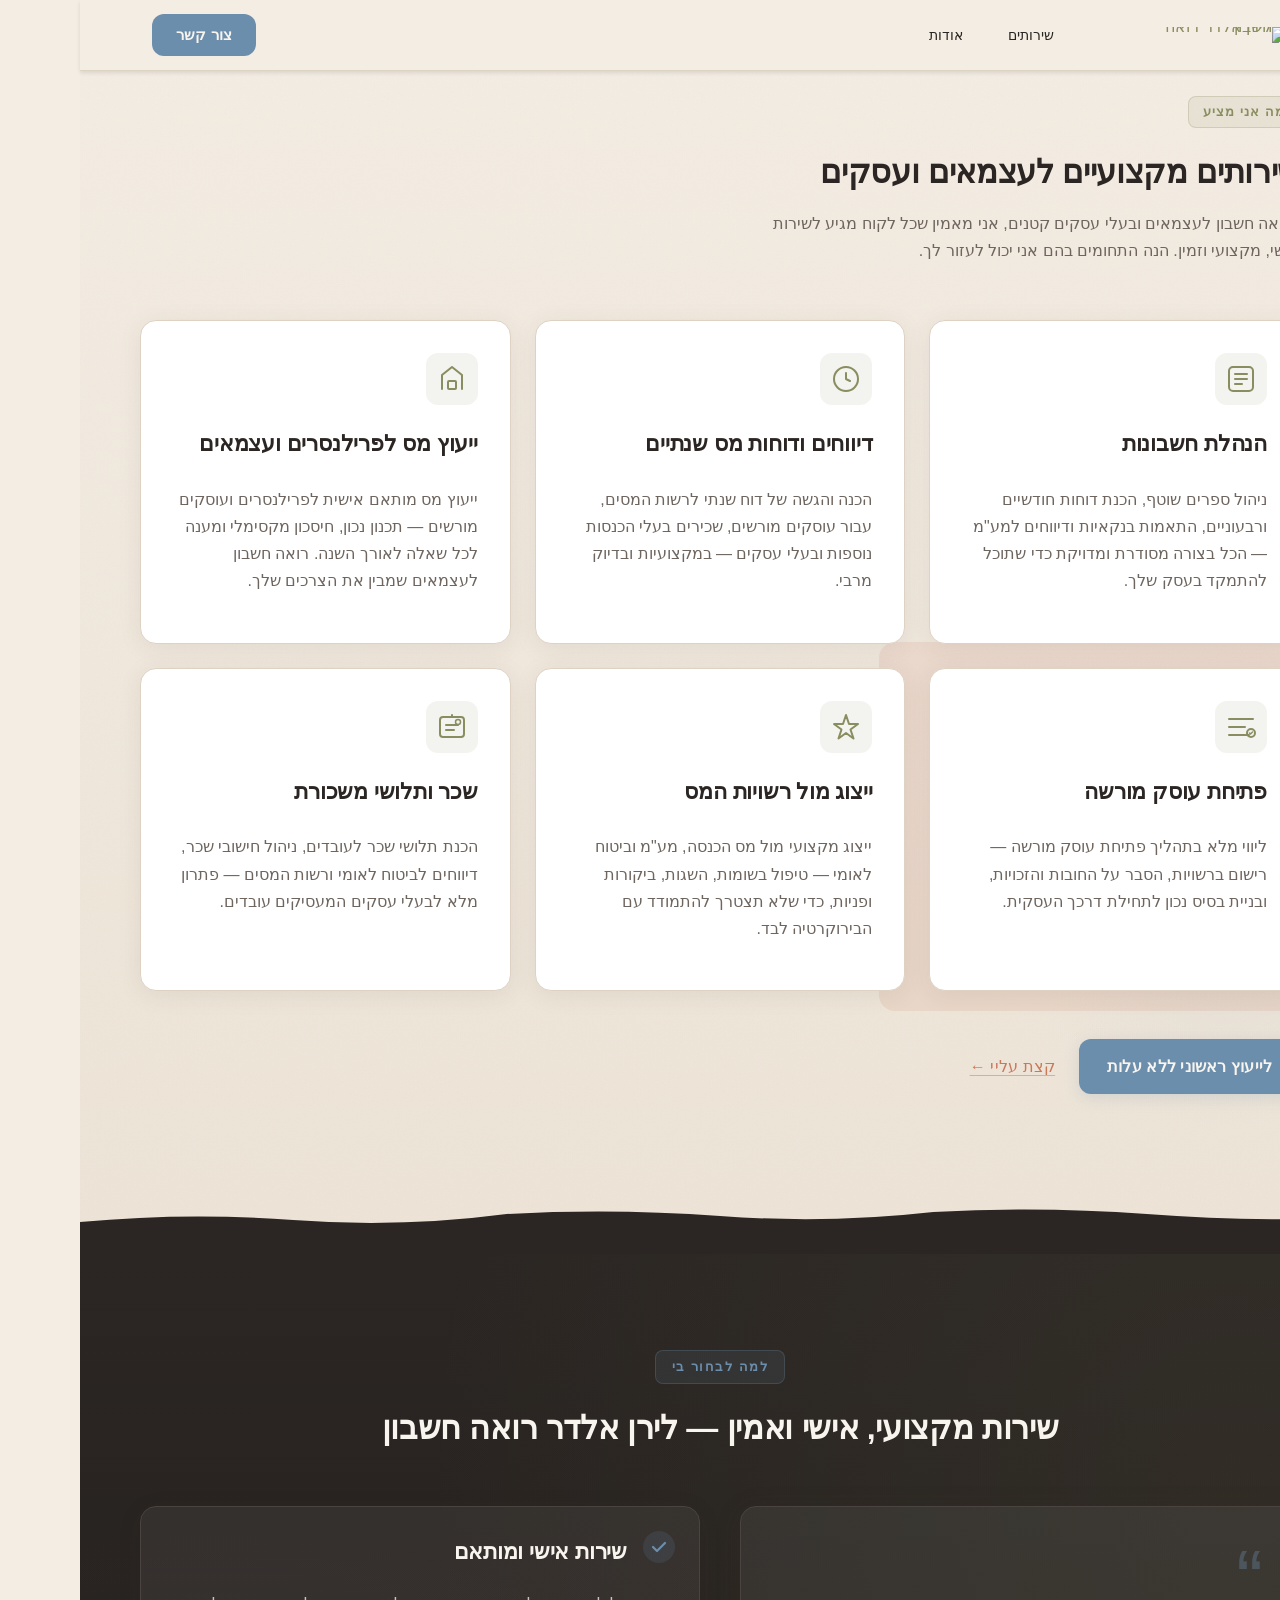
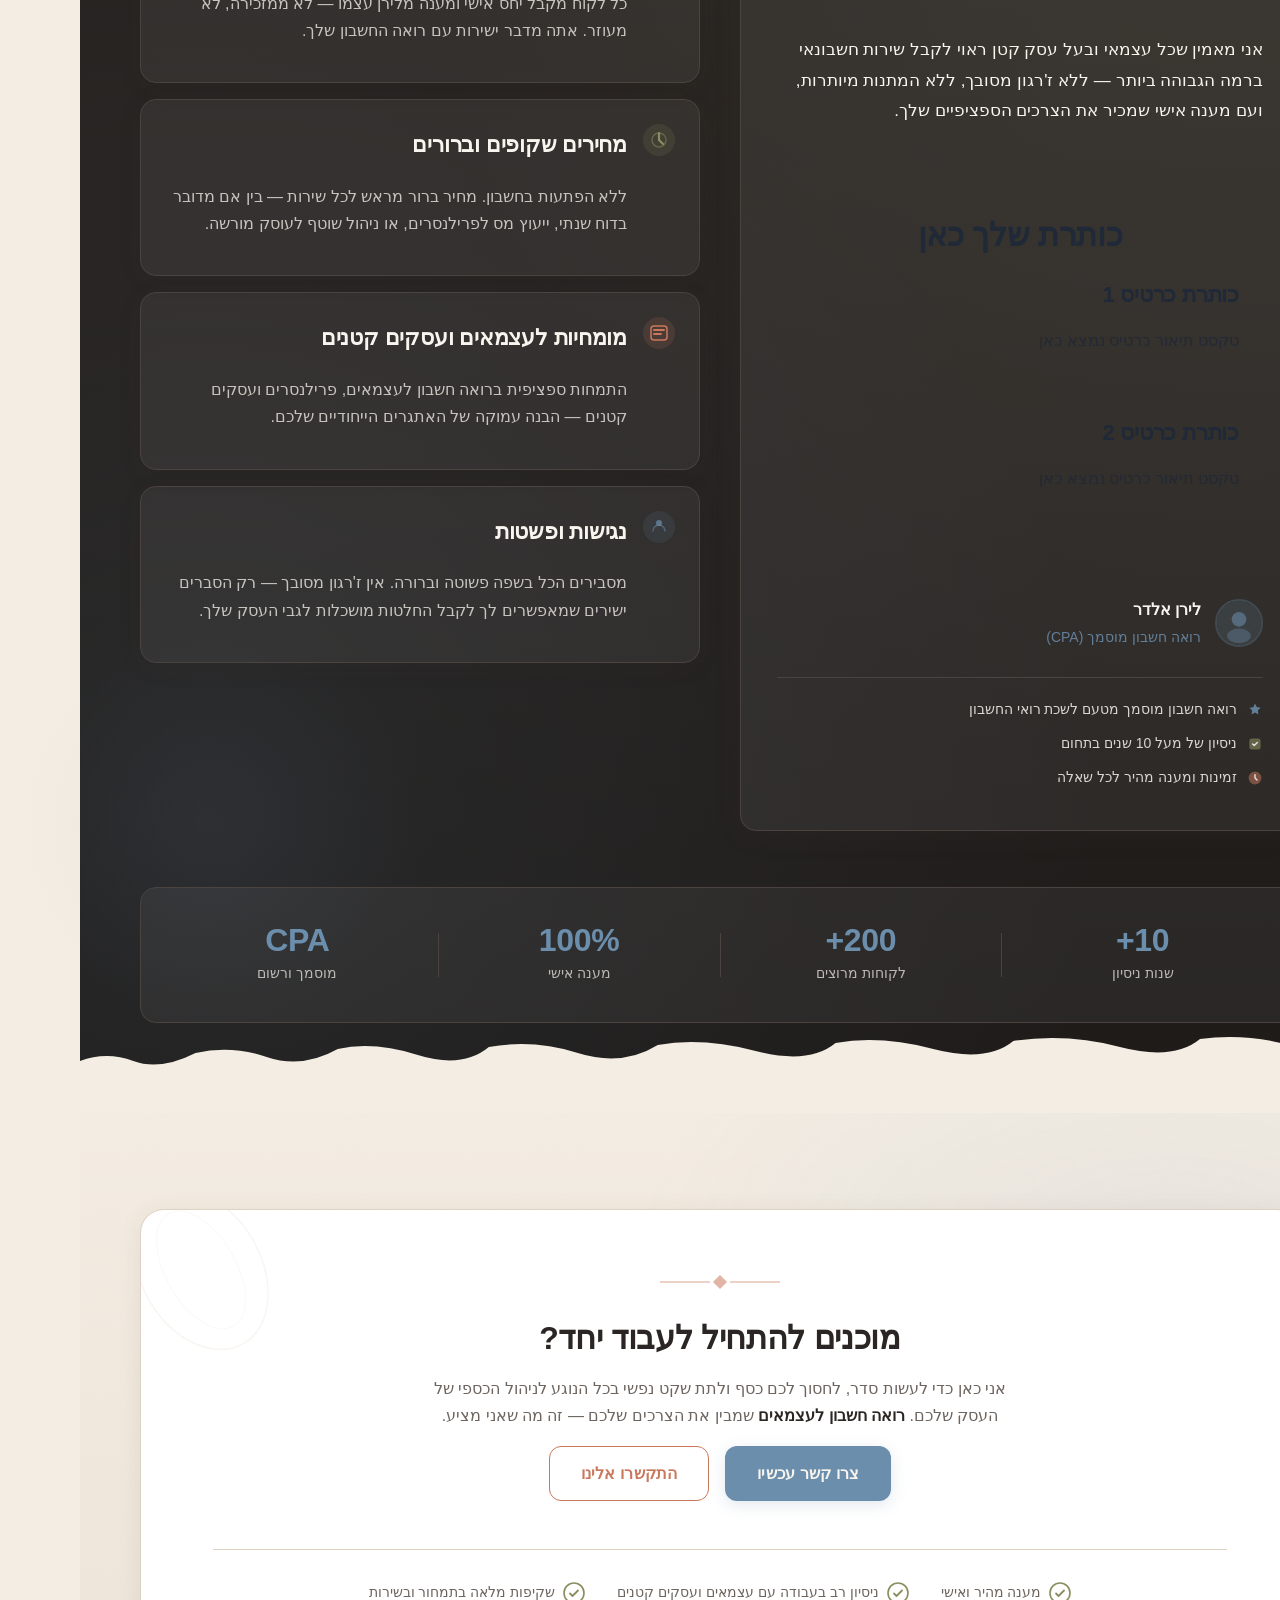
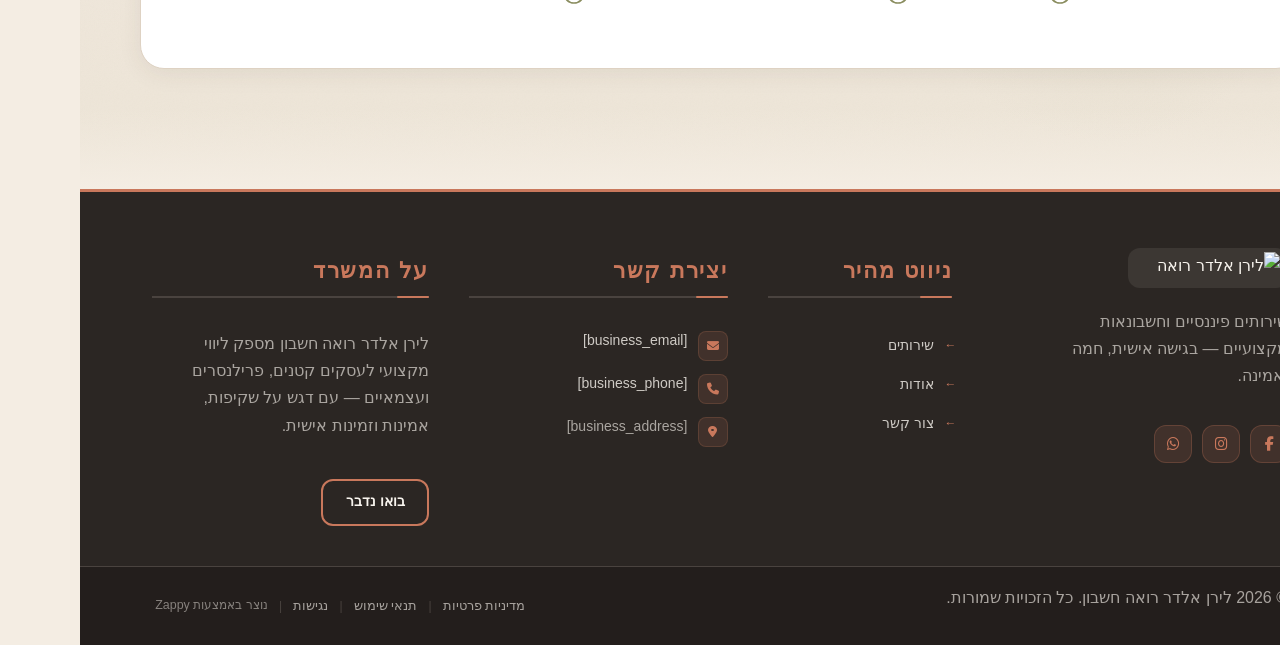
==== commit 34dd65db: "Background sync: Progressive GitHub Sync" ====
--- a/index.html
+++ b/index.html
@@ -768,59 +768,7 @@
 </script>
   
   <main>
-    <section class="index-hero-section" data-layout-spec="בית-hero" dir="rtl" data-hero-type="fullscreen-scrim">
-  <!-- Background Image -->
-  <div class="index-hero-bg">
-    <img data-hero-bg="true" data-placeholder="index-hero-image-1" data-context="Warm, naturally lit accountant workspace with a wooden desk, open notebooks, a calculator, reading glasses, a cup of coffee, and soft daylight streaming through a window. Tactile paper textures, warm cream and sand tones. Human and grounded, not corporate. Shallow depth of field, professional yet approachable atmosphere. Horizontal panoramic composition for full-bleed hero background." width="1400" height="800" src="/assets/site-index-hero-image-1.webp" alt="סביבת עבודה חמה ומוארת של רואה חשבון" class="index-hero-bg-img">
-  </div>
-
-  <!-- Scrim overlay -->
-  <div class="index-hero-scrim" aria-hidden="true"></div>
-
-  <!-- Decorative leaf motif -->
-  <svg class="index-hero-leaf-motif" aria-hidden="true" data-no-icon-edit="true" viewBox="0 0 200 300" fill="none" xmlns="http://www.w3.org/2000/svg">
-    <path d="M100 10 C140 40, 180 100, 160 180 C140 260, 60 280, 40 200 C20 120, 60 40, 100 10Z" stroke="#B8956A" stroke-width="1.5" fill="none" opacity="0.18"></path>
-    <path d="M100 10 C100 10, 100 280, 100 280" stroke="#B8956A" stroke-width="1" fill="none" opacity="0.12"></path>
-    <path d="M100 80 C120 70, 155 90, 155 120" stroke="#B8956A" stroke-width="0.8" fill="none" opacity="0.10"></path>
-    <path d="M100 130 C120 120, 155 140, 150 165" stroke="#B8956A" stroke-width="0.8" fill="none" opacity="0.10"></path>
-    <path d="M100 80 C80 70, 50 90, 48 120" stroke="#B8956A" stroke-width="0.8" fill="none" opacity="0.10"></path>
-  </svg>
-
-  <!-- Content Card -->
-  <div class="index-hero-container">
-    <div class="index-hero-card">
-      <span class="index-hero-label">רואה חשבון מוסמך</span>
-      <h1 class="index-hero-h1">ליווי מקצועי, חם ואישי לעסק שלך</h1>
-      <h3 class="index-hero-subtitle">לירן אלדר – רואה חשבון לעצמאים, פרילנסרים ובעלי עסקים קטנים. מספק שירותי הנהלת חשבונות, ייעוץ מס ודיווחים שוטפים בצורה ברורה ומותאמת אישית.</h3>
-      <div class="index-hero-ctas">
-        <a href="/contact" class="index-hero-btn-primary">צרו קשר עכשיו</a>
-        <a href="/#services" class="index-hero-btn-secondary">השירותים שלנו</a>
-      </div>
-      <div class="index-hero-trust">
-        <div class="index-hero-trust-item">
-          <svg data-element-type="icon" data-icon-type="svg" width="18" height="18" viewBox="0 0 24 24" fill="none" stroke="currentColor" stroke-width="2" stroke-linecap="round" stroke-linejoin="round" aria-hidden="true"><path d="M22 11.08V12a10 10 0 1 1-5.93-9.14"></path><polyline points="22 4 12 14.01 9 11.01"></polyline></svg>
-          <span>ניסיון של מעל 15 שנה</span>
-        </div>
-        <div class="index-hero-trust-item">
-          <svg data-element-type="icon" data-icon-type="svg" width="18" height="18" viewBox="0 0 24 24" fill="none" stroke="currentColor" stroke-width="2" stroke-linecap="round" stroke-linejoin="round" aria-hidden="true"><path d="M22 11.08V12a10 10 0 1 1-5.93-9.14"></path><polyline points="22 4 12 14.01 9 11.01"></polyline></svg>
-          <span>מאות לקוחות מרוצים</span>
-        </div>
-        <div class="index-hero-trust-item">
-          <svg data-element-type="icon" data-icon-type="svg" width="18" height="18" viewBox="0 0 24 24" fill="none" stroke="currentColor" stroke-width="2" stroke-linecap="round" stroke-linejoin="round" aria-hidden="true"><path d="M22 11.08V12a10 10 0 1 1-5.93-9.14"></path><polyline points="22 4 12 14.01 9 11.01"></polyline></svg>
-          <span>מענה מהיר ואישי</span>
-        </div>
-      </div>
-    </div>
-  </div>
-
-  <!-- Bottom Divider -->
-  <div class="index-hero-divider-wrapper" aria-hidden="true">
-    <svg data-no-icon-edit="true" aria-hidden="true" viewBox="0 0 1440 90" preserveAspectRatio="none" xmlns="http://www.w3.org/2000/svg">
-      <path d="M0,90 L0,52 Q60,44 120,50 T240,46 Q300,50 360,42 T480,48 Q540,44 600,50 T720,44 Q780,50 840,46 T960,50 Q1020,44 1080,50 T1200,46 Q1300,50 1380,44 L1440,48 L1440,90 Z" fill="var(--bg-light)"></path>
-      <path d="M0,90 L0,62 Q80,56 160,62 T320,58 Q400,62 480,56 T640,62 Q720,58 800,64 T960,60 Q1040,64 1120,60 T1300,64 L1440,60 L1440,90 Z" fill="var(--bg-light)" opacity="0.6"></path>
-    </svg>
-  </div>
-</section>
+    
 
 <section class="index-services-section" data-layout-spec="בית-services" dir="rtl">
   <!-- Decorative background blob -->
@@ -964,7 +912,26 @@
         <blockquote class="its-quote-text">
           אני מאמין שכל עצמאי ובעל עסק קטן ראוי לקבל שירות חשבונאי ברמה הגבוהה ביותר — ללא ז'רגון מסובך, ללא המתנות מיותרות, ועם מענה אישי שמכיר את הצרכים הספציפיים שלך.
         </blockquote>
-        <footer class="its-quote-footer">
+        
+
+<section id="layout-1777643847794" class="layout-section" data-zappy-component="true" style="width: 100%; padding: 60px 0; direction: rtl;" data-component-id="basic-two-columns">
+  <div class="container" style="max-width: 1200px; margin: 0 auto; padding: 0 1.5rem;">
+    <h2 style="font-size: 32px; font-weight: 700; color: #1F2937; margin-bottom: 40px; text-align: center; font-family: system-ui, -apple-system, sans-serif;">כותרת שלך כאן</h2>
+    <div class="two-column-grid" style="--zappy-grid-cols: repeat(auto-fit, minmax(300px, 1fr)); display: grid; grid-template-columns: repeat(auto-fit, minmax(300px, 1fr)); gap: 40px;" data-zappy-explicit-columns="true">
+      <div>
+        <h3 style="font-size: 24px; font-weight: 600; color: #1F2937; margin-bottom: 15px; font-family: system-ui, -apple-system, sans-serif;">כותרת כרטיס 1</h3>
+        <p style="font-size: 16px; line-height: 1.6; color: #1F2937; opacity: 0.8; font-family: system-ui, -apple-system, sans-serif;">טקסט תיאור כרטיס נמצא כאן</p>
+      </div>
+      <div>
+        <h3 style="font-size: 24px; font-weight: 600; color: #1F2937; margin-bottom: 15px; font-family: system-ui, -apple-system, sans-serif;">כותרת כרטיס 2</h3>
+        <p style="font-size: 16px; line-height: 1.6; color: #1F2937; opacity: 0.8; font-family: system-ui, -apple-system, sans-serif;">טקסט תיאור כרטיס נמצא כאן</p>
+      </div>
+    </div>
+  </div>
+  
+</section>
+
+<footer class="its-quote-footer">
           <div class="its-quote-avatar">
             <svg data-element-type="icon" data-icon-type="svg" xmlns="http://www.w3.org/2000/svg" viewBox="0 0 48 48" width="48" height="48" fill="none" aria-hidden="true">
               <circle cx="24" cy="24" r="24" fill="rgba(108,142,173,0.18)"></circle>
